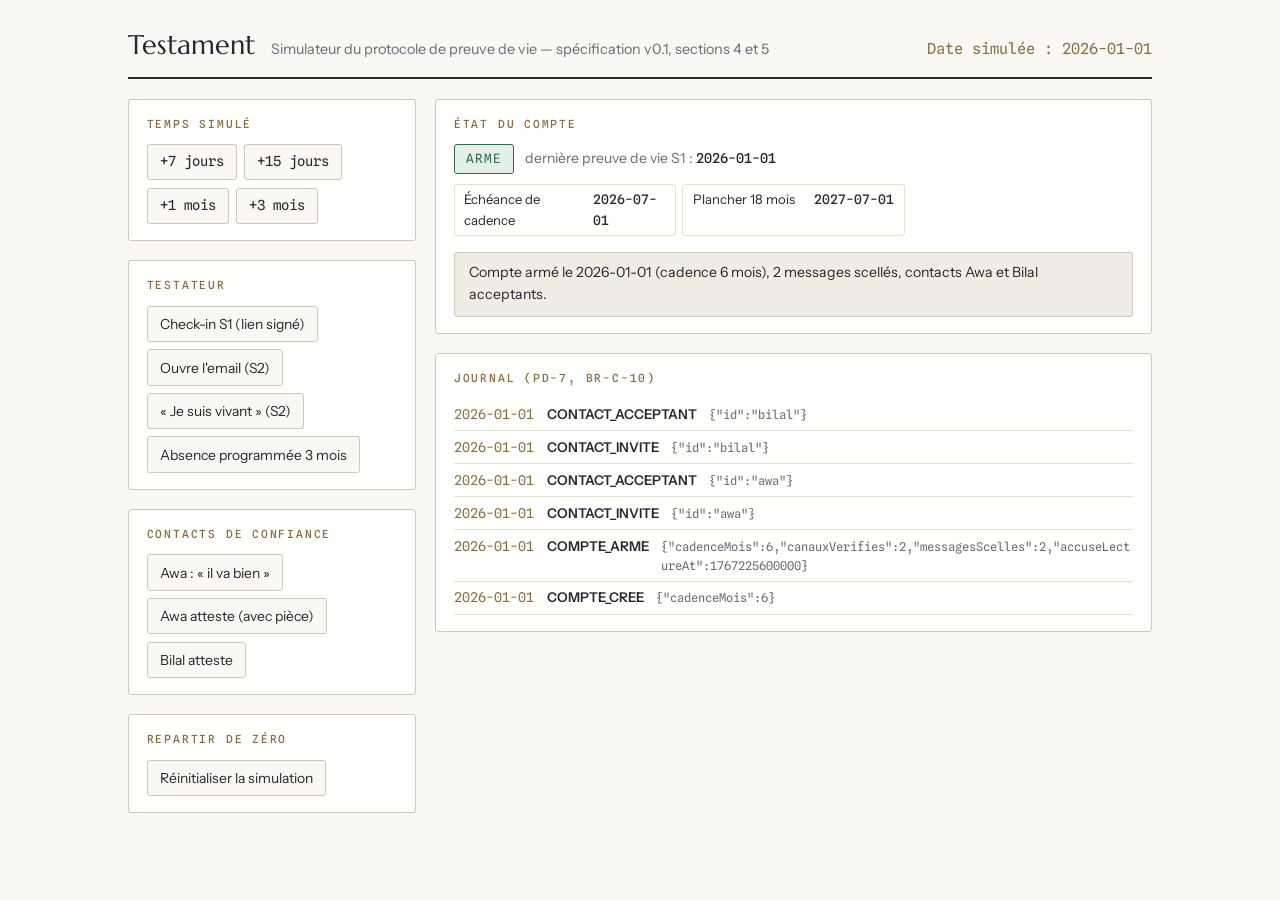
==== demo/index.html @ f64c66ae "Publication du site de démonstration" ====
<!doctype html>
<html lang="fr">
<head>
<meta charset="utf-8">
<meta name="viewport" content="width=device-width, initial-scale=1">
<title>Testament · Simulateur du protocole (autonome)</title>
<link rel="stylesheet" href="https://fonts.googleapis.com/css2?family=Marcellus&family=Instrument+Sans:wght@400;500;600&family=Spline+Sans+Mono:wght@400;500&display=swap">
<style>
  :root {
    --paper: #FAF8F4;
    --surface: #FFFFFE;
    --ink: #24272E;
    --muted: #676B74;
    --accent: #7E3140;
    --laiton: #8A6D3F;
    --line: #E5E0D6;
    --line-strong: #CFC8BA;
    --ok: #2E6B4F;
    --warn: #8A5B1E;
    --crit: #8C2F2F;
    --code-bg: #F1EDE4;
  }
  * { box-sizing: border-box; }
  body {
    margin: 0; background: var(--paper); color: var(--ink);
    font-family: "Instrument Sans", "Segoe UI", system-ui, sans-serif;
    font-size: 15px; line-height: 1.55; padding: 1.5rem 1.25rem 4rem;
  }
  .wrap { max-width: 64rem; margin: 0 auto; }
  header { display: flex; align-items: baseline; gap: 1rem; flex-wrap: wrap; border-bottom: 2px solid var(--ink); padding-bottom: .7rem; margin-bottom: 1.2rem; }
  h1 { font-family: "Marcellus", Georgia, serif; font-weight: 400; font-size: 1.7rem; margin: 0; }
  .sous { color: var(--muted); font-size: .9rem; }
  .date { margin-left: auto; font-family: "Spline Sans Mono", monospace; font-size: .95rem; color: var(--laiton); }

  .grille { display: grid; grid-template-columns: 18rem 1fr; gap: 1.2rem; align-items: start; }
  @media (max-width: 780px) { .grille { grid-template-columns: 1fr; } }

  .carte { background: var(--surface); border: 1px solid var(--line-strong); border-radius: 3px; padding: 1rem 1.1rem; }
  .carte h2 { font-family: "Spline Sans Mono", monospace; font-size: .7rem; letter-spacing: .16em; text-transform: uppercase; color: var(--laiton); margin: 0 0 .7rem; font-weight: 500; }
  .carte + .carte { margin-top: 1.2rem; }

  .btns { display: flex; flex-wrap: wrap; gap: .45rem; }
  button {
    font: inherit; font-size: .87rem; cursor: pointer;
    background: var(--paper); color: var(--ink);
    border: 1px solid var(--line-strong); border-radius: 3px; padding: .4rem .75rem;
  }
  button:hover { border-color: var(--accent); color: var(--accent); }
  button.temps { font-family: "Spline Sans Mono", monospace; }

  .etat-ligne { display: flex; align-items: center; gap: .7rem; margin-bottom: .6rem; flex-wrap: wrap; }
  .chip {
    font-family: "Spline Sans Mono", monospace; font-size: .8rem; letter-spacing: .08em;
    padding: .25rem .7rem; border-radius: 3px; border: 1px solid var(--line-strong); background: var(--code-bg);
  }
  .chip[data-etat="ARME"] { color: var(--ok); border-color: var(--ok); background: #E3EFE8; }
  .chip[data-etat="SOLLICITATION"], .chip[data-etat="ENQUETE"], .chip[data-etat="VEILLE_LONGUE"] { color: var(--warn); border-color: var(--warn); background: #F5EBDB; }
  .chip[data-etat="PRESUME_DECEDE"], .chip[data-etat="EN_EXECUTION"], .chip[data-etat="EXECUTE"], .chip[data-etat="EN_LIQUIDATION"], .chip[data-etat="SUPPRIME"] { color: var(--crit); border-color: var(--crit); background: #F5E3E1; }
  .chip[data-etat="EN_PAUSE"], .chip[data-etat="NOUVEAU"], .chip[data-etat="DESARME"] { color: #33586E; border-color: #33586E; background: #E2EBF1; }
  .kv { color: var(--muted); font-size: .88rem; }
  .kv b { color: var(--ink); font-weight: 500; font-family: "Spline Sans Mono", monospace; font-size: .85rem; }

  #echeances { display: grid; grid-template-columns: repeat(auto-fill, minmax(12rem, 1fr)); gap: .4rem; margin-top: .6rem; }
  .ech { display: flex; justify-content: space-between; gap: .6rem; border: 1px solid var(--line); border-radius: 3px; padding: .3rem .6rem; font-size: .82rem; }
  .ech b { font-family: "Spline Sans Mono", monospace; font-weight: 500; }
  .ech.passee { opacity: .45; text-decoration: line-through; }

  .pli { border: 1px solid var(--line); border-radius: 3px; padding: .55rem .75rem; margin-bottom: .5rem; }
  .pli-tete { display: flex; align-items: baseline; gap: .6rem; flex-wrap: wrap; margin-bottom: .45rem; }
  .pli-meta { color: var(--muted); font-size: .8rem; }
  .pli-etat {
    font-family: "Spline Sans Mono", monospace; font-size: .72rem; letter-spacing: .06em;
    padding: .1rem .45rem; border-radius: 2px; border: 1px solid var(--line-strong); background: var(--code-bg);
  }
  .pli-etat[data-etat="LU"] { color: var(--ok); border-color: var(--ok); background: #E3EFE8; }
  .pli-etat[data-etat="NOTIFIE"], .pli-etat[data-etat="SAS_OUVERT"] { color: var(--warn); border-color: var(--warn); background: #F5EBDB; }
  .pli-etat[data-etat="REFUSE"], .pli-etat[data-etat="NON_DELIVRE"], .pli-etat[data-etat="EXPIRE"], .pli-etat[data-etat="EFFACE"] { color: var(--crit); border-color: var(--crit); background: #F5E3E1; }
  .pli .btns button { font-size: .8rem; padding: .25rem .55rem; }

  #msg { margin: 1rem 0 0; padding: .6rem .9rem; border-radius: 3px; border: 1px solid var(--line-strong); background: var(--code-bg); font-size: .88rem; min-height: 2.3rem; }
  #msg.erreur { border-color: var(--crit); color: var(--crit); background: #F5E3E1; }

  #journal { list-style: none; margin: .4rem 0 0; padding: 0; max-height: 24rem; overflow-y: auto; }
  #journal li { display: flex; gap: .8rem; align-items: baseline; padding: .35rem 0; border-bottom: 1px solid var(--line); font-size: .84rem; }
  .jat { font-family: "Spline Sans Mono", monospace; color: var(--laiton); flex: none; }
  .jtype { font-weight: 600; flex: none; }
  .jdata { color: var(--muted); font-family: "Spline Sans Mono", monospace; font-size: .75rem; overflow-wrap: anywhere; }
</style>
</head>
<body>
<div class="wrap">
  <header>
    <h1>Testament</h1>
    <span class="sous">Simulateur du protocole de preuve de vie — spécification v0.1, sections 4 et 5</span>
    <span class="date">Date simulée : <span id="date">—</span></span>
  </header>

  <div class="grille">
    <div>
      <div class="carte">
        <h2>Temps simulé</h2>
        <div class="btns">
          <button class="temps" id="btn-7j">+7 jours</button>
          <button class="temps" id="btn-15j">+15 jours</button>
          <button class="temps" id="btn-1m">+1 mois</button>
          <button class="temps" id="btn-3m">+3 mois</button>
        </div>
      </div>
      <div class="carte">
        <h2>Testateur</h2>
        <div class="btns">
          <button id="btn-s1">Check-in S1 (lien signé)</button>
          <button id="btn-s2">Ouvre l'email (S2)</button>
          <button id="btn-s2exp">« Je suis vivant » (S2)</button>
          <button id="btn-pause">Absence programmée 3 mois</button>
        </div>
      </div>
      <div class="carte">
        <h2>Contacts de confiance</h2>
        <div class="btns">
          <button id="btn-vivant">Awa : « il va bien »</button>
          <button id="btn-awa">Awa atteste (avec pièce)</button>
          <button id="btn-bilal">Bilal atteste</button>
        </div>
      </div>
      <div class="carte">
        <h2>Repartir de zéro</h2>
        <div class="btns">
          <button id="btn-reset">Réinitialiser la simulation</button>
        </div>
      </div>
    </div>

    <div>
      <div class="carte">
        <h2>État du compte</h2>
        <div class="etat-ligne">
          <span class="chip" id="etat" data-etat="ARME">ARME</span>
          <span class="kv">dernière preuve de vie S1 : <b id="activite">—</b></span>
        </div>
        <div id="echeances"></div>
        <div id="msg">Chargement…</div>
      </div>
      <div class="carte" id="carte-plis" hidden>
        <h2>Exécution — plis destinataires (module D)</h2>
        <div id="plis"></div>
      </div>
      <div class="carte">
        <h2>Journal (PD-7, BR-C-10)</h2>
        <ul id="journal"></ul>
      </div>
    </div>
  </div>
</div>
<script>
'use strict';
// ——— src/core/horloge.js ———
// Horloge injectable — aucune fonction du domaine n'appelle Date.now().
// Le temps est toujours passé en paramètre (ts en millisecondes UTC).

function ajouterJours(ts, jours) {
  return ts + jours * 86_400_000;
}

// Arithmétique calendaire réelle : 31 janv + 1 mois → 28/29 févr (jour clampé).
function ajouterMois(ts, mois) {
  const d = new Date(ts);
  const cible = new Date(Date.UTC(
    d.getUTCFullYear(), d.getUTCMonth() + mois, 1,
    d.getUTCHours(), d.getUTCMinutes(), d.getUTCSeconds(), d.getUTCMilliseconds(),
  ));
  const dernierJour = new Date(Date.UTC(cible.getUTCFullYear(), cible.getUTCMonth() + 1, 0)).getUTCDate();
  cible.setUTCDate(Math.min(d.getUTCDate(), dernierJour));
  return cible.getTime();
}

function creerHorloge(departISO = '2026-01-01T00:00:00Z') {
  let t = Date.parse(departISO);
  return {
    maintenant: () => t,
    avancerJours(jours) { t = ajouterJours(t, jours); return t; },
    avancerMois(mois) { t = ajouterMois(t, mois); return t; },
    allerA(iso) { t = Date.parse(iso); return t; },
  };
}

// ——— src/core/journal.js ———
// Journal chaîné (RG-C8) : chaque entrée porte l'empreinte de la précédente,
// toute falsification a posteriori casse la chaîne.
// La fonction de hachage est injectable ; le défaut (djb2) n'est PAS
// cryptographique — côté serveur, il sera remplacé par SHA-256.

function hachageDefaut(chaine) {
  let h = 5381;
  for (let i = 0; i < chaine.length; i++) {
    h = ((h << 5) + h + chaine.charCodeAt(i)) | 0;
  }
  return (h >>> 0).toString(16).padStart(8, '0');
}

function empreinteDe(precedent, entree, hachage) {
  return hachage(precedent + JSON.stringify([entree.seq, entree.at, entree.type, entree.donnees]));
}

function consigner(journal, { at, type, donnees = {} }, hachage = hachageDefaut) {
  const precedent = journal.length ? journal[journal.length - 1].empreinte : 'GENESE';
  const entree = { seq: journal.length, at, type, donnees, precedent };
  entree.empreinte = empreinteDe(precedent, entree, hachage);
  journal.push(entree);
  return entree;
}

function verifierJournal(journal, hachage = hachageDefaut) {
  let precedent = 'GENESE';
  for (const entree of journal) {
    if (entree.precedent !== precedent) return { valide: false, seq: entree.seq };
    if (empreinteDe(precedent, entree, hachage) !== entree.empreinte) return { valide: false, seq: entree.seq };
    precedent = entree.empreinte;
  }
  return { valide: true };
}

// ——— src/core/contacts.js ———
// Contacts de confiance — BR-A-11 à BR-A-17 de la spécification v0.1.
// Acceptation explicite, renonciation libre, 5 au maximum. Un contact n'a
// jamais accès aux contenus ni aux destinataires — le module n'expose
// d'ailleurs aucune API dans ce sens (BR-A-12).


const CONTACTS_MAX = 5; // BR-A-15

function noterCompte(compte, at, type, donnees) {
  consigner(compte.journal, { at, type, donnees }, compte._hachage);
}

function contactsAcceptants(compte) {
  return compte.contacts.filter((c) => c.statut === 'ACCEPTANT');
}

function inviterContact(compte, { id, nom, email, at }) {
  const comptabilises = compte.contacts.filter((c) => c.statut !== 'RENONCE');
  if (comptabilises.length >= CONTACTS_MAX) throw new Error('5 contacts de confiance maximum (BR-A-15)');
  if (compte.contacts.some((c) => c.id === id && c.statut !== 'RENONCE')) throw new Error('contact déjà invité');
  compte.contacts.push({ id, nom, email, statut: 'EN_ATTENTE', inviteLe: at });
  noterCompte(compte, at, 'CONTACT_INVITE', { id });
}

// BR-A-11 : tant qu'il n'a pas accepté, il n'est pas comptabilisé dans le quorum.
function accepterInvitation(compte, { id, at }) {
  const contact = compte.contacts.find((c) => c.id === id && c.statut === 'EN_ATTENTE');
  if (!contact) throw new Error('invitation introuvable');
  contact.statut = 'ACCEPTANT';
  contact.accepteLe = at;
  noterCompte(compte, at, 'CONTACT_ACCEPTANT', { id });
}

function refuserInvitation(compte, { id, at }) {
  const index = compte.contacts.findIndex((c) => c.id === id && c.statut === 'EN_ATTENTE');
  if (index === -1) throw new Error('invitation introuvable');
  compte.contacts.splice(index, 1); // purge immédiate des données du tiers
  noterCompte(compte, at, 'CONTACT_REFUS_PURGE', { id });
}

// BR-A-13 : renonciation à tout moment, sans justification, testateur informé.
function renoncerContact(compte, { id, at }) {
  const contact = compte.contacts.find((c) => c.id === id && c.statut === 'ACCEPTANT');
  if (!contact) throw new Error('contact acceptant introuvable');
  contact.statut = 'RENONCE';
  contact.renonceLe = at;
  noterCompte(compte, at, 'CONTACT_RENONCE', { id, testateurNotifie: true });
}

// ——— src/core/compte.js ———
// Machine à états du compte — implémente le protocole de preuve de vie de la
// spécification v0.1 (docs/specifications-v0.1.md), sections 4.2 à 4.4.
// Les codes BR-* cités renvoient aux règles métier du document de référence.
// Tout le temps est injecté (paramètre `at`) ; toute transition est journalisée.


const ETATS = Object.freeze({
  NOUVEAU: 'NOUVEAU',
  ARME: 'ARME',
  EN_PAUSE: 'EN_PAUSE',
  SOLLICITATION: 'SOLLICITATION',
  ENQUETE: 'ENQUETE',
  VEILLE_LONGUE: 'VEILLE_LONGUE',
  PRESUME_DECEDE: 'PRESUME_DECEDE',
  EN_EXECUTION: 'EN_EXECUTION',
  EXECUTE: 'EXECUTE',
  EN_LIQUIDATION: 'EN_LIQUIDATION',
  DESARME: 'DESARME',
  SUPPRIME: 'SUPPRIME',
});

const CADENCES_MOIS = [1, 3, 6, 12];          // 4.2 — cadence de check-in
const OFFSETS_SOLLICITATIONS = [0, 14, 28, 42, 56];  // Phase 1 : J+0 … J+56
const ENQUETE_JOUR = 56;                             // Phase 2
const DECISION_JOUR = 86;                            // Phase 3
const S2_DECALAGE_JOURS = 30;                        // BR-C-04
const VIVANT_SUSPENSION_JOURS = 60;                  // Phase 2, réponse « il va bien »
const GRACE_JOURS = 90;                              // BR-C-06 — non réductible
const PLANCHER_INACTIVITE_MOIS = 18;                 // BR-C-05
const VEILLE_REENQUETE_MOIS = 6;                     // Phase 3, retour en veille
const VEILLE_ENQUETE_JOURS = 30;
const VERIF_RENFORCEE_JOURS = 30;                    // chemin accéléré
const VERIF_RENFORCEE_PAS_JOURS = 5;
const LIQUIDATION_JOURS = 90;                        // BR-E-01
const PAUSE_MAX_MOIS = 12;                           // BR-C-07
const PAUSE_RENOUVELLEMENTS_MAX = 1;
const ATTESTATION_INTERVALLE_MOIS = 12;              // BR-C-14
const CANAUX = ['email', 'email2', 'push', 'sms'];

const SIGNAUX_S1 = new Set(['CONNEXION', 'LIEN_SIGNE', 'ACTION_APP']); // S1 — preuve forte
const ETATS_IRREVERSIBLES = [ETATS.EN_EXECUTION, ETATS.EXECUTE, ETATS.EN_LIQUIDATION, ETATS.SUPPRIME];
const ETATS_PROTOCOLE = [ETATS.ARME, ETATS.SOLLICITATION, ETATS.ENQUETE, ETATS.VEILLE_LONGUE, ETATS.PRESUME_DECEDE];

function creerCompte({ id, at, cadenceMois = 6, hachage } = {}) {
  if (!CADENCES_MOIS.includes(cadenceMois)) {
    throw new Error(`cadence de check-in parmi ${CADENCES_MOIS.join('/')} mois (4.2)`);
  }
  const compte = {
    id,
    creeLe: at,
    etat: ETATS.NOUVEAU,
    regles: { cadenceMois },
    armement: null,        // { at, canauxVerifies, messagesScelles }
    derniereS1: null,
    vivantSuccessifs: 0,   // réponses « il va bien » sans S1 entre elles
    cycle: null,           // { debut, decalage, s2Utilise, relances, enqueteOuverte }
    veille: null,          // { ouverteLe, prochaineEnquete, enquete: {decisionAt}|null }
    verifRenforcee: null,  // { debut, fin, relancesEmises, signal }
    presomption: null,     // { at, voie, graceFinAt, notifsEmises }
    pause: null,           // { jusquau, renouvellements }
    liquidation: null,     // { finAt }
    attestations: [],      // { contactId, piece, at, invalideeAt }
    contacts: [],
    journal: [],
    _hachage: hachage,
  };
  noterCompte(compte, at, 'COMPTE_CREE', { cadenceMois });
  return compte;
}

function noterCompte(compte, at, type, donnees = {}) {
  consigner(compte.journal, { at, type, donnees }, compte._hachage);
}

// ————————————————————————————————————————————————— armement (BR-C-01/02)

function armer(compte, { at, auth = {}, canauxVerifies = 0, messagesScelles = 0, accuseLecture = false }) {
  if (compte.etat !== ETATS.NOUVEAU && compte.etat !== ETATS.DESARME) {
    throw new Error('armement possible depuis un compte nouveau ou désarmé');
  }
  if (auth.deuxFacteurs !== true) throw new Error('armement : 2FA active requise (BR-C-01, BR-A-02)');
  if (canauxVerifies < 2) throw new Error('armement : deux canaux vérifiés distincts requis (BR-A-03)');
  if (messagesScelles < 1) throw new Error('armement : au moins un message scellé requis (BR-C-01)');
  if (accuseLecture !== true) throw new Error('armement : accusé de lecture du protocole requis (BR-C-02)');
  compte.etat = ETATS.ARME;
  compte.armement = { at, canauxVerifies, messagesScelles };
  compte.derniereS1 = at;
  noterCompte(compte, at, 'COMPTE_ARME', { cadenceMois: compte.regles.cadenceMois, canauxVerifies, messagesScelles, accuseLectureAt: at });
}

function desarmer(compte, { at, auth = {} }) {
  if (compte.etat !== ETATS.ARME) throw new Error('désarmement possible depuis un compte armé serein');
  if (auth.deuxFacteurs !== true) throw new Error('désarmement : 2FA requise (BR-A-06)');
  compte.etat = ETATS.DESARME;
  noterCompte(compte, at, 'COMPTE_DESARME', {});
}

// Raccourcir la cadence est immédiat ; l'allonger exige une 2FA (4.2).
function changerCadence(compte, { cadenceMois, at, auth = {} }) {
  if (!CADENCES_MOIS.includes(cadenceMois)) {
    throw new Error(`cadence de check-in parmi ${CADENCES_MOIS.join('/')} mois (4.2)`);
  }
  if (cadenceMois > compte.regles.cadenceMois && auth.deuxFacteurs !== true) {
    throw new Error('allonger la cadence exige une confirmation 2FA (4.2)');
  }
  const avant = compte.regles.cadenceMois;
  compte.regles.cadenceMois = cadenceMois;
  noterCompte(compte, at, 'CADENCE_MODIFIEE', { avant, apres: cadenceMois });
}

// ————————————————————————————————————————————————— signaux (4.2, BR-C-03/04)

// S1 — preuve de vie forte : réinitialise tout, sans exception (PD-3, BR-C-03).
function signalS1(compte, { type = 'CONNEXION', at }) {
  if (!SIGNAUX_S1.has(type)) throw new Error(`signal S1 parmi : ${[...SIGNAUX_S1].join(', ')}`);
  if (ETATS_IRREVERSIBLES.includes(compte.etat)) {
    throw new Error("l'exécution est irréversible : aucun signal ne l'arrête (BR-D-01)");
  }
  const annulePresomption = compte.etat === ETATS.PRESUME_DECEDE;
  if (compte.pause) {
    compte.pause = null;
    noterCompte(compte, at, 'PAUSE_INTERROMPUE', {});
  }
  if (annulePresomption) {
    noterCompte(compte, at, 'PRESOMPTION_ANNULEE', { par: 'S1' });
    communiquerAttestants(compte, at); // BR-A-17
  }
  invaliderAttestations(compte, at);
  compte.vivantSuccessifs = 0;
  compte.cycle = null;
  compte.veille = null;
  compte.verifRenforcee = null;
  compte.presomption = null;
  if (ETATS_PROTOCOLE.includes(compte.etat) || compte.etat === ETATS.EN_PAUSE) {
    compte.etat = ETATS.ARME;
  }
  compte.derniereS1 = at;
  noterCompte(compte, at, 'SIGNE_DE_VIE_S1', { type });
  return { compteurReinitialise: true, presomptionAnnulee: annulePresomption };
}

// S2 — signal faible : ne réinitialise jamais le compteur (BR-C-04).
function signalS2(compte, { type = 'OUVERTURE_EMAIL', at, explicite = false }) {
  if (ETATS_IRREVERSIBLES.includes(compte.etat)) {
    throw new Error("l'exécution est irréversible : aucun signal ne l'arrête (BR-D-01)");
  }
  if (compte.etat === ETATS.PRESUME_DECEDE) {
    if (!explicite) {
      noterCompte(compte, at, 'S2_RECU', { type, effet: 'AUCUN' });
      return { effet: 'AUCUN' };
    }
    // Phase 4 : un S2 explicite (« je suis vivant ») annule la présomption,
    // mais ne réinitialise pas le compteur : un check-in S1 est redemandé.
    noterCompte(compte, at, 'PRESOMPTION_ANNULEE', { par: 'S2_EXPLICITE' });
    communiquerAttestants(compte, at); // BR-A-17
    invaliderAttestations(compte, at);
    compte.presomption = null;
    ouvrirSollicitation(compte, at, at, 'APRES_ANNULATION_S2');
    return { effet: 'PRESOMPTION_ANNULEE' };
  }
  if (compte.verifRenforcee) {
    compte.verifRenforcee.signal = true; // brise le « silence total » du chemin accéléré
    noterCompte(compte, at, 'S2_RECU', { type, effet: 'VERIFICATION_INTERROMPUE' });
    return { effet: 'VERIFICATION_INTERROMPUE' };
  }
  if (compte.cycle && !compte.cycle.s2Utilise) {
    compte.cycle.s2Utilise = true;
    compte.cycle.decalage += S2_DECALAGE_JOURS;
    noterCompte(compte, at, 'S2_DECALAGE', { type, jours: S2_DECALAGE_JOURS });
    return { effet: 'DECALAGE_30_JOURS' };
  }
  noterCompte(compte, at, 'S2_RECU', { type, effet: 'AUCUN' });
  return { effet: 'AUCUN' };
}

function invaliderAttestations(compte, at) {
  for (const a of compte.attestations) {
    if (!a.invalideeAt) a.invalideeAt = at;
  }
}

// BR-A-17 : en cas de réactivation, les attestants sont nommés au testateur.
function communiquerAttestants(compte, at) {
  const attestants = compte.attestations.filter((a) => !a.invalideeAt).map((a) => a.contactId);
  if (attestants.length) noterCompte(compte, at, 'ATTESTANTS_COMMUNIQUES', { contacts: attestants });
}

// ————————————————————————————————————————————————— S3 : attestations (BR-C-08/09/14)

function attesterDeces(compte, { contactId, piece = null, at }) {
  const contact = contactsAcceptants(compte).find((c) => c.id === contactId);
  if (!contact) throw new Error('seul un contact de confiance acceptant peut attester (BR-A-11)');
  if (ETATS_IRREVERSIBLES.includes(compte.etat)) throw new Error('compte déjà en exécution');
  if (compte.etat === ETATS.NOUVEAU || compte.etat === ETATS.DESARME) {
    throw new Error('compte non armé : le protocole ne court pas (BR-C-01)');
  }
  const derniere = compte.attestations.filter((a) => a.contactId === contactId).at(-1);
  if (derniere && at < ajouterMois(derniere.at, ATTESTATION_INTERVALLE_MOIS)) {
    throw new Error('une attestation par contact et par période de 12 mois (BR-C-14)');
  }
  compte.attestations.push({ contactId, piece, at, invalideeAt: null });
  noterCompte(compte, at, 'ATTESTATION_RECUE', { contactId, piece: Boolean(piece) });

  // Chemin accéléré (4.2) : attestation proactive hors enquête.
  if (compte.etat === ETATS.ARME || compte.etat === ETATS.SOLLICITATION || compte.etat === ETATS.EN_PAUSE) {
    if (quorumAtteint(compte)) {
      compte.pause = null;
      compte.cycle = null;
      compte.verifRenforcee = { debut: at, fin: ajouterJours(at, VERIF_RENFORCEE_JOURS), relancesEmises: 0, signal: false };
      compte.etat = ETATS.ENQUETE;
      noterCompte(compte, at, 'VERIFICATION_RENFORCEE_OUVERTE', { fin: compte.verifRenforcee.fin });
    } else if (compte.etat === ETATS.ARME) {
      // BR-C-09 : sans quorum possible, l'attestation ne fait qu'accélérer la Phase 1.
      ouvrirSollicitation(compte, at, at, 'ATTESTATION_SANS_QUORUM');
    }
  }
  // En enquête ou en veille : comptée au point de décision. En grâce : sans
  // effet, la grâce est non réductible (BR-C-06).
}

// Réponse d'un contact à l'enquête de Phase 2 (4.2).
function repondreEnquete(compte, { contactId, reponse, piece = null, at }) {
  const contact = contactsAcceptants(compte).find((c) => c.id === contactId);
  if (!contact) throw new Error('seul un contact de confiance acceptant peut répondre (BR-A-11)');
  if (reponse === 'DECEDE') {
    attesterDeces(compte, { contactId, piece, at });
    return;
  }
  const enqueteOuverte = (compte.cycle && compte.cycle.enqueteOuverte) || (compte.veille && compte.veille.enquete) || compte.verifRenforcee;
  if (!enqueteOuverte) throw new Error('aucune enquête en cours');
  if (reponse === 'NSP') {
    noterCompte(compte, at, 'REPONSE_ENQUETE', { contactId, reponse, effet: 'AUCUN' });
    return;
  }
  if (reponse !== 'VIVANT') throw new Error('réponse parmi : VIVANT, DECEDE, NSP');
  // « Il va bien » : suspension de 60 jours ; deux réponses successives sans
  // aucun signal S1 ne suspendent plus (4.2).
  if (compte.vivantSuccessifs >= 1) {
    compte.vivantSuccessifs += 1;
    noterCompte(compte, at, 'REPONSE_ENQUETE', { contactId, reponse, effet: 'AUCUN_DEUX_SUCCESSIVES' });
    return;
  }
  compte.vivantSuccessifs += 1;
  if (compte.verifRenforcee) {
    compte.verifRenforcee.signal = true;
    noterCompte(compte, at, 'REPONSE_ENQUETE', { contactId, reponse, effet: 'VERIFICATION_INTERROMPUE' });
    return;
  }
  if (compte.cycle) compte.cycle.decalage += VIVANT_SUSPENSION_JOURS;
  if (compte.veille && compte.veille.enquete) {
    compte.veille.enquete.decisionAt = ajouterJours(compte.veille.enquete.decisionAt, VIVANT_SUSPENSION_JOURS);
  }
  noterCompte(compte, at, 'REPONSE_ENQUETE', { contactId, reponse, effet: `SUSPENSION_${VIVANT_SUSPENSION_JOURS}_JOURS` });
}

// Quorum (BR-A-14, BR-C-08) : 2 attestations d'acceptants distincts, ou une
// seule avec pièce lorsqu'un seul contact est acceptant.
function quorumAtteint(compte) {
  const acceptants = contactsAcceptants(compte);
  const valides = compte.attestations.filter(
    (a) => !a.invalideeAt && acceptants.some((c) => c.id === a.contactId),
  );
  const distincts = new Set(valides.map((a) => a.contactId));
  if (distincts.size >= 2) return true;
  if (acceptants.length === 1 && valides.some((a) => a.piece)) return true;
  return false;
}

// ————————————————————————————————————————————————— pause (BR-C-07)

function demarrerPause(compte, { jusquau, at, auth = {} }) {
  if (compte.etat !== ETATS.ARME) throw new Error('absence programmée possible depuis un compte armé serein (BR-C-07)');
  if (auth.deuxFacteurs !== true) throw new Error('absence programmée : 2FA requise (BR-C-07)');
  if (jusquau <= at) throw new Error('échéance de pause dans le passé');
  if (jusquau > ajouterMois(at, PAUSE_MAX_MOIS)) throw new Error('absence programmée de 1 à 12 mois (BR-C-07)');
  compte.etat = ETATS.EN_PAUSE;
  compte.pause = { jusquau, renouvellements: 0 };
  noterCompte(compte, at, 'PAUSE_DEMARREE', { jusquau });
}

function renouvelerPause(compte, { jusquau, at, auth = {} }) {
  if (compte.etat !== ETATS.EN_PAUSE) throw new Error('aucune pause en cours');
  if (auth.deuxFacteurs !== true) throw new Error('absence programmée : 2FA requise (BR-C-07)');
  if (compte.pause.renouvellements >= PAUSE_RENOUVELLEMENTS_MAX) {
    throw new Error('absence programmée renouvelable une seule fois (BR-C-07)');
  }
  if (jusquau <= compte.pause.jusquau) throw new Error('le renouvellement doit prolonger la pause');
  if (jusquau > ajouterMois(at, PAUSE_MAX_MOIS)) throw new Error('absence programmée de 1 à 12 mois (BR-C-07)');
  compte.pause = { jusquau, renouvellements: compte.pause.renouvellements + 1 };
  noterCompte(compte, at, 'PAUSE_RENOUVELEE', { jusquau });
}

// ————————————————————————————————————————————————— incident (BR-C-13)

function decalerCompteurs(compte, { jours, at, motif = 'INCIDENT_SERVICE' }) {
  if (jours <= 0) throw new Error('décalage strictement positif');
  if (compte.derniereS1 != null) compte.derniereS1 = ajouterJours(compte.derniereS1, jours);
  if (compte.cycle) compte.cycle.debut = ajouterJours(compte.cycle.debut, jours);
  if (compte.veille) {
    compte.veille.ouverteLe = ajouterJours(compte.veille.ouverteLe, jours);
    compte.veille.prochaineEnquete = ajouterJours(compte.veille.prochaineEnquete, jours);
    if (compte.veille.enquete) compte.veille.enquete.decisionAt = ajouterJours(compte.veille.enquete.decisionAt, jours);
  }
  if (compte.verifRenforcee) compte.verifRenforcee.fin = ajouterJours(compte.verifRenforcee.fin, jours);
  if (compte.presomption) compte.presomption.graceFinAt = ajouterJours(compte.presomption.graceFinAt, jours);
  noterCompte(compte, at, 'COMPTEURS_DECALES', { jours, motif });
}

// ————————————————————————————————————————————————— moteur d'échéances

function ouvrirSollicitation(compte, debut, at, motif) {
  compte.cycle = { debut, decalage: 0, s2Utilise: false, relances: 0, enqueteOuverte: false };
  compte.veille = null;
  compte.etat = ETATS.SOLLICITATION;
  noterCompte(compte, at, 'SOLLICITATION_OUVERTE', { motif, prevueLe: debut });
}

function ouvrirPresomption(compte, quand, at, voie) {
  compte.cycle = null;
  compte.veille = null;
  compte.verifRenforcee = null;
  compte.etat = ETATS.PRESUME_DECEDE;
  compte.presomption = { at: quand, voie, graceFinAt: ajouterJours(quand, GRACE_JOURS), notifsEmises: 0 };
  noterCompte(compte, at, 'PRESOMPTION_DECES', { voie, graceFinAt: compte.presomption.graceFinAt });
}

// Applique AU PLUS UNE transition due ; retourne true si quelque chose a changé.
function etape(compte, at) {
  // Fin de pause → check-in immédiat (BR-C-07, table 4.4)
  if (compte.etat === ETATS.EN_PAUSE && at >= compte.pause.jusquau) {
    const fin = compte.pause.jusquau;
    compte.pause = null;
    noterCompte(compte, at, 'PAUSE_TERMINEE', {});
    ouvrirSollicitation(compte, fin, at, 'FIN_PAUSE');
    return true;
  }

  // Vérification renforcée (chemin accéléré, 4.2)
  if (compte.verifRenforcee) {
    const v = compte.verifRenforcee;
    const prochaine = ajouterJours(v.debut, (v.relancesEmises + 1) * VERIF_RENFORCEE_PAS_JOURS);
    if (v.relancesEmises < 5 && at >= prochaine && prochaine < v.fin) {
      v.relancesEmises += 1;
      noterCompte(compte, at, 'RELANCE_RENFORCEE', { numero: v.relancesEmises, prevueLe: prochaine, canaux: CANAUX });
      return true;
    }
    if (at >= v.fin) {
      compte.verifRenforcee = null;
      if (quorumAtteint(compte) && !v.signal) {
        ouvrirPresomption(compte, v.fin, at, 'ACCELEREE');
      } else {
        ouvrirSollicitation(compte, v.fin, at, 'SORTIE_VERIFICATION_RENFORCEE');
      }
      return true;
    }
    return false;
  }

  // Échéance de cadence → Phase 1
  if (compte.etat === ETATS.ARME && compte.derniereS1 != null) {
    const echeance = ajouterMois(compte.derniereS1, compte.regles.cadenceMois);
    if (at >= echeance) {
      ouvrirSollicitation(compte, echeance, at, 'ECHEANCE_CADENCE');
      return true;
    }
  }

  // Phase 1 (sollicitations J+0 … J+56) puis Phase 2 (enquête) puis Phase 3 (décision)
  if (compte.cycle) {
    const c = compte.cycle;
    if (c.relances < OFFSETS_SOLLICITATIONS.length) {
      const prevue = ajouterJours(c.debut, OFFSETS_SOLLICITATIONS[c.relances] + c.decalage);
      if (at >= prevue) {
        c.relances += 1;
        noterCompte(compte, at, 'SOLLICITATION_ENVOYEE', { niveau: c.relances, prevueLe: prevue, canaux: CANAUX });
        return true;
      }
    }
    const quandEnquete = ajouterJours(c.debut, ENQUETE_JOUR + c.decalage);
    if (!c.enqueteOuverte && at >= quandEnquete) {
      c.enqueteOuverte = true;
      compte.etat = ETATS.ENQUETE;
      noterCompte(compte, at, 'CONTACTS_SOLLICITES', {
        contacts: contactsAcceptants(compte).map((x) => x.id),
        prevueLe: quandEnquete,
      });
      return true;
    }
    const quandDecision = ajouterJours(c.debut, DECISION_JOUR + c.decalage);
    if (c.enqueteOuverte && at >= quandDecision) {
      compte.cycle = null;
      if (quorumAtteint(compte)) {
        ouvrirPresomption(compte, quandDecision, at, 'QUORUM');
      } else {
        compte.etat = ETATS.VEILLE_LONGUE;
        compte.veille = {
          ouverteLe: quandDecision,
          prochaineEnquete: ajouterMois(quandDecision, VEILLE_REENQUETE_MOIS),
          enquete: null,
        };
        noterCompte(compte, at, 'VEILLE_LONGUE_OUVERTE', {
          prochaineEnquete: compte.veille.prochaineEnquete,
          plancherInactivite: ajouterMois(compte.derniereS1, PLANCHER_INACTIVITE_MOIS),
        });
      }
      return true;
    }
    return false;
  }

  // Veille longue : ré-enquêtes semestrielles, plancher de 18 mois (BR-C-05)
  if (compte.veille) {
    const v = compte.veille;
    const plancher = ajouterMois(compte.derniereS1, PLANCHER_INACTIVITE_MOIS);
    if (at >= plancher) {
      // Jamais avant 18 mois sans S1 ; la grâce court depuis le plus tardif
      // du plancher et de l'ouverture de la veille.
      ouvrirPresomption(compte, Math.max(plancher, v.ouverteLe), at, 'INACTIVITE_18_MOIS');
      return true;
    }
    if (v.enquete && at >= v.enquete.decisionAt) {
      const quand = v.enquete.decisionAt;
      v.enquete = null;
      if (quorumAtteint(compte)) {
        ouvrirPresomption(compte, quand, at, 'QUORUM');
      } else {
        compte.etat = ETATS.VEILLE_LONGUE;
        v.prochaineEnquete = ajouterMois(quand, VEILLE_REENQUETE_MOIS);
        noterCompte(compte, at, 'ENQUETE_SANS_QUORUM', { prochaineEnquete: v.prochaineEnquete });
      }
      return true;
    }
    if (!v.enquete && at >= v.prochaineEnquete) {
      v.enquete = { decisionAt: ajouterJours(v.prochaineEnquete, VEILLE_ENQUETE_JOURS) };
      compte.etat = ETATS.ENQUETE;
      noterCompte(compte, at, 'CONTACTS_SOLLICITES', {
        contacts: contactsAcceptants(compte).map((x) => x.id),
        prevueLe: v.prochaineEnquete,
      });
      return true;
    }
    return false;
  }

  // Période de grâce : notifications hebdomadaires puis exécution (Phase 4/5)
  if (compte.etat === ETATS.PRESUME_DECEDE) {
    const p = compte.presomption;
    const prochaineNotif = ajouterJours(p.at, (p.notifsEmises + 1) * 7);
    if (prochaineNotif < p.graceFinAt && at >= prochaineNotif) {
      p.notifsEmises += 1;
      noterCompte(compte, at, 'RELANCE_GRACE', { numero: p.notifsEmises, prevueLe: prochaineNotif, canaux: CANAUX });
      return true;
    }
    if (at >= p.graceFinAt) {
      compte.etat = ETATS.EN_EXECUTION;
      noterCompte(compte, at, 'EXECUTION_DEMARREE', { grace: `${GRACE_JOURS} jours révolus` });
      return true;
    }
    return false;
  }

  // Liquidation → suppression (BR-E-01)
  if (compte.etat === ETATS.EN_LIQUIDATION && at >= compte.liquidation.finAt) {
    compte.etat = ETATS.SUPPRIME;
    noterCompte(compte, at, 'COMPTE_SUPPRIME', { journalMinimalConserve: true });
    return true;
  }

  return false;
}

// Évalue toutes les transitions dues à l'instant `at` (cascade en un appel).
function tick(compte, at) {
  const avant = compte.journal.length;
  let garde = 0;
  while (etape(compte, at) && garde++ < 500) { /* cascade */ }
  return compte.journal.slice(avant);
}

// Fin de la vague immédiate (module D) → liquidation (module E).
function terminerExecution(compte, { at }) {
  if (compte.etat !== ETATS.EN_EXECUTION) throw new Error('aucune exécution en cours');
  compte.etat = ETATS.EN_LIQUIDATION;
  compte.liquidation = { finAt: ajouterJours(at, LIQUIDATION_JOURS) };
  noterCompte(compte, at, 'EXECUTION_TERMINEE', {});
  noterCompte(compte, at, 'LIQUIDATION_OUVERTE', { finAt: compte.liquidation.finAt });
}

// Tableau de bord de statut (BR-C-11).
function prochainesEcheances(compte) {
  const e = {};
  if (compte.derniereS1 != null && ETATS_PROTOCOLE.includes(compte.etat)) {
    e.echeanceCadence = ajouterMois(compte.derniereS1, compte.regles.cadenceMois);
    e.plancherInactivite = ajouterMois(compte.derniereS1, PLANCHER_INACTIVITE_MOIS);
  }
  if (compte.cycle) {
    e.enquete = ajouterJours(compte.cycle.debut, ENQUETE_JOUR + compte.cycle.decalage);
    e.decision = ajouterJours(compte.cycle.debut, DECISION_JOUR + compte.cycle.decalage);
  }
  if (compte.veille) {
    e.prochaineEnquete = compte.veille.enquete ? null : compte.veille.prochaineEnquete;
    e.decisionEnquete = compte.veille.enquete ? compte.veille.enquete.decisionAt : null;
  }
  if (compte.verifRenforcee) e.finVerificationRenforcee = compte.verifRenforcee.fin;
  if (compte.presomption) e.finGrace = compte.presomption.graceFinAt;
  if (compte.pause) e.finPause = compte.pause.jusquau;
  if (compte.liquidation) e.finLiquidation = compte.liquidation.finAt;
  return e;
}

// ——— src/core/message.js ———
// Cycle de vie d'un message — module B de la spécification v0.1 (MVP : privé
// uniquement, A-2). Un scellé reste modifiable : chaque scellement produit une
// version, seule la dernière version scellée est délivrée (BR-B-05), et une
// version de moins de 24 h n'est pas exécutable (BR-B-09).


const ETATS_MESSAGE = Object.freeze({
  BROUILLON: 'BROUILLON',
  SCELLE: 'SCELLE',
});

const TEXTE_MAX = 50_000;             // BR-B-06
const IMAGES_MAX = 20;                // BR-B-06
const NOTE_MAX = 200;                 // BR-B-07
const MESSAGES_MAX_COMPTE = 200;      // BR-B-06
const OCTETS_MAX_COMPTE = 5 * 1024 ** 3; // BR-B-06 : 5 Go
const SCELLEMENT_DELAI_JOURS = 1;     // BR-B-09 : exécutable après 24 h
const DIFFERE_MAX_MOIS = 25 * 12;     // BR-B-19

function creerMessage({ id, auteurId, titre, at }) {
  if (!titre || !titre.trim()) throw new Error('titre interne obligatoire (BR-B-02)');
  return {
    id,
    auteurId,
    titre, // visible du seul testateur (BR-B-02)
    creeLe: at,
    etat: ETATS_MESSAGE.BROUILLON,
    travail: {
      texte: '',
      images: [],        // { nom, octets }
      note: '',          // BR-B-07 : affichée au sas, non chiffrée
      fortImpact: false, // BR-B-08 : déclenche le parcours renforcé (BR-D-13)
      visibilite: 'PRIVE',        // BR-B-16 : privé par défaut, sans exception
      autorisationPublique: null, // { cocheLe, confirmeLe, attribution, indexable }
      publication: { mode: 'A_EXECUTION', dateFixe: null }, // BR-B-18 — une date
                                  // fixe peut tomber du vivant du testateur (§7.4)
      destinataires: [], // BR-B-10
      secours: null,     // BR-B-13
      delivrance: { mode: 'IMMEDIATE', dateFixe: null }, // BR-B-18
    },
    versions: [], // { numero, scelleLe, executableAt, contenu figé } — BR-B-05
  };
}

function definirTexte(msg, texte) {
  if (texte.length > TEXTE_MAX) throw new Error('texte limité à 50 000 caractères (BR-B-06)');
  msg.travail.texte = texte;
}

function ajouterImage(msg, { nom, octets }) {
  if (msg.travail.images.length >= IMAGES_MAX) throw new Error('20 images par message maximum (BR-B-06)');
  msg.travail.images.push({ nom, octets });
}

function ajouterVideo() {
  throw new Error('vidéo et audio prévus en V2 (BR-B-01)');
}

// BR-B-07 : note d'introduction lisible par le service, montrée au destinataire
// AVANT qu'il n'ouvre le message. C'est le seul texte du message que le sas affiche.
function definirNote(msg, note) {
  if (note.length > NOTE_MAX) throw new Error("note d'introduction limitée à 200 caractères (BR-B-07)");
  msg.travail.note = note;
}

// BR-B-08 : marquage « à fort impact » → sas renforcé côté destinataire.
function marquerFortImpact(msg, valeur = true) {
  msg.travail.fortImpact = Boolean(valeur);
}

// ————————————————————————————————— publication publique (BR-B-16/17, BR-D-18/19)
// Consentement en deux temps, par message, jamais pré-coché, horodaté. Aucun
// réglage global ne peut rendre des messages publics en masse (BR-B-17) : ces
// fonctions ne prennent qu'un message à la fois, c'est délibéré.

const ATTRIBUTIONS = ['NOM_COMPLET', 'PRENOM', 'PSEUDONYME', 'ANONYME']; // BR-D-18

function demanderPublication(msg, at) {
  msg.travail.autorisationPublique = { cocheLe: at, confirmeLe: null, attribution: null, indexable: false };
}

function confirmerPublication(msg, { at, attribution = 'PRENOM', indexable = false }) {
  const a = msg.travail.autorisationPublique;
  if (!a || !a.cocheLe) throw new Error("cocher l'autorisation de publication avant de la confirmer (BR-B-16)");
  if (!ATTRIBUTIONS.includes(attribution)) throw new Error(`attribution parmi : ${ATTRIBUTIONS.join(', ')} (BR-D-18)`);
  a.confirmeLe = at;
  a.attribution = attribution;
  a.indexable = Boolean(indexable); // case DISTINCTE de l'autorisation (BR-D-19)
  msg.travail.visibilite = 'PUBLIC';
}

function revoquerPublication(msg) {
  msg.travail.autorisationPublique = null;
  msg.travail.visibilite = 'PRIVE';
  msg.travail.publication = { mode: 'A_EXECUTION', dateFixe: null };
}

// BR-B-18 : « à l'exécution » (défaut) ou à une date fixe — y compris une date
// antérieure au décès : le testateur peut choisir de parler au monde de son vivant.
function programmerPublication(msg, { mode, dateTs = null, at }) {
  if (msg.travail.visibilite !== 'PUBLIC') throw new Error('message privé : rien à publier (BR-B-16)');
  if (mode === 'A_EXECUTION') {
    msg.travail.publication = { mode, dateFixe: null };
    return;
  }
  if (mode !== 'DATE_FIXE') throw new Error('mode de publication : A_EXECUTION ou DATE_FIXE');
  if (dateTs == null || dateTs <= at) throw new Error('date de publication déjà passée (BR-B-18)');
  if (dateTs > ajouterMois(at, DIFFERE_MAX_MOIS)) throw new Error('publication différée limitée à 25 ans (BR-B-19)');
  msg.travail.publication = { mode, dateFixe: dateTs };
}

function ajouterDestinataire(msg, {
  prenomNom, email, tel = null, langue = 'fr', relation = null,
  mineur = false, adulteReferent = null,
}) {
  if (!email) throw new Error('email du destinataire obligatoire (BR-B-10)');
  msg.travail.destinataires.push({ prenomNom, email, tel, langue, relation, mineur, adulteReferent });
}

// BR-B-13 : destinataire de secours, par message.
function definirSecours(msg, { prenomNom, email, tel = null, langue = 'fr' }) {
  if (!email) throw new Error('email du destinataire de secours obligatoire (BR-B-13)');
  msg.travail.secours = { prenomNom, email, tel, langue };
}

// BR-B-18/19 : MVP = immédiat (défaut) ou date fixe, horizon 25 ans.
function programmerDateFixe(msg, dateTs, at) {
  if (dateTs <= at) throw new Error('date de délivrance déjà passée (BR-B-18)');
  if (dateTs > ajouterMois(at, DIFFERE_MAX_MOIS)) {
    throw new Error('délivrance différée limitée à 25 ans (BR-B-19)');
  }
  msg.travail.delivrance = { mode: 'DATE_FIXE', dateFixe: dateTs };
}

function revenirImmediate(msg) {
  msg.travail.delivrance = { mode: 'IMMEDIATE', dateFixe: null };
}

// Scellement explicite (BR-B-04) : fige une version.
function sceller(msg, at) {
  const t = msg.travail;
  if (t.texte.trim() === '' && t.images.length === 0) throw new Error('contenu vide : rien à sceller');
  if (t.visibilite === 'PUBLIC') {
    if (!t.autorisationPublique || !t.autorisationPublique.confirmeLe) {
      throw new Error('autorisation de publication non confirmée (BR-B-16)');
    }
  } else if (t.destinataires.length === 0) {
    throw new Error('au moins un destinataire (BR-B-02)');
  }
  for (const d of t.destinataires) {
    // BR-B-14 : mineur → adulte référent ET date de délivrance fixée, sans exception.
    if (d.mineur && (!d.adulteReferent || t.delivrance.mode !== 'DATE_FIXE')) {
      throw new Error('destinataire mineur : adulte référent et date de délivrance obligatoires (BR-B-14)');
    }
  }
  const version = {
    numero: msg.versions.length + 1,
    scelleLe: at,
    executableAt: ajouterJours(at, SCELLEMENT_DELAI_JOURS), // BR-B-09
    texte: t.texte,
    images: t.images.map((i) => ({ ...i })),
    note: t.note,
    fortImpact: t.fortImpact,
    destinataires: t.destinataires.map((d) => ({ ...d })),
    secours: t.secours ? { ...t.secours } : null,
    delivrance: { ...t.delivrance },
    visibilite: t.visibilite,
    autorisationPublique: t.autorisationPublique ? { ...t.autorisationPublique } : null,
    publication: { ...t.publication },
  };
  msg.versions.push(version);
  msg.etat = ETATS_MESSAGE.SCELLE;
  return version;
}

// Sélection à l'exécution : seule la dernière version scellée part (BR-B-05),
// les brouillons jamais (BR-B-03), une version de moins de 24 h reste en
// attente — elle n'est pas délivrée, et l'ancienne version non plus (BR-B-09).
function pourExecution(messages, at) {
  const executables = [];
  const enAttente = [];
  const exclus = [];
  for (const msg of messages) {
    if (msg.versions.length === 0) {
      exclus.push({ message: msg, motif: 'BROUILLON' });
      continue;
    }
    const derniere = msg.versions[msg.versions.length - 1];
    if (derniere.visibilite === 'PUBLIC') {
      // Les publics suivent la file de modération, pas la délivrance (§5.3).
      exclus.push({ message: msg, motif: 'PUBLIC' });
      continue;
    }
    if (at < derniere.executableAt) {
      enAttente.push({ message: msg, motif: 'SCELLEMENT_RECENT', executableAt: derniere.executableAt });
      continue;
    }
    executables.push({ message: msg, version: derniere });
  }
  return { executables, enAttente, exclus };
}

// Quotas par compte (BR-B-06) : 200 messages, 5 Go.
function verifierQuotasCompte(messages) {
  const octets = messages.reduce(
    (somme, m) => somme + m.travail.images.reduce((s, i) => s + i.octets, 0),
    0,
  );
  return {
    messages: messages.length,
    octets,
    conforme: messages.length <= MESSAGES_MAX_COMPTE && octets <= OCTETS_MAX_COMPTE,
  };
}

// ——— src/core/execution.js ———
// Exécution posthume — module D de la spécification v0.1 (§5.1 et 5.2).
// L'exécution est irréversible (BR-D-01) : ce module ne connaît aucune façon
// de l'annuler. Il produit des « plis » — un pli = un destinataire, une vague,
// l'ensemble de ses messages (BR-D-03) — et gère leur cycle de vie.
//
// Deux principes de la spec sont encodés en négatif, et méritent d'être dits :
//   • aucune relance n'est envoyée à un destinataire qui n'ouvre pas (§7.3) ;
//     les seules nouvelles tentatives sont techniques, sur rebond (BR-D-07) ;
//   • aucun contenu de message ne part dans une notification (BR-D-08) :
//     contenuNotification() ne retourne que l'existence d'un pli.


const ETATS_PLI = Object.freeze({
  PLANIFIE: 'PLANIFIE',
  NOTIFIE: 'NOTIFIE',          // notification partie, sas pas encore ouvert
  SAS_OUVERT: 'SAS_OUVERT',    // le destinataire a vu la page d'atterrissage
  LU: 'LU',
  REFUSE: 'REFUSE',            // BR-D-11
  NON_DELIVRE: 'NON_DELIVRE',  // BR-D-07
  EXPIRE: 'EXPIRE',            // lien de 12 mois échu sans ouverture (BR-D-09)
  EFFACE: 'EFFACE',            // fin de conservation
});

const PREAVIS_CONTACTS_JOURS = 7;      // A-7 / R-D-1 : les vivants avant les endeuillés
const ETALEMENT_VAGUE_H = 72;          // BR-D-02
const TENTATIVES_MAX = 3;              // BR-D-07
const TENTATIVE_PAS_JOURS = 10;        // 3 nouvelles tentatives sur 30 jours
const LIEN_VALIDITE_MOIS = 12;         // BR-D-09
const CONSERVATION_MOIS = 12;          // BR-D-07, BR-D-11, §5.2 point 4
const REFLEXION_FORT_IMPACT_H = 24;    // BR-D-13
const CODE_VALIDITE_MIN = 15;          // code à usage unique du sas (§5.2 point 3)
const RAPPELS_AUTORISES_MOIS = [1, 3, 6]; // sas : « Plus tard »
const HEURE = 3_600_000;

function noterExecution(compte, at, type, donnees = {}) {
  consigner(compte.journal, { at, type, donnees }, compte._hachage);
}

function nature(version) {
  return {
    texte: version.texte.trim().length > 0,
    images: version.images.length,
    fortImpact: version.fortImpact, // BR-B-08 → sas renforcé (BR-D-13)
  };
}

function creerPli({ id, destinataire, entrees, type, prevuLe }) {
  return {
    id,
    type,
    destinataire: { ...destinataire },
    messages: entrees.map(({ message, version }) => ({
      messageId: message.id,
      version: version.numero,
      dateMessage: message.creeLe,
      derniereModif: version.scelleLe, // affichée au sas (R-B-1)
      note: version.note,              // BR-B-07
      nature: nature(version),
      texte: version.texte,            // jamais exposé avant lecture vérifiée
      images: version.images,
      secours: version.secours,
    })),
    etat: ETATS_PLI.PLANIFIE,
    prevuLe,
    notifieLe: null,
    lienExpireLe: null,
    canal: destinataire.email,
    secoursUtilise: false,
    tentatives: 0,
    rebond: false,
    prochaineTentative: null,
    sasOuvertLe: null,
    reflexionFinAt: null,
    code: null,
    codeVerifieLe: null,
    luLe: null,
    telechargeLe: null,
    refuseLe: null,
    rappelLe: null,
    conservationFinAt: null,
  };
}

function trouverPli(compte, pliId) {
  if (!compte.execution) throw new Error('aucune exécution en cours');
  const pli = compte.execution.plis.find((p) => p.id === pliId);
  if (!pli) throw new Error('pli introuvable');
  return pli;
}

// Démarre l'exécution : construit les plis et fixe le préavis aux contacts.
// `messages` est la liste complète du compte ; le tri BR-B-03/05/09 est délégué
// à pourExecution().
function demarrerExecution(compte, messages, { at }) {
  if (compte.etat !== ETATS.EN_EXECUTION) {
    throw new Error("l'exécution ne démarre qu'à l'expiration de la période de grâce (BR-D-01)");
  }
  if (compte.execution) throw new Error('exécution déjà démarrée');

  const tri = pourExecution(messages, at);
  const notificationsAt = ajouterJours(at, PREAVIS_CONTACTS_JOURS); // A-7
  const plis = [];

  // Une vague immédiate, étalée sur 72 h (BR-D-02), et un pli par destinataire
  // regroupant tous ses messages (BR-D-03).
  const immediats = tri.executables.filter(({ version }) => version.delivrance.mode === 'IMMEDIATE');
  const groupes = new Map();
  for (const { message, version } of immediats) {
    for (const dest of version.destinataires) {
      if (!groupes.has(dest.email)) groupes.set(dest.email, { destinataire: dest, entrees: [] });
      groupes.get(dest.email).entrees.push({ message, version });
    }
  }
  const total = groupes.size;
  let rang = 0;
  for (const { destinataire, entrees } of groupes.values()) {
    const decalage = total > 1 ? Math.round((ETALEMENT_VAGUE_H * HEURE * rang) / total) : 0;
    plis.push(creerPli({
      id: `pli-${plis.length + 1}`, destinataire, entrees,
      type: 'IMMEDIAT', prevuLe: notificationsAt + decalage,
    }));
    rang += 1;
  }

  // Messages à date fixe : un pli par destinataire et par date (BR-D-04).
  const differes = tri.executables.filter(({ version }) => version.delivrance.mode === 'DATE_FIXE');
  const groupesDiffere = new Map();
  for (const { message, version } of differes) {
    for (const dest of version.destinataires) {
      const cle = `${dest.email}@${version.delivrance.dateFixe}`;
      if (!groupesDiffere.has(cle)) {
        groupesDiffere.set(cle, { destinataire: dest, entrees: [], date: version.delivrance.dateFixe });
      }
      groupesDiffere.get(cle).entrees.push({ message, version });
    }
  }
  for (const { destinataire, entrees, date } of groupesDiffere.values()) {
    plis.push(creerPli({
      id: `pli-${plis.length + 1}`, destinataire, entrees,
      type: 'DIFFERE', prevuLe: Math.max(date, notificationsAt),
    }));
  }

  compte.execution = { demarreeLe: at, notificationsAt, plis };
  noterExecution(compte, at, 'EXECUTION_PLANIFIEE', {
    plisImmediats: total,
    plisDifferes: plis.length - total,
    messagesEnAttente: tri.enAttente.length, // BR-B-09
    messagesExclus: tri.exclus.length,       // BR-B-03 : brouillons
  });
  // A-7 : un humain doit pouvoir prévenir avant l'automate (R-D-1).
  noterExecution(compte, at, 'PREAVIS_CONTACTS', { notificationsDestinatairesLe: notificationsAt });
  return compte.execution;
}

function notifier(compte, pli, at, motif) {
  pli.etat = ETATS_PLI.NOTIFIE;
  pli.notifieLe = at;
  pli.lienExpireLe = ajouterMois(at, LIEN_VALIDITE_MOIS); // BR-D-09
  pli.rappelLe = null;
  noterExecution(compte, at, 'NOTIFICATION_ENVOYEE', {
    pli: pli.id,
    canal: pli.canal,
    motif,
    messages: pli.messages.length,
    contenuInclus: false, // BR-D-08 : l'email ne contient qu'un lien
    langue: pli.destinataire.langue,
  });
}

// Contenu réellement transmis dans la notification : aucune donnée de message
// (BR-D-08). Cette fonction existe pour que la règle soit testable.
function contenuNotification(pli) {
  return {
    canal: pli.canal,
    langue: pli.destinataire.langue,
    prenomNom: pli.destinataire.prenomNom,
    lien: `/pli/${pli.id}`,
    nombreMessages: pli.messages.length,
  };
}

// Signalé par l'infrastructure d'envoi : adresse définitivement injoignable.
function signalerRebond(compte, { pliId, at }) {
  const pli = trouverPli(compte, pliId);
  if (![ETATS_PLI.NOTIFIE, ETATS_PLI.SAS_OUVERT].includes(pli.etat)) {
    throw new Error('rebond possible sur un pli notifié');
  }
  pli.rebond = true;
  pli.tentatives = 0;
  pli.prochaineTentative = ajouterJours(at, TENTATIVE_PAS_JOURS);
  noterExecution(compte, at, 'REBOND_PERMANENT', { pli: pli.id, canal: pli.canal });
}

// Une étape due pour un pli ; retourne true si quelque chose a changé.
function etapePli(compte, pli, at) {
  if (pli.etat === ETATS_PLI.PLANIFIE && at >= pli.prevuLe) {
    notifier(compte, pli, at, pli.type === 'DIFFERE' ? 'DATE_PROGRAMMEE' : 'VAGUE_IMMEDIATE');
    return true;
  }

  // Rappel demandé par le destinataire lui-même depuis le sas (« Plus tard »).
  if (pli.rappelLe != null && at >= pli.rappelLe
      && [ETATS_PLI.NOTIFIE, ETATS_PLI.SAS_OUVERT].includes(pli.etat)) {
    pli.rappelLe = null;
    noterExecution(compte, at, 'RAPPEL_DEMANDE_ENVOYE', { pli: pli.id, canal: pli.canal });
    return true;
  }

  // BR-D-07 : rebond permanent → 3 tentatives sur 30 jours, puis secours,
  // puis signalement à l'exécuteur, puis statut « non délivré ».
  if (pli.rebond && pli.prochaineTentative != null && at >= pli.prochaineTentative) {
    if (pli.tentatives < TENTATIVES_MAX) {
      pli.tentatives += 1;
      pli.prochaineTentative = ajouterJours(pli.prochaineTentative, TENTATIVE_PAS_JOURS);
      noterExecution(compte, at, 'NOUVELLE_TENTATIVE', { pli: pli.id, numero: pli.tentatives, canal: pli.canal });
      return true;
    }
    const avecSecours = pli.messages.find((m) => m.secours);
    if (avecSecours && !pli.secoursUtilise) {
      pli.secoursUtilise = true;
      pli.rebond = false;
      pli.tentatives = 0;
      pli.prochaineTentative = null;
      pli.destinataire = { ...avecSecours.secours };
      pli.canal = avecSecours.secours.email;
      noterExecution(compte, at, 'BASCULE_SECOURS', { pli: pli.id, canal: pli.canal }); // BR-B-13
      notifier(compte, pli, at, 'DESTINATAIRE_SECOURS');
      return true;
    }
    pli.etat = ETATS_PLI.NON_DELIVRE;
    pli.rebond = false;
    pli.prochaineTentative = null;
    pli.conservationFinAt = ajouterMois(at, CONSERVATION_MOIS);
    noterExecution(compte, at, 'NON_DELIVRE', {
      pli: pli.id,
      signaleExecuteur: true, // BR-D-07 / BR-A-19 (c)
      conservationFinAt: pli.conservationFinAt,
    });
    return true;
  }

  // BR-D-09 : lien de 12 mois échu sans que le pli ait été ouvert.
  if ([ETATS_PLI.NOTIFIE, ETATS_PLI.SAS_OUVERT].includes(pli.etat)
      && pli.lienExpireLe != null && at >= pli.lienExpireLe) {
    pli.etat = ETATS_PLI.EXPIRE;
    // Un pli jamais ouvert est en substance non délivré (R-B-4 : l'email a pu
    // finir en spam). On ne détruit donc pas dans la foulée : conservation de
    // 12 mois et signalement, comme BR-D-07.
    pli.conservationFinAt = ajouterMois(at, CONSERVATION_MOIS);
    noterExecution(compte, at, 'LIEN_EXPIRE', {
      pli: pli.id,
      signaleExecuteur: true,
      conservationFinAt: pli.conservationFinAt,
    });
    return true;
  }

  // Fin de conservation : refus (BR-D-11), non délivré (BR-D-07), accès en
  // ligne après lecture (§5.2 point 4), lien expiré.
  if (pli.conservationFinAt != null && at >= pli.conservationFinAt
      && [ETATS_PLI.LU, ETATS_PLI.REFUSE, ETATS_PLI.NON_DELIVRE, ETATS_PLI.EXPIRE].includes(pli.etat)) {
    const precedent = pli.etat;
    pli.etat = ETATS_PLI.EFFACE;
    pli.conservationFinAt = null;
    for (const m of pli.messages) { m.texte = null; m.images = []; }
    noterExecution(compte, at, 'PLI_EFFACE', { pli: pli.id, precedent });
  }
  return false;
}

// Moteur d'échéances de l'exécution. Ne relance JAMAIS un destinataire qui
// n'ouvre pas (§7.3) : seules les tentatives techniques sur rebond existent.
// Cascade toutes les étapes dues, comme tick() côté compte.
function tickExecution(compte, at) {
  if (!compte.execution) return [];
  const avant = compte.journal.length;
  for (const pli of compte.execution.plis) {
    let garde = 0;
    while (etapePli(compte, pli, at) && garde++ < 500) { /* cascade */ }
  }
  return compte.journal.slice(avant);
}

// ————————————————————————————————— parcours du destinataire (§5.2)

// Étape 2, le sas : décrit sans jamais dévoiler.
function ouvrirSas(compte, { pliId, at }) {
  const pli = trouverPli(compte, pliId);
  if (pli.etat === ETATS_PLI.EXPIRE || pli.etat === ETATS_PLI.EFFACE) {
    throw new Error('ce lien a expiré (BR-D-09)');
  }
  if (![ETATS_PLI.NOTIFIE, ETATS_PLI.SAS_OUVERT, ETATS_PLI.LU].includes(pli.etat)) {
    throw new Error('pli non accessible');
  }
  if (pli.etat === ETATS_PLI.NOTIFIE) {
    pli.etat = ETATS_PLI.SAS_OUVERT;
    pli.sasOuvertLe = at;
    const fortImpact = pli.messages.some((m) => m.nature.fortImpact);
    // BR-D-13 : sas renforcé, délai de réflexion de 24 h avant ouverture possible.
    pli.reflexionFinAt = fortImpact ? at + REFLEXION_FORT_IMPACT_H * HEURE : at;
    noterExecution(compte, at, 'SAS_OUVERT', { pli: pli.id, fortImpact });
  }
  return {
    testateur: compte.id,
    messages: pli.messages.map((m) => ({
      dateMessage: m.dateMessage,
      derniereModif: m.derniereModif,
      note: m.note,        // BR-B-07 : le seul texte affiché avant ouverture
      nature: m.nature,
    })),
    fortImpact: pli.messages.some((m) => m.nature.fortImpact),
    reflexionFinAt: pli.reflexionFinAt,
    choix: ['OUVRIR', 'PLUS_TARD', 'REFUSER'], // §5.2 : trois choix de même poids
    ressourcesDeuil: pli.destinataire.langue,  // BR-L-06 : propres au pays
  };
}

// Étape 3, la vérification : code à usage unique, pas de création de compte
// (BR-D-10). Le code vient de l'infrastructure — le noyau reste déterministe.
function envoyerCode(compte, { pliId, code, at }) {
  const pli = trouverPli(compte, pliId);
  if (pli.etat !== ETATS_PLI.SAS_OUVERT) throw new Error('ouvrir le sas avant de demander un code');
  pli.code = { valeur: code, expireLe: at + CODE_VALIDITE_MIN * 60_000, utilise: false };
  noterExecution(compte, at, 'CODE_ENVOYE', { pli: pli.id, canal: pli.canal });
}

function verifierCode(compte, { pliId, code, at }) {
  const pli = trouverPli(compte, pliId);
  if (!pli.code || pli.code.utilise) throw new Error('aucun code en attente');
  if (at > pli.code.expireLe) throw new Error('code expiré');
  if (pli.code.valeur !== code) throw new Error('code incorrect');
  pli.code.utilise = true;
  pli.codeVerifieLe = at;
  noterExecution(compte, at, 'CODE_VERIFIE', { pli: pli.id });
}

// Ouverture effective. La lecture est enregistrée (BR-D-06) mais communiquée à
// personne (BR-D-12).
function lire(compte, { pliId, at }) {
  const pli = trouverPli(compte, pliId);
  if (pli.etat === ETATS_PLI.EFFACE || pli.etat === ETATS_PLI.EXPIRE) throw new Error('ce lien a expiré (BR-D-09)');
  if (pli.etat === ETATS_PLI.REFUSE) throw new Error('pli refusé par le destinataire (BR-D-11)');
  if (!pli.codeVerifieLe) throw new Error('vérification par code à usage unique requise (BR-D-10)');
  if (at < pli.reflexionFinAt) {
    throw new Error('message à fort impact : délai de réflexion de 24 h (BR-D-13)');
  }
  if (pli.etat !== ETATS_PLI.LU) {
    pli.etat = ETATS_PLI.LU;
    pli.luLe = at;
    pli.conservationFinAt = ajouterMois(at, CONSERVATION_MOIS); // §5.2 point 4
    noterExecution(compte, at, 'LECTURE_ENREGISTREE', {
      pli: pli.id,
      diffusion: 'AUCUNE', // BR-D-12 : n'est communiquée à personne
      accesJusquau: pli.conservationFinAt,
    });
  }
  return pli.messages.map((m) => ({ texte: m.texte, images: m.images, note: m.note }));
}

// §5.2 point 4 : le téléchargement est mis en avant — le service n'est pas
// un conservatoire éternel.
function telecharger(compte, { pliId, at }) {
  const pli = trouverPli(compte, pliId);
  if (pli.etat !== ETATS_PLI.LU) throw new Error('ouvrir le message avant de le télécharger');
  pli.telechargeLe = at;
  noterExecution(compte, at, 'TELECHARGEMENT', { pli: pli.id, format: 'ARCHIVE_AUTONOME' });
  return { messages: pli.messages.map((m) => ({ texte: m.texte, images: m.images })) };
}

// « Plus tard » : rappel à 1, 3 ou 6 mois, choisi par le destinataire.
function differer(compte, { pliId, mois, at }) {
  const pli = trouverPli(compte, pliId);
  if (!RAPPELS_AUTORISES_MOIS.includes(mois)) throw new Error('rappel à 1, 3 ou 6 mois (§5.2)');
  if (![ETATS_PLI.NOTIFIE, ETATS_PLI.SAS_OUVERT].includes(pli.etat)) throw new Error('pli non différable');
  pli.rappelLe = ajouterMois(at, mois);
  noterExecution(compte, at, 'RAPPEL_DEMANDE', { pli: pli.id, rappelLe: pli.rappelLe });
}

// BR-D-11 : refus définitif ; le contenu est conservé 12 mois au cas où le
// destinataire changerait d'avis, puis supprimé.
function refuser(compte, { pliId, at }) {
  const pli = trouverPli(compte, pliId);
  if (![ETATS_PLI.NOTIFIE, ETATS_PLI.SAS_OUVERT].includes(pli.etat)) throw new Error('pli non refusable');
  pli.etat = ETATS_PLI.REFUSE;
  pli.refuseLe = at;
  pli.conservationFinAt = ajouterMois(at, CONSERVATION_MOIS);
  noterExecution(compte, at, 'REFUS_DESTINATAIRE', {
    pli: pli.id,
    signaleExecuteur: true, // BR-D-11
    conservationFinAt: pli.conservationFinAt,
  });
}

// Le destinataire peut revenir sur son refus tant que la conservation court.
function revenirSurRefus(compte, { pliId, at }) {
  const pli = trouverPli(compte, pliId);
  if (pli.etat !== ETATS_PLI.REFUSE) throw new Error('aucun refus à annuler');
  pli.etat = ETATS_PLI.SAS_OUVERT;
  pli.refuseLe = null;
  pli.conservationFinAt = null;
  noterExecution(compte, at, 'REFUS_ANNULE', { pli: pli.id });
}

// BR-D-14 : droit d'opposition et d'effacement du destinataire sur SES données.
function oppositionDestinataire(compte, { pliId, at }) {
  const pli = trouverPli(compte, pliId);
  pli.destinataire = { prenomNom: null, email: null, tel: null, langue: pli.destinataire.langue };
  pli.canal = null;
  pli.etat = ETATS_PLI.EFFACE;
  pli.conservationFinAt = null;
  for (const m of pli.messages) { m.texte = null; m.images = []; }
  noterExecution(compte, at, 'OPPOSITION_DESTINATAIRE', { pli: pli.id, donneesEffacees: true });
}

// Vue d'ensemble, notamment pour le journal remis à l'exécuteur (BR-A-19 d).
function etatExecution(compte) {
  if (!compte.execution) return null;
  const parEtat = {};
  for (const pli of compte.execution.plis) parEtat[pli.etat] = (parEtat[pli.etat] || 0) + 1;
  return {
    demarreeLe: compte.execution.demarreeLe,
    notificationsAt: compte.execution.notificationsAt,
    plis: compte.execution.plis.length,
    parEtat,
    vagueImmediateTerminee: compte.execution.plis
      .filter((p) => p.type === 'IMMEDIAT')
      .every((p) => p.etat !== ETATS_PLI.PLANIFIE),
  };
}

// ——— demo/app.js ———
// Simulateur : pilote le noyau (protocole de preuve de vie §4 + exécution §5)
// avec une horloge simulée. Aucune logique métier ici — tout vient de src/core/.


let t;
let compte;
let messages;

const $ = (id) => document.getElementById(id);
const fmt = (ts) => (ts == null ? '—' : new Date(ts).toISOString().slice(0, 10));
const echap = (s) => String(s).replace(/&/g, '&amp;').replace(/</g, '&lt;');

function initialiser() {
  t = Date.parse('2026-01-01T00:00:00Z');
  compte = creerCompte({ id: 'Camille', at: t, cadenceMois: 6 });

  const pourNour = creerMessage({ id: 'm1', auteurId: 'Camille', titre: 'Pour Nour', at: t });
  definirTexte(pourNour, 'Nour, trois choses que je n’ai jamais su te dire…');
  definirNote(pourNour, 'Une lettre écrite un dimanche de janvier.');
  ajouterDestinataire(pourNour, { prenomNom: 'Nour B.', email: 'nour@exemple.org', relation: 'fille' });
  sceller(pourNour, t);

  const pourSami = creerMessage({ id: 'm2', auteurId: 'Camille', titre: 'À Sami', at: t });
  definirTexte(pourSami, 'Sami, il y a une chose que tu dois savoir sur notre famille.');
  definirNote(pourSami, 'Ce message contient une révélation familiale.');
  marquerFortImpact(pourSami);
  ajouterDestinataire(pourSami, { prenomNom: 'Sami B.', email: 'sami@exemple.org', relation: 'frère' });
  sceller(pourSami, t);

  messages = [pourNour, pourSami];

  armer(compte, { at: t, auth: { deuxFacteurs: true }, canauxVerifies: 2, messagesScelles: 2, accuseLecture: true });
  for (const id of ['awa', 'bilal']) {
    inviterContact(compte, { id, nom: id, email: `${id}@exemple.org`, at: t });
    accepterInvitation(compte, { id, at: t });
  }
  rendre();
  message('Compte armé le 2026-01-01 (cadence 6 mois), 2 messages scellés, contacts Awa et Bilal acceptants.');
}

function message(txt, erreur = false) {
  const el = $('msg');
  el.textContent = txt;
  el.classList.toggle('erreur', erreur);
}

// L'exécution démarre d'elle-même dès que la grâce est épuisée (BR-D-01).
function synchroniser() {
  tick(compte, t); // d'abord faire avancer le protocole…
  if (compte.etat === ETATS.EN_EXECUTION && !compte.execution) {
    demarrerExecution(compte, messages, { at: t }); // …puis planifier la délivrance
  }
  tickExecution(compte, t);
}

const LIBELLE_PLI = {
  [ETATS_PLI.PLANIFIE]: 'planifié',
  [ETATS_PLI.NOTIFIE]: 'notifié',
  [ETATS_PLI.SAS_OUVERT]: 'sas ouvert',
  [ETATS_PLI.LU]: 'lu',
  [ETATS_PLI.REFUSE]: 'refusé',
  [ETATS_PLI.NON_DELIVRE]: 'non délivré',
  [ETATS_PLI.EXPIRE]: 'lien expiré',
  [ETATS_PLI.EFFACE]: 'effacé',
};

function rendrePlis() {
  const carte = $('carte-plis');
  if (!compte.execution) { carte.hidden = true; return; }
  carte.hidden = false;
  $('plis').innerHTML = compte.execution.plis.map((pli) => {
    const actions = [];
    if ([ETATS_PLI.NOTIFIE, ETATS_PLI.SAS_OUVERT].includes(pli.etat)) {
      actions.push('<button data-action="sas" data-pli="' + pli.id + '">Ouvrir le sas</button>');
      actions.push('<button data-action="lire" data-pli="' + pli.id + '">Lire</button>');
      actions.push('<button data-action="tard" data-pli="' + pli.id + '">Plus tard</button>');
      actions.push('<button data-action="refus" data-pli="' + pli.id + '">Refuser</button>');
    }
    return `<div class="pli">
      <div class="pli-tete">
        <b>${echap(pli.destinataire.prenomNom || '—')}</b>
        <span class="pli-etat" data-etat="${pli.etat}">${LIBELLE_PLI[pli.etat]}</span>
        <span class="pli-meta">${pli.messages.length} message(s) · ${pli.type === 'DIFFERE' ? 'différé' : 'vague immédiate'} · envoi ${fmt(pli.prevuLe)}</span>
      </div>
      <div class="btns">${actions.join('')}</div>
    </div>`;
  }).join('');
}

function rendre() {
  $('date').textContent = fmt(t);
  const chip = $('etat');
  chip.textContent = compte.etat;
  chip.dataset.etat = compte.etat;
  $('activite').textContent = fmt(compte.derniereS1);

  const e = prochainesEcheances(compte);
  $('echeances').innerHTML = [
    ['Échéance de cadence', e.echeanceCadence],
    ['Enquête (contacts)', e.enquete],
    ['Décision', e.decision],
    ['Prochaine ré-enquête', e.prochaineEnquete],
    ['Décision ré-enquête', e.decisionEnquete],
    ['Fin vérif. renforcée', e.finVerificationRenforcee],
    ['Fin de grâce', e.finGrace],
    ['Fin de pause', e.finPause],
    ['Plancher 18 mois', e.plancherInactivite],
  ]
    .filter(([, ts]) => ts != null)
    .map(([lib, ts]) => `<div class="ech${ts <= t ? ' passee' : ''}"><span>${lib}</span><b>${fmt(ts)}</b></div>`)
    .join('');

  rendrePlis();

  $('journal').innerHTML = [...compte.journal].reverse()
    .map((ev) => `<li><span class="jat">${fmt(ev.at)}</span><span class="jtype">${ev.type}</span><span class="jdata">${echap(JSON.stringify(ev.donnees))}</span></li>`)
    .join('');
}

function avancer(jours = 0, mois = 0) {
  if (mois) t = ajouterMois(t, mois);
  if (jours) t = ajouterJours(t, jours);
  const avant = compte.journal.length;
  synchroniser();
  const types = compte.journal.slice(avant).map((e) => e.type);
  const resume = types.length > 6 ? types.slice(0, 6).join(' · ') + ` · … (${types.length})` : types.join(' · ');
  message(types.length ? 'Événements : ' + resume : 'Aucun événement.');
  rendre();
}

function agir(fn, ok) {
  try {
    fn();
    synchroniser();
    message(ok);
  } catch (err) {
    message(err.message, true);
  }
  rendre();
}

$('btn-7j').onclick = () => avancer(7, 0);
$('btn-15j').onclick = () => avancer(15, 0);
$('btn-1m').onclick = () => avancer(0, 1);
$('btn-3m').onclick = () => avancer(0, 3);

$('btn-s1').onclick = () => agir(
  () => signalS1(compte, { type: 'LIEN_SIGNE', at: t }),
  'Check-in S1 (lien signé) : compteur remis à zéro, tout processus annulé (BR-C-03).',
);
$('btn-s2').onclick = () => agir(
  () => {
    const r = signalS2(compte, { type: 'OUVERTURE_EMAIL', at: t });
    if (r.effet === 'AUCUN') throw new Error('S2 sans effet ici : le compteur ne bouge jamais (BR-C-04).');
  },
  'S2 (email ouvert) : escalade décalée de 30 jours, compteur inchangé (BR-C-04).',
);
$('btn-s2exp').onclick = () => agir(
  () => signalS2(compte, { type: 'CLIC_JE_SUIS_VIVANT', at: t, explicite: true }),
  '« Je suis vivant » : présomption annulée, check-in S1 redemandé (Phase 4).',
);
$('btn-pause').onclick = () => agir(
  () => demarrerPause(compte, { jusquau: ajouterMois(t, 3), at: t, auth: { deuxFacteurs: true } }),
  'Absence programmée de 3 mois : protocole suspendu (BR-C-07).',
);
$('btn-vivant').onclick = () => agir(
  () => repondreEnquete(compte, { contactId: 'awa', reponse: 'VIVANT', at: t }),
  'Awa répond « il va bien » : escalade suspendue 60 jours (une seule fois).',
);
$('btn-awa').onclick = () => agir(
  () => attesterDeces(compte, { contactId: 'awa', piece: 'acte-deces.pdf', at: t }),
  'Awa atteste le décès (avec pièce) : attestation nominative enregistrée (BR-A-17).',
);
$('btn-bilal').onclick = () => agir(
  () => attesterDeces(compte, { contactId: 'bilal', at: t }),
  'Bilal atteste le décès : le quorum de 2 peut être atteint (BR-A-14).',
);
$('btn-reset').onclick = () => initialiser();

// Actions du destinataire, déléguées (§5.2).
$('plis').addEventListener('click', (evt) => {
  const bouton = evt.target.closest('button[data-action]');
  if (!bouton) return;
  const pliId = bouton.dataset.pli;
  const actions = {
    sas: () => {
      const sas = ouvrirSas(compte, { pliId, at: t });
      const notes = sas.messages.map((m) => m.note).filter(Boolean).join(' / ');
      message(`Sas : ${sas.messages.length} message(s), note « ${notes} »`
        + `${sas.fortImpact ? ' — fort impact : 24 h de réflexion avant ouverture (BR-D-13)' : ''}`
        + '. Le contenu n’est pas affiché (BR-D-08).');
    },
    lire: () => {
      ouvrirSas(compte, { pliId, at: t });
      envoyerCode(compte, { pliId, code: '482913', at: t });
      verifierCode(compte, { pliId, code: '482913', at: t });
      const contenu = lire(compte, { pliId, at: t });
      message('Lu : « ' + contenu.map((m) => m.texte).join(' | ') + ' » — lecture enregistrée, communiquée à personne (BR-D-12).');
    },
    tard: () => {
      differer(compte, { pliId, mois: 3, at: t });
      message('« Plus tard » : rappel demandé dans 3 mois. Aucune relance spontanée entre-temps (§7.3).');
    },
    refus: () => {
      refuser(compte, { pliId, at: t });
      message('Refus définitif : contenu conservé 12 mois au cas où, puis effacé (BR-D-11).');
    },
  };
  try {
    actions[bouton.dataset.action]();
    tickExecution(compte, t);
  } catch (err) {
    message(err.message, true);
  }
  rendre();
});

initialiser();
</script>
</body>
</html>
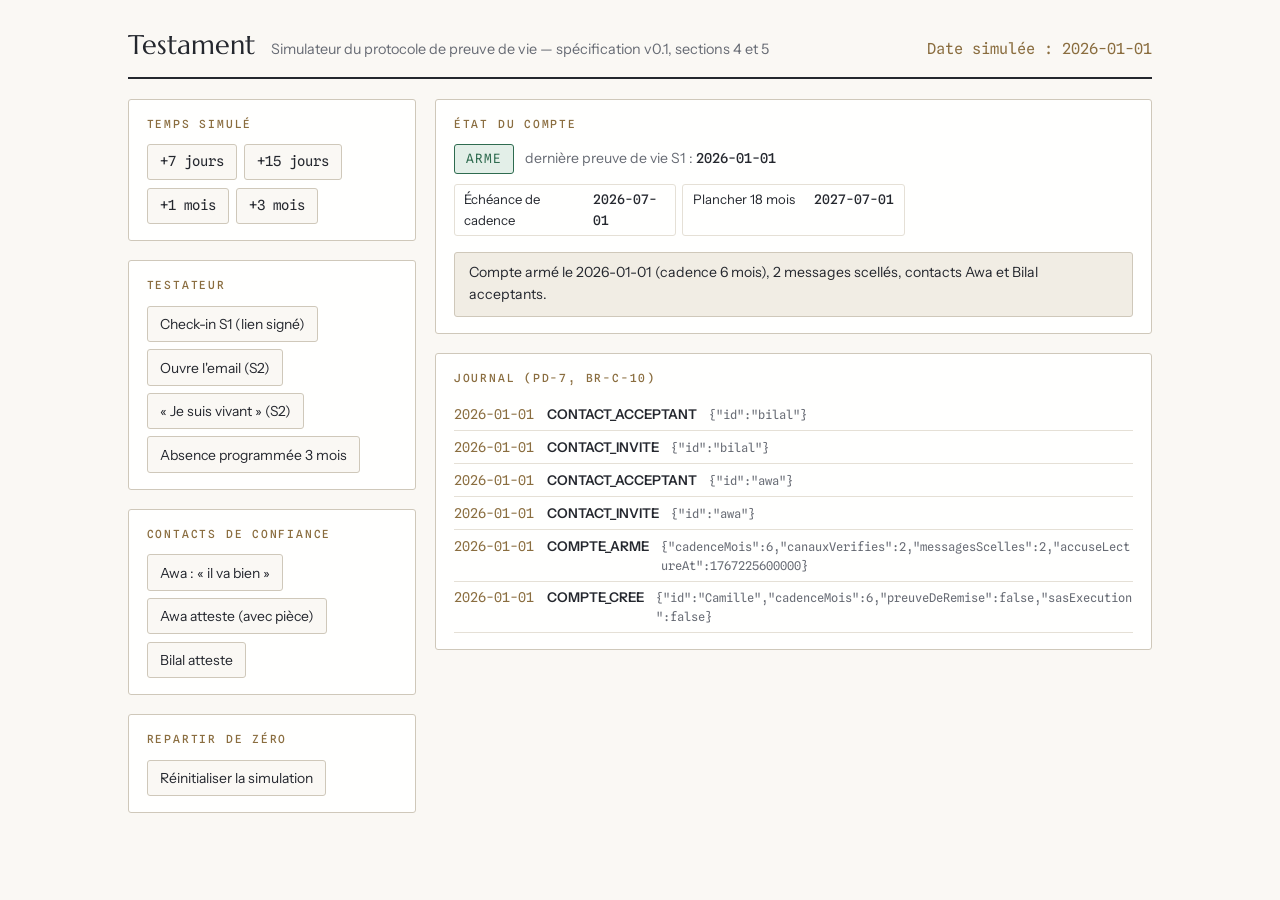
==== commit 8692719d: "Publication du site de démonstration" ====
--- a/demo/index.html
+++ b/demo/index.html
@@ -154,7 +154,7 @@
 </div>
 <script>
 'use strict';
-// ——— src/core/horloge.js ———
+// ——— paquets/protocole/src/horloge.js ———
 // Horloge injectable — aucune fonction du domaine n'appelle Date.now().
 // Le temps est toujours passé en paramètre (ts en millisecondes UTC).
 
@@ -184,7 +184,7 @@
   };
 }
 
-// ——— src/core/journal.js ———
+// ——— paquets/protocole/src/journal.js ———
 // Journal chaîné (RG-C8) : chaque entrée porte l'empreinte de la précédente,
 // toute falsification a posteriori casse la chaîne.
 // La fonction de hachage est injectable ; le défaut (djb2) n'est PAS
@@ -203,15 +203,20 @@
 }
 
 function consigner(journal, { at, type, donnees = {} }, hachage = hachageDefaut) {
-  const precedent = journal.length ? journal[journal.length - 1].empreinte : 'GENESE';
-  const entree = { seq: journal.length, at, type, donnees, precedent };
+  const dernier = journal.length ? journal[journal.length - 1] : null;
+  const precedent = dernier ? dernier.empreinte : 'GENESE';
+  // La numérotation suit la dernière entrée : elle reste monotone après une
+  // troncature, où les seq conservés ne partent plus de zéro.
+  const entree = { seq: dernier ? dernier.seq + 1 : 0, at, type, donnees, precedent };
   entree.empreinte = empreinteDe(precedent, entree, hachage);
   journal.push(entree);
   return entree;
 }
 
 function verifierJournal(journal, hachage = hachageDefaut) {
-  let precedent = 'GENESE';
+  // Un journal tronqué (BR-E-05) commence sur une entrée dont le précédent a
+  // été supprimé : on l'accepte comme ancre et on vérifie la suite.
+  let precedent = journal.length ? journal[0].precedent : 'GENESE';
   for (const entree of journal) {
     if (entree.precedent !== precedent) return { valide: false, seq: entree.seq };
     if (empreinteDe(precedent, entree, hachage) !== entree.empreinte) return { valide: false, seq: entree.seq };
@@ -220,7 +225,26 @@
   return { valide: true };
 }
 
-// ——— src/core/contacts.js ———
+// Troncature du journal après sa durée de conservation (BR-E-05).
+// Les entrées retirées laissent une ancre : la chaîne repart de l'empreinte de
+// la dernière entrée supprimée, ce qui reste vérifiable sans prétendre que rien
+// n'a été retiré.
+function tronquerJournal(journal, { avantLe, at }, hachage = hachageDefaut) {
+  const gardees = journal.filter((e) => e.at >= avantLe);
+  const retirees = journal.length - gardees.length;
+  if (retirees === 0) return 0;
+  const derniere = journal[retirees - 1];
+  journal.length = 0;
+  journal.push(...gardees);
+  consigner(journal, {
+    at,
+    type: 'JOURNAL_TRONQUE',
+    donnees: { avantLe, entreesRetirees: retirees, derniereEmpreinteRetiree: derniere.empreinte },
+  }, hachage);
+  return retirees;
+}
+
+// ——— paquets/protocole/src/contacts.js ———
 // Contacts de confiance — BR-A-11 à BR-A-17 de la spécification v0.1.
 // Acceptation explicite, renonciation libre, 5 au maximum. Un contact n'a
 // jamais accès aux contenus ni aux destinataires — le module n'expose
@@ -270,7 +294,7 @@
   noterCompte(compte, at, 'CONTACT_RENONCE', { id, testateurNotifie: true });
 }
 
-// ——— src/core/compte.js ———
+// ——— paquets/protocole/src/compte.js ———
 // Machine à états du compte — implémente le protocole de preuve de vie de la
 // spécification v0.1 (docs/specifications-v0.1.md), sections 4.2 à 4.4.
 // Les codes BR-* cités renvoient aux règles métier du document de référence.
@@ -308,13 +332,26 @@
 const PAUSE_MAX_MOIS = 12;                           // BR-C-07
 const PAUSE_RENOUVELLEMENTS_MAX = 1;
 const ATTESTATION_INTERVALLE_MOIS = 12;              // BR-C-14
+const INDISPONIBILITE_SEUIL_JOURS = 7;               // BR-C-13 : au-delà, les compteurs sont décalés
 const CANAUX = ['email', 'email2', 'push', 'sms'];
+
+// Les délais que le sas re-vérifie par un autre chemin (AD-12). Les chiffres
+// n'existent qu'ici (AP-7) ; le code qui les applique, lui, est distinct.
+const DELAIS = Object.freeze({ GRACE_JOURS, PLANCHER_INACTIVITE_MOIS });
 
 const SIGNAUX_S1 = new Set(['CONNEXION', 'LIEN_SIGNE', 'ACTION_APP']); // S1 — preuve forte
 const ETATS_IRREVERSIBLES = [ETATS.EN_EXECUTION, ETATS.EXECUTE, ETATS.EN_LIQUIDATION, ETATS.SUPPRIME];
 const ETATS_PROTOCOLE = [ETATS.ARME, ETATS.SOLLICITATION, ETATS.ENQUETE, ETATS.VEILLE_LONGUE, ETATS.PRESUME_DECEDE];
-
-function creerCompte({ id, at, cadenceMois = 6, hachage } = {}) {
+// Comptes dont le protocole court : chacun doit avoir une échéance future (AD-8).
+const ETATS_SOUS_PROTOCOLE = Object.freeze([...ETATS_PROTOCOLE, ETATS.EN_PAUSE]);
+
+// Les garde-fous du socle serveur sont portés par le compte lui-même (§11) :
+// - preuveDeRemise (AD-13) : pas d'enquête ni de présomption accélérée sans
+//   sollicitations effectivement remises sur deux canaux distincts ;
+// - sasExecution (AD-12) : la fin de la grâce DEMANDE l'exécution, seule une
+//   confirmation passée par le sas la fait démarrer.
+// Désactivés pour le prototype local, qui n'a pas de fournisseur d'envoi.
+function creerCompte({ id, at, cadenceMois = 6, hachage, preuveDeRemise = false, sasExecution = false } = {}) {
   if (!CADENCES_MOIS.includes(cadenceMois)) {
     throw new Error(`cadence de check-in parmi ${CADENCES_MOIS.join('/')} mois (4.2)`);
   }
@@ -322,9 +359,11 @@
     id,
     creeLe: at,
     etat: ETATS.NOUVEAU,
-    regles: { cadenceMois },
+    regles: { cadenceMois, preuveDeRemise: preuveDeRemise === true, sasExecution: sasExecution === true },
     armement: null,        // { at, canauxVerifies, messagesScelles }
     derniereS1: null,
+    decalageS1: 0,         // jours neutralisés par incident depuis la dernière S1 (BR-C-13)
+    indisponibilites: [],  // identifiants des incidents déjà pris en compte
     vivantSuccessifs: 0,   // réponses « il va bien » sans S1 entre elles
     cycle: null,           // { debut, decalage, s2Utilise, relances, enqueteOuverte }
     veille: null,          // { ouverteLe, prochaineEnquete, enquete: {decisionAt}|null }
@@ -337,12 +376,19 @@
     journal: [],
     _hachage: hachage,
   };
-  noterCompte(compte, at, 'COMPTE_CREE', { cadenceMois });
+  noterCompte(compte, at, 'COMPTE_CREE', { id, cadenceMois, preuveDeRemise: compte.regles.preuveDeRemise, sasExecution: compte.regles.sasExecution });
   return compte;
 }
 
 function noterCompte(compte, at, type, donnees = {}) {
   consigner(compte.journal, { at, type, donnees }, compte._hachage);
+}
+
+// Échéance comptée depuis le dernier signe de vie : `mois` calendaires, plus
+// les jours neutralisés par un incident. La date de la S1 elle-même n'est
+// jamais réécrite : c'est un fait, le décalage est un calcul (AD-9).
+function depuisS1(compte, mois) {
+  return ajouterJours(ajouterMois(compte.derniereS1, mois), compte.decalageS1 ?? 0);
 }
 
 // ————————————————————————————————————————————————— armement (BR-C-01/02)
@@ -358,6 +404,7 @@
   compte.etat = ETATS.ARME;
   compte.armement = { at, canauxVerifies, messagesScelles };
   compte.derniereS1 = at;
+  compte.decalageS1 = 0;
   noterCompte(compte, at, 'COMPTE_ARME', { cadenceMois: compte.regles.cadenceMois, canauxVerifies, messagesScelles, accuseLectureAt: at });
 }
 
@@ -408,6 +455,7 @@
     compte.etat = ETATS.ARME;
   }
   compte.derniereS1 = at;
+  compte.decalageS1 = 0;
   noterCompte(compte, at, 'SIGNE_DE_VIE_S1', { type });
   return { compteurReinitialise: true, presomptionAnnulee: annulePresomption };
 }
@@ -479,7 +527,7 @@
     if (quorumAtteint(compte)) {
       compte.pause = null;
       compte.cycle = null;
-      compte.verifRenforcee = { debut: at, fin: ajouterJours(at, VERIF_RENFORCEE_JOURS), relancesEmises: 0, signal: false };
+      compte.verifRenforcee = { debut: at, fin: ajouterJours(at, VERIF_RENFORCEE_JOURS), relancesEmises: 0, signal: false, remises: [], bloque: false };
       compte.etat = ETATS.ENQUETE;
       noterCompte(compte, at, 'VERIFICATION_RENFORCEE_OUVERTE', { fin: compte.verifRenforcee.fin });
     } else if (compte.etat === ETATS.ARME) {
@@ -524,6 +572,12 @@
     compte.veille.enquete.decisionAt = ajouterJours(compte.veille.enquete.decisionAt, VIVANT_SUSPENSION_JOURS);
   }
   noterCompte(compte, at, 'REPONSE_ENQUETE', { contactId, reponse, effet: `SUSPENSION_${VIVANT_SUSPENSION_JOURS}_JOURS` });
+}
+
+// Le quorum peut-il encore être atteint ? Deux acceptants, ou un seul qui
+// joindra une pièce justificative (BR-A-14, BR-C-08).
+function quorumPossible(compte) {
+  return contactsAcceptants(compte).length >= 1;
 }
 
 // Quorum (BR-A-14, BR-C-08) : 2 attestations d'acceptants distincts, ou une
@@ -567,7 +621,7 @@
 
 function decalerCompteurs(compte, { jours, at, motif = 'INCIDENT_SERVICE' }) {
   if (jours <= 0) throw new Error('décalage strictement positif');
-  if (compte.derniereS1 != null) compte.derniereS1 = ajouterJours(compte.derniereS1, jours);
+  if (compte.derniereS1 != null) compte.decalageS1 = (compte.decalageS1 ?? 0) + jours;
   if (compte.cycle) compte.cycle.debut = ajouterJours(compte.cycle.debut, jours);
   if (compte.veille) {
     compte.veille.ouverteLe = ajouterJours(compte.veille.ouverteLe, jours);
@@ -579,10 +633,67 @@
   noterCompte(compte, at, 'COMPTEURS_DECALES', { jours, motif });
 }
 
+// Incident de service déclaré par l'exploitation (AD-9, BR-C-13). Au-delà de
+// sept jours, sa durée est neutralisée : toutes les échéances reculent
+// d'autant. En deçà, il est seulement constaté. Un même incident n'est
+// jamais compté deux fois.
+function constaterIndisponibilite(compte, { id, debut, fin, cause = 'INCIDENT_SERVICE', at }) {
+  if (typeof id !== 'string' || !id) throw new Error('indisponibilité : identifiant requis');
+  if (!(Number.isFinite(debut) && Number.isFinite(fin) && fin > debut)) throw new Error('indisponibilité : période invalide');
+  compte.indisponibilites ??= [];
+  if (compte.indisponibilites.includes(id)) return { dejaPrise: true };
+  compte.indisponibilites.push(id);
+  const jours = (fin - debut) / 86_400_000;
+  const aDecaler = jours > INDISPONIBILITE_SEUIL_JOURS
+    && (ETATS_PROTOCOLE.includes(compte.etat) || compte.etat === ETATS.EN_PAUSE);
+  noterCompte(compte, at, 'INDISPONIBILITE_CONSTATEE', { id, debut, fin, cause, jours, compteursDecales: aDecaler });
+  if (aDecaler) decalerCompteurs(compte, { jours, at, motif: `INDISPONIBILITE ${id}` });
+  return { dejaPrise: false, compteursDecales: aDecaler };
+}
+
+// ————————————————————————————————————————————————— remises et sas (AD-12, AD-13)
+
+const RESULTATS_REMISE = ['REMIS', 'OUVERT', 'REBOND'];
+
+// Accusé du fournisseur d'envoi. Seule une remise (ou une ouverture) compte :
+// un envoi accepté ne prouve rien, un rebond encore moins.
+function noterRemise(compte, { effet, resultat, at }) {
+  if (!effet || typeof effet.type !== 'string') throw new Error('accusé de remise : effet requis (AD-13)');
+  if (!RESULTATS_REMISE.includes(resultat)) throw new Error(`accusé de remise parmi : ${RESULTATS_REMISE.join(', ')}`);
+  noterCompte(compte, at, 'REMISE_RECUE', {
+    effet: effet.type, canal: effet.canal ?? null, contactId: effet.contactId ?? null, prevueLe: effet.prevueLe ?? null, resultat,
+  });
+  if (resultat === 'REBOND' || !effet.canal) return;
+  // Seules comptent les remises de la phase en cours : un accusé tardif d'un
+  // cycle ancien ne débloque rien.
+  const ajouter = (phase) => {
+    phase.remises ??= [];
+    if (!phase.remises.includes(effet.canal)) phase.remises.push(effet.canal);
+  };
+  if (effet.type === 'SOLLICITATION' && compte.cycle && effet.prevueLe >= compte.cycle.debut) ajouter(compte.cycle);
+  if (effet.type === 'RELANCE_RENFORCEE' && compte.verifRenforcee && effet.prevueLe >= compte.verifRenforcee.debut) {
+    ajouter(compte.verifRenforcee);
+  }
+}
+
+// Le sas a vérifié ses cinq verrous (AD-12) et, en période d'amorçage, un
+// opérateur a confirmé (AD-15) : seulement alors l'exécution démarre.
+function confirmerExecution(compte, { par, at }) {
+  if (!compte.regles.sasExecution) throw new Error("ce compte n'a pas de sas d'exécution");
+  if (compte.etat !== ETATS.PRESUME_DECEDE || !compte.presomption?.executionDemandee) {
+    throw new Error("aucune demande d'exécution en attente (AD-12)");
+  }
+  if (typeof par !== 'string' || !par) throw new Error('confirmation nominative requise (AD-15)');
+  compte.etat = ETATS.EN_EXECUTION;
+  noterCompte(compte, at, 'EXECUTION_DEMARREE', {
+    grace: `${GRACE_JOURS} jours révolus`, prevueLe: compte.presomption.executionDemandee, confirmePar: par,
+  });
+}
+
 // ————————————————————————————————————————————————— moteur d'échéances
 
 function ouvrirSollicitation(compte, debut, at, motif) {
-  compte.cycle = { debut, decalage: 0, s2Utilise: false, relances: 0, enqueteOuverte: false };
+  compte.cycle = { debut, decalage: 0, s2Utilise: false, relances: 0, enqueteOuverte: false, remises: [], bloque: false };
   compte.veille = null;
   compte.etat = ETATS.SOLLICITATION;
   noterCompte(compte, at, 'SOLLICITATION_OUVERTE', { motif, prevueLe: debut });
@@ -618,12 +729,18 @@
       return true;
     }
     if (at >= v.fin) {
+      const versPresomption = quorumAtteint(compte) && !v.signal;
+      // AD-13 : on ne présume pas un décès sur des relances que personne n'a reçues.
+      if (versPresomption && compte.regles.preuveDeRemise && (v.remises ?? []).length < 2) {
+        if (v.bloque) return false;
+        v.bloque = true;
+        noterCompte(compte, at, 'REMISE_INSUFFISANTE', { phase: 'VERIFICATION_RENFORCEE', canauxRemis: [...(v.remises ?? [])], prevueLe: v.fin });
+        return true;
+      }
+      const quand = v.bloque ? at : v.fin; // débloqué tard : la suite part d'aujourd'hui
       compte.verifRenforcee = null;
-      if (quorumAtteint(compte) && !v.signal) {
-        ouvrirPresomption(compte, v.fin, at, 'ACCELEREE');
-      } else {
-        ouvrirSollicitation(compte, v.fin, at, 'SORTIE_VERIFICATION_RENFORCEE');
-      }
+      if (versPresomption) ouvrirPresomption(compte, quand, at, 'ACCELEREE');
+      else ouvrirSollicitation(compte, quand, at, 'SORTIE_VERIFICATION_RENFORCEE');
       return true;
     }
     return false;
@@ -631,7 +748,7 @@
 
   // Échéance de cadence → Phase 1
   if (compte.etat === ETATS.ARME && compte.derniereS1 != null) {
-    const echeance = ajouterMois(compte.derniereS1, compte.regles.cadenceMois);
+    const echeance = depuisS1(compte, compte.regles.cadenceMois);
     if (at >= echeance) {
       ouvrirSollicitation(compte, echeance, at, 'ECHEANCE_CADENCE');
       return true;
@@ -651,11 +768,25 @@
     }
     const quandEnquete = ajouterJours(c.debut, ENQUETE_JOUR + c.decalage);
     if (!c.enqueteOuverte && at >= quandEnquete) {
+      // AD-13 : un silence n'en est un que si on a réussi à parler. Sans
+      // remise sur deux canaux distincts, le compte n'avance pas et alerte.
+      if (compte.regles.preuveDeRemise && (c.remises ?? []).length < 2) {
+        if (c.bloque) return false;
+        c.bloque = true;
+        noterCompte(compte, at, 'REMISE_INSUFFISANTE', { phase: 'SOLLICITATION', canauxRemis: [...(c.remises ?? [])], prevueLe: quandEnquete });
+        return true;
+      }
+      // Débloqué tard : l'enquête s'ouvre maintenant et les contacts gardent
+      // leurs trente jours avant la décision.
+      if (c.bloque) {
+        c.decalage += (at - quandEnquete) / 86_400_000;
+        c.bloque = false;
+      }
       c.enqueteOuverte = true;
       compte.etat = ETATS.ENQUETE;
       noterCompte(compte, at, 'CONTACTS_SOLLICITES', {
         contacts: contactsAcceptants(compte).map((x) => x.id),
-        prevueLe: quandEnquete,
+        prevueLe: ajouterJours(c.debut, ENQUETE_JOUR + c.decalage),
       });
       return true;
     }
@@ -673,7 +804,7 @@
         };
         noterCompte(compte, at, 'VEILLE_LONGUE_OUVERTE', {
           prochaineEnquete: compte.veille.prochaineEnquete,
-          plancherInactivite: ajouterMois(compte.derniereS1, PLANCHER_INACTIVITE_MOIS),
+          plancherInactivite: depuisS1(compte, PLANCHER_INACTIVITE_MOIS),
         });
       }
       return true;
@@ -684,7 +815,7 @@
   // Veille longue : ré-enquêtes semestrielles, plancher de 18 mois (BR-C-05)
   if (compte.veille) {
     const v = compte.veille;
-    const plancher = ajouterMois(compte.derniereS1, PLANCHER_INACTIVITE_MOIS);
+    const plancher = depuisS1(compte, PLANCHER_INACTIVITE_MOIS);
     if (at >= plancher) {
       // Jamais avant 18 mois sans S1 ; la grâce court depuis le plus tardif
       // du plancher et de l'ouverture de la veille.
@@ -724,9 +855,16 @@
       noterCompte(compte, at, 'RELANCE_GRACE', { numero: p.notifsEmises, prevueLe: prochaineNotif, canaux: CANAUX });
       return true;
     }
-    if (at >= p.graceFinAt) {
+    if (at >= p.graceFinAt && !p.executionDemandee) {
+      if (compte.regles.sasExecution) {
+        // AD-12 : une demande, pas un démarrage. Le compte reste présumé
+        // décédé — un signe de vie l'annule encore — jusqu'au sas.
+        p.executionDemandee = p.graceFinAt;
+        noterCompte(compte, at, 'EXECUTION_DEMANDEE', { grace: `${GRACE_JOURS} jours révolus`, prevueLe: p.graceFinAt });
+        return true;
+      }
       compte.etat = ETATS.EN_EXECUTION;
-      noterCompte(compte, at, 'EXECUTION_DEMARREE', { grace: `${GRACE_JOURS} jours révolus` });
+      noterCompte(compte, at, 'EXECUTION_DEMARREE', { grace: `${GRACE_JOURS} jours révolus`, prevueLe: p.graceFinAt });
       return true;
     }
     return false;
@@ -742,12 +880,75 @@
   return false;
 }
 
+// Prochain instant où `etape` aura quelque chose à faire (AD-2). Miroir exact
+// des conditions de `etape` : chaque branche y teste « at >= X », la prochaine
+// échéance est donc le plus petit X actif. Un test vérifie, scénario après
+// scénario, qu'aucune transition n'est due une milliseconde plus tôt.
+function prochaineEcheance(compte) {
+  if (compte.etat === ETATS.EN_PAUSE && compte.pause) return compte.pause.jusquau;
+
+  if (compte.verifRenforcee) {
+    const v = compte.verifRenforcee;
+    if (v.bloque) return null; // attend des accusés de remise, pas une date
+    const dates = [v.fin];
+    const relance = ajouterJours(v.debut, (v.relancesEmises + 1) * VERIF_RENFORCEE_PAS_JOURS);
+    if (v.relancesEmises < 5 && relance < v.fin) dates.push(relance);
+    return Math.min(...dates);
+  }
+
+  if (compte.etat === ETATS.ARME && compte.derniereS1 != null) {
+    return depuisS1(compte, compte.regles.cadenceMois);
+  }
+
+  if (compte.cycle) {
+    const c = compte.cycle;
+    const dates = [];
+    if (c.relances < OFFSETS_SOLLICITATIONS.length) {
+      dates.push(ajouterJours(c.debut, OFFSETS_SOLLICITATIONS[c.relances] + c.decalage));
+    }
+    if (!(c.bloque && !c.enqueteOuverte)) {
+      dates.push(ajouterJours(c.debut, (c.enqueteOuverte ? DECISION_JOUR : ENQUETE_JOUR) + c.decalage));
+    }
+    return dates.length ? Math.min(...dates) : null;
+  }
+
+  if (compte.veille) {
+    const v = compte.veille;
+    const plancher = depuisS1(compte, PLANCHER_INACTIVITE_MOIS);
+    return Math.min(plancher, v.enquete ? v.enquete.decisionAt : v.prochaineEnquete);
+  }
+
+  if (compte.etat === ETATS.PRESUME_DECEDE) {
+    const p = compte.presomption;
+    if (p.executionDemandee) return null; // attend le sas, pas une date
+    const notif = ajouterJours(p.at, (p.notifsEmises + 1) * 7);
+    return notif < p.graceFinAt ? notif : p.graceFinAt;
+  }
+
+  if (compte.etat === ETATS.EN_LIQUIDATION) return compte.liquidation.finAt;
+  return null;
+}
+
 // Évalue toutes les transitions dues à l'instant `at` (cascade en un appel).
+// Rend aussi les changements d'état, chacun avec l'instant où il était dû :
+// `evaluer` s'en sert pour refuser un rattrapage qui sauterait des étapes (AD-9).
+function avancerProtocole(compte, at) {
+  const avant = compte.journal.length;
+  const transitions = [];
+  let dernierDu = -Infinity;
+  for (let garde = 0; garde < 500; garde++) {
+    // Une étape ne peut pas avoir été due avant celle qui l'a rendue possible.
+    const du = Math.max(prochaineEcheance(compte) ?? at, dernierDu);
+    const de = compte.etat;
+    if (!etape(compte, at)) break;
+    dernierDu = du;
+    if (compte.etat !== de) transitions.push({ de, vers: compte.etat, du });
+  }
+  return { evenements: compte.journal.slice(avant), transitions };
+}
+
 function tick(compte, at) {
-  const avant = compte.journal.length;
-  let garde = 0;
-  while (etape(compte, at) && garde++ < 500) { /* cascade */ }
-  return compte.journal.slice(avant);
+  return avancerProtocole(compte, at).evenements;
 }
 
 // Fin de la vague immédiate (module D) → liquidation (module E).
@@ -759,12 +960,58 @@
   noterCompte(compte, at, 'LIQUIDATION_OUVERTE', { finAt: compte.liquidation.finAt });
 }
 
+// Prévision d'exécution (BR-C-11, AD-3). Deux dates, jamais une seule :
+// confondre « quorum possible » et « quorum atteint » annonçait une date
+// d'exécution que personne n'avait rendue réelle.
+// - executionSiRienNeChange : aucun signe de vie, aucune attestation de plus.
+// - executionAuPlusTot : les contacts attestent à la prochaine décision ;
+//   null si le quorum ne peut plus être atteint.
+function previsionExecution(compte) {
+  if (compte.presomption) {
+    const g = compte.presomption.graceFinAt; // la grâce est non réductible (BR-C-06)
+    return { executionSiRienNeChange: g, executionAuPlusTot: g };
+  }
+  const rien = { executionSiRienNeChange: null, executionAuPlusTot: null };
+  if (compte.derniereS1 == null) return rien;
+  if (!ETATS_PROTOCOLE.includes(compte.etat) && compte.etat !== ETATS.EN_PAUSE) return rien;
+
+  const v = compte.verifRenforcee;
+  if (v && !v.signal && quorumAtteint(compte)) {
+    const x = ajouterJours(v.fin, GRACE_JOURS);
+    return { executionSiRienNeChange: x, executionAuPlusTot: x };
+  }
+
+  // Prochain point de décision où un quorum ferait basculer le compte, et
+  // instant d'ouverture de la veille longue qui suivrait faute de quorum.
+  let decision;
+  let ouvertureVeille;
+  if (compte.veille) {
+    const ve = compte.veille;
+    decision = ve.enquete ? ve.enquete.decisionAt : ajouterJours(ve.prochaineEnquete, VEILLE_ENQUETE_JOURS);
+    ouvertureVeille = ve.ouverteLe;
+  } else {
+    if (v) decision = ajouterJours(v.fin, DECISION_JOUR); // sortie vers une sollicitation
+    else if (compte.cycle) decision = ajouterJours(compte.cycle.debut, DECISION_JOUR + compte.cycle.decalage);
+    else if (compte.pause) decision = ajouterJours(compte.pause.jusquau, DECISION_JOUR);
+    else decision = ajouterJours(depuisS1(compte, compte.regles.cadenceMois), DECISION_JOUR);
+    ouvertureVeille = decision;
+  }
+  // Sans quorum, présomption au plancher de 18 mois sans S1, jamais avant
+  // l'ouverture de la veille (BR-C-05).
+  const parPlancher = Math.max(ouvertureVeille, depuisS1(compte, PLANCHER_INACTIVITE_MOIS));
+  const presomption = (avecQuorum) => (avecQuorum ? Math.min(decision, parPlancher) : parPlancher);
+  return {
+    executionSiRienNeChange: ajouterJours(presomption(quorumAtteint(compte)), GRACE_JOURS),
+    executionAuPlusTot: quorumPossible(compte) ? ajouterJours(presomption(true), GRACE_JOURS) : null,
+  };
+}
+
 // Tableau de bord de statut (BR-C-11).
 function prochainesEcheances(compte) {
   const e = {};
   if (compte.derniereS1 != null && ETATS_PROTOCOLE.includes(compte.etat)) {
-    e.echeanceCadence = ajouterMois(compte.derniereS1, compte.regles.cadenceMois);
-    e.plancherInactivite = ajouterMois(compte.derniereS1, PLANCHER_INACTIVITE_MOIS);
+    e.echeanceCadence = depuisS1(compte, compte.regles.cadenceMois);
+    e.plancherInactivite = depuisS1(compte, PLANCHER_INACTIVITE_MOIS);
   }
   if (compte.cycle) {
     e.enquete = ajouterJours(compte.cycle.debut, ENQUETE_JOUR + compte.cycle.decalage);
@@ -781,7 +1028,7 @@
   return e;
 }
 
-// ——— src/core/message.js ———
+// ——— paquets/protocole/src/message.js ———
 // Cycle de vie d'un message — module B de la spécification v0.1 (MVP : privé
 // uniquement, A-2). Un scellé reste modifiable : chaque scellement produit une
 // version, seule la dernière version scellée est délivrée (BR-B-05), et une
@@ -791,6 +1038,7 @@
 const ETATS_MESSAGE = Object.freeze({
   BROUILLON: 'BROUILLON',
   SCELLE: 'SCELLE',
+  SUPPRIME: 'SUPPRIME', // contenu détruit par le cycle de vie (module E)
 });
 
 const TEXTE_MAX = 50_000;             // BR-B-06
@@ -816,6 +1064,7 @@
       fortImpact: false, // BR-B-08 : déclenche le parcours renforcé (BR-D-13)
       visibilite: 'PRIVE',        // BR-B-16 : privé par défaut, sans exception
       autorisationPublique: null, // { cocheLe, confirmeLe, attribution, indexable }
+      directivePublique: 'RETRAIT_AVEC_COMPTE', // BR-E-03 — sort après le compte
       publication: { mode: 'A_EXECUTION', dateFixe: null }, // BR-B-18 — une date
                                   // fixe peut tomber du vivant du testateur (§7.4)
       destinataires: [], // BR-B-10
@@ -899,6 +1148,32 @@
 }) {
   if (!email) throw new Error('email du destinataire obligatoire (BR-B-10)');
   msg.travail.destinataires.push({ prenomNom, email, tel, langue, relation, mineur, adulteReferent });
+}
+
+// BR-B-15 : un groupe est une liste nommée. La délivrance reste individuelle —
+// chaque destinataire reçoit son propre accès, jamais en copie visible. C'est
+// pour cela que le groupe est développé ici, dès l'ajout : plus bas dans la
+// chaîne, il n'existe plus que des destinataires.
+function ajouterGroupe(msg, { nom, membres, langue = 'fr' }) {
+  if (!nom || !nom.trim()) throw new Error('un groupe porte un nom (BR-B-15)');
+  if (!Array.isArray(membres) || membres.length === 0) throw new Error('groupe vide');
+  for (const membre of membres) {
+    if (!membre.email) throw new Error('email obligatoire pour chaque membre (BR-B-10)');
+    msg.travail.destinataires.push({
+      prenomNom: membre.prenomNom, email: membre.email, tel: membre.tel || null,
+      langue: membre.langue || langue, relation: membre.relation || null,
+      mineur: Boolean(membre.mineur), adulteReferent: membre.adulteReferent || null,
+      groupe: nom,
+    });
+  }
+  return msg.travail.destinataires.filter((d) => d.groupe === nom).length;
+}
+
+function groupesDe(msg) {
+  const noms = new Set(msg.travail.destinataires.map((d) => d.groupe).filter(Boolean));
+  return [...noms].map((nom) => ({
+    nom, membres: msg.travail.destinataires.filter((d) => d.groupe === nom).length,
+  }));
 }
 
 // BR-B-13 : destinataire de secours, par message.
@@ -951,6 +1226,7 @@
     visibilite: t.visibilite,
     autorisationPublique: t.autorisationPublique ? { ...t.autorisationPublique } : null,
     publication: { ...t.publication },
+    directivePublique: t.directivePublique,
   };
   msg.versions.push(version);
   msg.etat = ETATS_MESSAGE.SCELLE;
@@ -997,7 +1273,7 @@
   };
 }
 
-// ——— src/core/execution.js ———
+// ——— paquets/protocole/src/execution.js ———
 // Exécution posthume — module D de la spécification v0.1 (§5.1 et 5.2).
 // L'exécution est irréversible (BR-D-01) : ce module ne connaît aucune façon
 // de l'annuler. Il produit des « plis » — un pli = un destinataire, une vague,
@@ -1431,7 +1707,7 @@
 
 // ——— demo/app.js ———
 // Simulateur : pilote le noyau (protocole de preuve de vie §4 + exécution §5)
-// avec une horloge simulée. Aucune logique métier ici — tout vient de src/core/.
+// avec une horloge simulée. Aucune logique métier ici — tout vient de paquets/protocole/.
 
 
 let t;
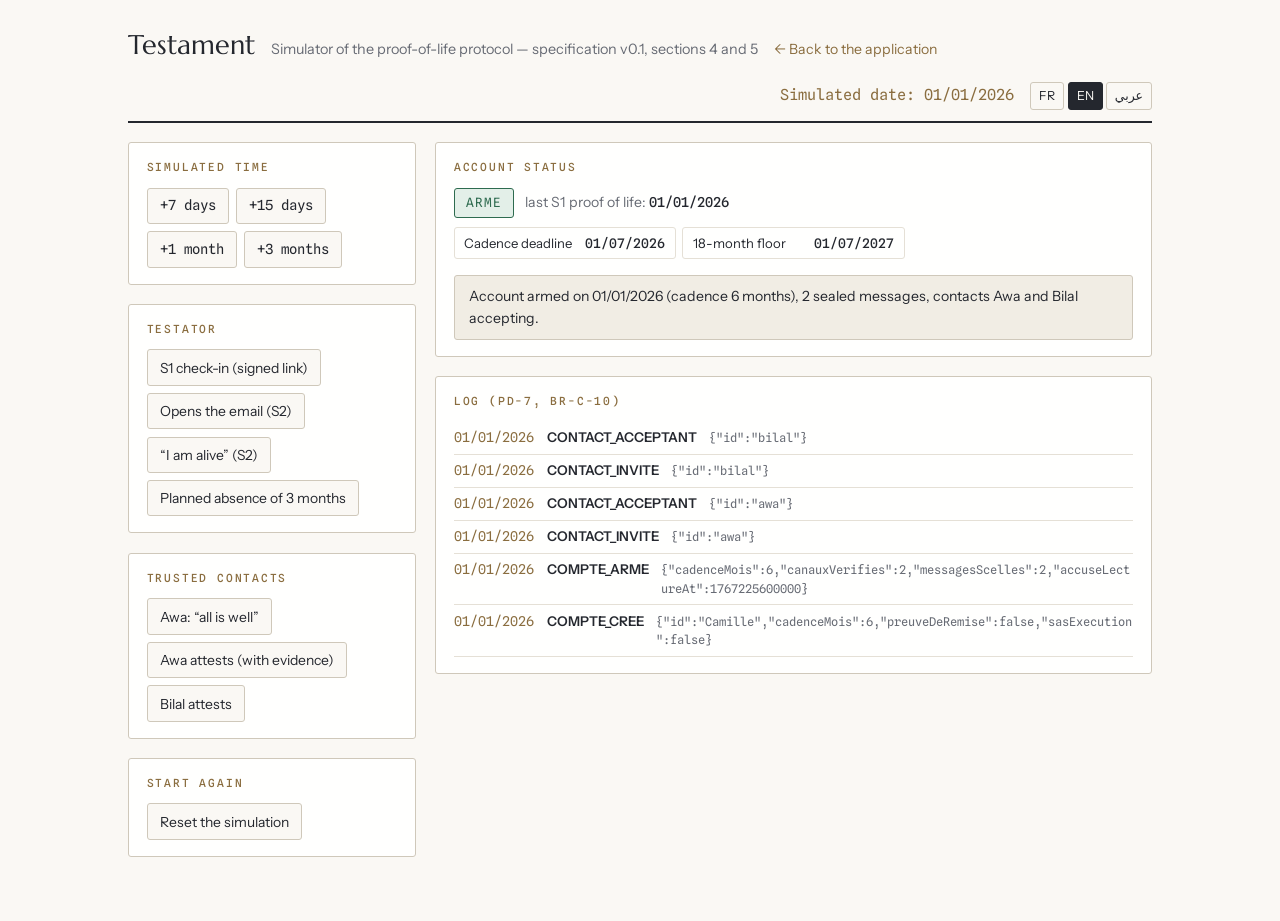
==== commit d195493f: "Publication du site de démonstration" ====
--- a/demo/index.html
+++ b/demo/index.html
@@ -1,9 +1,12 @@
 <!doctype html>
-<html lang="fr">
+<html lang="fr" dir="ltr">
 <head>
 <meta charset="utf-8">
 <meta name="viewport" content="width=device-width, initial-scale=1">
-<title>Testament · Simulateur du protocole (autonome)</title>
+<title data-i18n="demo.titrePage">Testament · Simulateur du protocole (autonome)</title>
+<meta name="description" content="Simulateur du protocole de preuve de vie de Testament : sollicitations, enquête, quorum, période de grâce, exécution.">
+<link rel="preconnect" href="https://fonts.googleapis.com">
+<link rel="preconnect" href="https://fonts.gstatic.com" crossorigin>
 <link rel="stylesheet" href="https://fonts.googleapis.com/css2?family=Marcellus&family=Instrument+Sans:wght@400;500;600&family=Spline+Sans+Mono:wght@400;500&display=swap">
 <style>
   :root {
@@ -30,7 +33,7 @@
   header { display: flex; align-items: baseline; gap: 1rem; flex-wrap: wrap; border-bottom: 2px solid var(--ink); padding-bottom: .7rem; margin-bottom: 1.2rem; }
   h1 { font-family: "Marcellus", Georgia, serif; font-weight: 400; font-size: 1.7rem; margin: 0; }
   .sous { color: var(--muted); font-size: .9rem; }
-  .date { margin-left: auto; font-family: "Spline Sans Mono", monospace; font-size: .95rem; color: var(--laiton); }
+  .date { margin-inline-start: auto; font-family: "Spline Sans Mono", monospace; font-size: .95rem; color: var(--laiton); }
 
   .grille { display: grid; grid-template-columns: 18rem 1fr; gap: 1.2rem; align-items: start; }
   @media (max-width: 780px) { .grille { grid-template-columns: 1fr; } }
@@ -85,75 +88,91 @@
   .jat { font-family: "Spline Sans Mono", monospace; color: var(--laiton); flex: none; }
   .jtype { font-weight: 600; flex: none; }
   .jdata { color: var(--muted); font-family: "Spline Sans Mono", monospace; font-size: .75rem; overflow-wrap: anywhere; }
+  .retour { color: var(--laiton); font-size: .88rem; text-decoration: none; }
+  .retour:hover { color: var(--accent); }
+  .langues { display: flex; gap: .2rem; }
+  .langues button { font-size: .78rem; padding: .2rem .5rem; }
+  .langues button[aria-pressed="true"] { background: var(--ink); color: var(--paper); border-color: var(--ink); }
+  button:focus-visible, a:focus-visible { outline: 2px solid var(--accent); outline-offset: 2px; }
+  /* Arabe : polices dédiées, pas d'espacement ni de capitales forcées (elles cassent la liaison des lettres). */
+  :lang(ar) body, :lang(ar) button { font-family: "Tajawal", "Noto Sans Arabic", system-ui, sans-serif; }
+  :lang(ar) h1 { font-family: "Amiri", "Noto Naskh Arabic", serif; }
+  :lang(ar) .carte h2 { font-family: "Tajawal", system-ui, sans-serif; letter-spacing: 0; text-transform: none; font-size: .85rem; }
+  [dir="rtl"] .retour { unicode-bidi: plaintext; }
 </style>
 </head>
 <body>
 <div class="wrap">
   <header>
     <h1>Testament</h1>
-    <span class="sous">Simulateur du protocole de preuve de vie — spécification v0.1, sections 4 et 5</span>
-    <span class="date">Date simulée : <span id="date">—</span></span>
+    <span class="sous" data-i18n="demo.sous">Simulateur du protocole de preuve de vie — spécification v0.1, sections 4 et 5</span>
+    <a class="retour" href="../" data-i18n="demo.retourApp">← Retour à l’application</a>
+    <span class="date"><span data-i18n="demo.dateSimulee">Date simulée :</span> <span id="date">—</span></span>
+    <div class="langues" role="group" aria-label="Langue / Language / اللغة">
+      <button data-langue="fr" lang="fr" aria-pressed="false">FR</button>
+      <button data-langue="en" lang="en" aria-pressed="false">EN</button>
+      <button data-langue="ar" lang="ar" aria-pressed="false">عربي</button>
+    </div>
   </header>
 
   <div class="grille">
     <div>
       <div class="carte">
-        <h2>Temps simulé</h2>
+        <h2 data-i18n="demo.tempsSimule">Temps simulé</h2>
         <div class="btns">
-          <button class="temps" id="btn-7j">+7 jours</button>
-          <button class="temps" id="btn-15j">+15 jours</button>
-          <button class="temps" id="btn-1m">+1 mois</button>
-          <button class="temps" id="btn-3m">+3 mois</button>
+          <button class="temps" id="btn-7j" data-i18n="demo.plus7j">+7 jours</button>
+          <button class="temps" id="btn-15j" data-i18n="demo.plus15j">+15 jours</button>
+          <button class="temps" id="btn-1m" data-i18n="demo.plus1m">+1 mois</button>
+          <button class="temps" id="btn-3m" data-i18n="demo.plus3m">+3 mois</button>
         </div>
       </div>
       <div class="carte">
-        <h2>Testateur</h2>
+        <h2 data-i18n="demo.testateur">Testateur</h2>
         <div class="btns">
-          <button id="btn-s1">Check-in S1 (lien signé)</button>
-          <button id="btn-s2">Ouvre l'email (S2)</button>
-          <button id="btn-s2exp">« Je suis vivant » (S2)</button>
-          <button id="btn-pause">Absence programmée 3 mois</button>
+          <button id="btn-s1" data-i18n="demo.s1">Check-in S1 (lien signé)</button>
+          <button id="btn-s2" data-i18n="demo.s2">Ouvre l'email (S2)</button>
+          <button id="btn-s2exp" data-i18n="demo.s2exp">« Je suis vivant » (S2)</button>
+          <button id="btn-pause" data-i18n="demo.pause">Absence programmée 3 mois</button>
         </div>
       </div>
       <div class="carte">
-        <h2>Contacts de confiance</h2>
+        <h2 data-i18n="demo.contacts">Contacts de confiance</h2>
         <div class="btns">
-          <button id="btn-vivant">Awa : « il va bien »</button>
-          <button id="btn-awa">Awa atteste (avec pièce)</button>
-          <button id="btn-bilal">Bilal atteste</button>
+          <button id="btn-vivant" data-i18n="demo.vivant">Awa : « il va bien »</button>
+          <button id="btn-awa" data-i18n="demo.awa">Awa atteste (avec pièce)</button>
+          <button id="btn-bilal" data-i18n="demo.bilal">Bilal atteste</button>
         </div>
       </div>
       <div class="carte">
-        <h2>Repartir de zéro</h2>
+        <h2 data-i18n="demo.repartir">Repartir de zéro</h2>
         <div class="btns">
-          <button id="btn-reset">Réinitialiser la simulation</button>
+          <button id="btn-reset" data-i18n="demo.reset">Réinitialiser la simulation</button>
         </div>
       </div>
     </div>
 
     <div>
       <div class="carte">
-        <h2>État du compte</h2>
+        <h2 data-i18n="demo.etatCompte">État du compte</h2>
         <div class="etat-ligne">
           <span class="chip" id="etat" data-etat="ARME">ARME</span>
-          <span class="kv">dernière preuve de vie S1 : <b id="activite">—</b></span>
+          <span class="kv"><span data-i18n="demo.derniereS1">dernière preuve de vie S1 :</span> <b id="activite">—</b></span>
         </div>
         <div id="echeances"></div>
-        <div id="msg">Chargement…</div>
+        <div id="msg" role="status" aria-live="polite" data-i18n="demo.chargement">Chargement…</div>
       </div>
       <div class="carte" id="carte-plis" hidden>
-        <h2>Exécution — plis destinataires (module D)</h2>
+        <h2 data-i18n="demo.plisTitre">Exécution — plis destinataires (module D)</h2>
         <div id="plis"></div>
       </div>
       <div class="carte">
-        <h2>Journal (PD-7, BR-C-10)</h2>
+        <h2 data-i18n="demo.journalTitre">Journal (PD-7, BR-C-10)</h2>
         <ul id="journal"></ul>
       </div>
     </div>
   </div>
 </div>
-<script>
-'use strict';
+<script type="module">
 // ——— paquets/protocole/src/horloge.js ———
 // Horloge injectable — aucune fonction du domaine n'appelle Date.now().
 // Le temps est toujours passé en paramètre (ts en millisecondes UTC).
@@ -253,7 +272,7 @@
 
 const CONTACTS_MAX = 5; // BR-A-15
 
-function noterCompte(compte, at, type, donnees) {
+function noterContact(compte, at, type, donnees) {
   consigner(compte.journal, { at, type, donnees }, compte._hachage);
 }
 
@@ -266,7 +285,7 @@
   if (comptabilises.length >= CONTACTS_MAX) throw new Error('5 contacts de confiance maximum (BR-A-15)');
   if (compte.contacts.some((c) => c.id === id && c.statut !== 'RENONCE')) throw new Error('contact déjà invité');
   compte.contacts.push({ id, nom, email, statut: 'EN_ATTENTE', inviteLe: at });
-  noterCompte(compte, at, 'CONTACT_INVITE', { id });
+  noterContact(compte, at, 'CONTACT_INVITE', { id });
 }
 
 // BR-A-11 : tant qu'il n'a pas accepté, il n'est pas comptabilisé dans le quorum.
@@ -275,14 +294,14 @@
   if (!contact) throw new Error('invitation introuvable');
   contact.statut = 'ACCEPTANT';
   contact.accepteLe = at;
-  noterCompte(compte, at, 'CONTACT_ACCEPTANT', { id });
+  noterContact(compte, at, 'CONTACT_ACCEPTANT', { id });
 }
 
 function refuserInvitation(compte, { id, at }) {
   const index = compte.contacts.findIndex((c) => c.id === id && c.statut === 'EN_ATTENTE');
   if (index === -1) throw new Error('invitation introuvable');
   compte.contacts.splice(index, 1); // purge immédiate des données du tiers
-  noterCompte(compte, at, 'CONTACT_REFUS_PURGE', { id });
+  noterContact(compte, at, 'CONTACT_REFUS_PURGE', { id });
 }
 
 // BR-A-13 : renonciation à tout moment, sans justification, testateur informé.
@@ -291,7 +310,7 @@
   if (!contact) throw new Error('contact acceptant introuvable');
   contact.statut = 'RENONCE';
   contact.renonceLe = at;
-  noterCompte(compte, at, 'CONTACT_RENONCE', { id, testateurNotifie: true });
+  noterContact(compte, at, 'CONTACT_RENONCE', { id, testateurNotifie: true });
 }
 
 // ——— paquets/protocole/src/compte.js ———
@@ -1705,72 +1724,255 @@
   };
 }
 
+// ——— app/i18n.js ———
+globalThis.__TESTAMENT_I18N__ = {"fr": {"commun": {"allerAuContenu": "Aller au contenu", "sauvegardeImpossible": "Sauvegarde impossible : {detail}", "votreProche": "Votre proche", "ecranEchoue": "Cet écran n’a pas pu s’afficher", "retourTableau": "Retour au tableau de bord", "retour": "Retour", "supprimer": "Supprimer", "modifier": "Modifier", "sansNom": "Sans nom", "prenomNom": "Prénom et nom", "email": "Adresse e-mail", "fleche": "→", "virgule": ", ", "guillemets": "« {texte} »", "nMessages": {"one": "{n} message", "other": "{n} messages"}}, "nav": {"menu": "Menu", "principale": "Navigation principale", "langue": "Langue", "accueil": "Accueil", "tableau": "Tableau de bord", "messages": "Messages", "contacts": "Contacts de confiance", "plis": "Destinataires", "public": "Public", "donnees": "Mes données", "journal": "Journal", "simulateur": "Simulateur du protocole", "etatCompte": "État du compte : {etat}"}, "etats": {"NOUVEAU": "compte non armé", "ARME": "sous protocole", "EN_PAUSE": "absence programmée", "SOLLICITATION": "check-in attendu", "ENQUETE": "enquête en cours", "VEILLE_LONGUE": "veille longue", "PRESUME_DECEDE": "présumé décédé", "EN_EXECUTION": "exécution en cours", "EXECUTE": "exécuté", "EN_LIQUIDATION": "liquidation", "DESARME": "protocole inactif", "SUPPRIME": "compte supprimé"}, "etiquettes": {"scelle": "scellé", "brouillon": "brouillon", "supprime": "supprimé", "fortImpact": "fort impact", "fait": "fait", "aFaire": "à faire", "simule": "simulé", "mineur": "mineur", "enLigne": "en ligne", "duVivant": "publié du vivant", "indexable": "indexable", "enRelecture": "en relecture", "auteurVivant": "auteur vivant", "programme": "programmé", "grave": "grave", "ordinaire": "ordinaire", "enAttente": "en attente", "anonymise": "anonymisé", "attribue": "attribué"}, "pied": {"avertissement": "<b>Prototype de démonstration.</b> Vos données restent dans ce navigateur : rien n’est transmis, aucun message n’est réellement délivré, aucun contact n’est contacté. Ceci n’est pas un testament au sens juridique — aucune disposition patrimoniale, aucune valeur successorale."}, "accueil": {"surtitre": "Prototype · démonstration publique", "titre": "Des mots qui vous survivent", "accroche": "Écrivez de votre vivant ce que vous voulez transmettre. Testament le délivre après votre disparition — constatée par un protocole, jamais par un simple compteur d’inactivité.", "intro1": "Un oubli de mot de passe, une longue maladie, un téléphone perdu : rien de tout cela ne doit faire partir vos messages. Le service vous sollicite d’abord sur plusieurs canaux, interroge ensuite les personnes de confiance que vous avez désignées, et ne présume votre décès qu’au terme de délais que vous connaissez à l’avance. Même alors, quatre-vingt-dix jours de grâce séparent la présomption de la moindre délivrance.", "intro2": "Cette démonstration fonctionne entièrement dans votre navigateur. Un banc d’essai, en bas de l’écran, permet de faire avancer le temps de plusieurs mois pour voir le protocole se dérouler sous vos yeux.", "boutonExemple": "Explorer avec un compte d’exemple", "boutonCommencer": "Commencer avec un compte vide", "boutonReprendre": "Reprendre là où j’en étais", "boutonGuide": "Lire le guide", "avertissementTitre": "Ceci n’est pas un testament au sens juridique.", "avertissement": "Testament transmet des mots, pas un héritage : aucune disposition patrimoniale, aucun legs, aucune valeur successorale. Le service ne constate pas un décès, il le présume au terme d’un protocole (BR-J-02).", "menuTitre": "Les rubriques", "menu": {"tableau": "Ce que le service sait de vous, et les deux dates qui comptent : si personne ne fait rien, et au plus tôt.", "messages": "Écrire, sceller, choisir les destinataires et le moment de la délivrance.", "contacts": "Désigner les personnes qui pourront attester de votre décès — sans jamais accéder à vos messages.", "public": "Programmer une lettre publique, y compris de votre vivant, toujours relue par un humain.", "donnees": "Ce que le service garde, ce qu’il détruit, et quand. Exporter ou supprimer.", "journal": "Chaque décision, horodatée et chaînée : la mémoire vérifiable du protocole.", "simulateur": "La machine à états seule, ses échéances et son journal, sur un compte d’exemple."}, "guideTitre": "Guide du site", "guideIntro": "Six étapes pour comprendre le service en quelques minutes.", "etapes": {"1": {"titre": "Écrire un message", "texte": "Dans « Messages », rédigez un texte, ajoutez une note d’introduction et un ou plusieurs destinataires. Un brouillon ne part jamais : seul un message scellé peut être délivré."}, "2": {"titre": "Désigner des contacts de confiance", "texte": "Deux personnes acceptantes suffisent à former un quorum. Elles ne voient ni vos messages ni vos destinataires ; sans elles, le délai s’allonge jusqu’à environ vingt et un mois."}, "3": {"titre": "Armer le compte", "texte": "Le protocole ne court qu’une fois le compte armé : au moins un message scellé, la double authentification, deux canaux de contact vérifiés, et votre accord explicite."}, "4": {"titre": "Faire avancer le temps", "texte": "Le banc d’essai, en bas de l’écran, saute d’un jour à un an. Observez les sollicitations, l’enquête auprès des contacts, la présomption, puis la période de grâce. « Je suis là » annule tout, à tout moment avant l’exécution."}, "5": {"titre": "Se mettre à la place d’un destinataire", "texte": "Une fois l’exécution démarrée, la rubrique « Destinataires » permet d’ouvrir chaque pli comme le ferait un proche : une note, un délai si le message est difficile, et la liberté de l’ouvrir plus tard ou jamais."}, "6": {"titre": "Garder la maîtrise de ses données", "texte": "« Mes données » montre ce qui sera conservé ou détruit, permet d’exporter tout le compte dans un format ouvert, et de le supprimer avec un délai de rétractation."}}, "lexiqueTitre": "Quelques mots du protocole", "lexique": {"preuveDeVie": {"terme": "Preuve de vie", "definition": "Un signe fort de votre part (connexion, lien signé) remet tous les compteurs à zéro. Un signe faible, comme l’ouverture d’un e-mail, ne fait que retarder l’escalade."}, "scelle": {"terme": "Message scellé", "definition": "La version arrêtée d’un message, seule capable d’être délivrée. Elle reste modifiable de votre vivant : la dernière version scellée fait foi."}, "quorum": {"terme": "Quorum", "definition": "Deux attestations de contacts acceptants distincts — ou une seule, avec pièce justificative, si vous n’avez qu’un contact."}, "presomption": {"terme": "Présomption de décès", "definition": "La conclusion du protocole, jamais un constat : faute de signe de vie et au vu des attestations ou d’un plancher de dix-huit mois."}, "grace": {"terme": "Période de grâce", "definition": "Quatre-vingt-dix jours non réductibles entre la présomption et la délivrance, pendant lesquels un seul signe de vie annule tout."}, "pli": {"terme": "Pli", "definition": "Tout ce qu’un destinataire reçoit, réuni en un seul envoi : personne ne reçoit deux notifications pour la même disparition."}, "banc": {"terme": "Banc d’essai", "definition": "L’outil de démonstration qui fait avancer le temps. Il n’existe pas dans le service réel."}}}, "tableau": {"titre": "Tableau de bord", "sous": "Ce que le service sait de vous, et ce qui arriverait si vous ne reveniez plus.", "alertePresumeTitre": "Vos messages seront délivrés le {date}.", "alertePresume": "Vous êtes présumé décédé. Un seul clic annule tout le processus et le compteur repart de zéro (BR-C-03).", "alerteJoindreTitre": "Nous cherchons à vous joindre.", "alerteJoindre": "Sans signe de vie de votre part, l’enquête auprès de vos contacts de confiance se poursuivra.", "jeSuisLa": "Je suis là", "leDate": "le {date}", "aLExecution": "à l’exécution", "derniereModif": "dernière modification le {date}", "aucunScelle": "Aucun message scellé : rien ne partira. Les brouillons ne sont jamais délivrés (BR-B-03).", "dernierePreuve": "Dernière preuve de vie", "prochaineSollicitation": "Prochaine sollicitation", "cadence": {"one": "cadence : tous les {n} mois", "other": "cadence : tous les {n} mois"}, "siRien": "Si personne ne fait rien", "auPlusTot": "Au plus tôt, si vos contacts attestent", "pasDeCheminCourt": "aucun contact acceptant : pas de chemin plus court", "acceptants": "Contacts acceptants", "quorumPossible": "quorum possible", "quorumPiece": "quorum possible seulement avec une pièce justificative", "quorumImpossible": "quorum impossible : délai porté à 21 mois", "conseilContactsTitre": "Avec deux contacts de confiance, vos messages pourraient partir environ 12 mois après votre dernière visite ; sans eux, il faut attendre 21 mois (cadence de 6 mois).", "conseilContacts": "Un contact n’a jamais accès à vos messages (BR-A-12) et ne peut rien déclencher seul (BR-A-14).", "designerContact": "Désigner un contact", "ligneDeTemps": "Ce qui partira — ligne de temps (BR-B-21)", "gererMessages": "Gérer mes messages", "garderLaMain": "Garder la main", "absence": "Absence programmée…", "changerCadence": "Changer la cadence…", "noteCheckin": "Dans le produit réel, une connexion authentifiée vaut preuve de vie (S1). Ici, le check-in est explicite pour qu’on puisse observer le protocole."}, "armement": {"decouverteTitre": "Première visite ? Tout explorer en trente secondes.", "decouverte": "Chargez un compte d’exemple : deux messages scellés, deux contacts de confiance, une lettre publique programmée. Vous pourrez ensuite faire défiler le temps depuis le banc d’essai, en bas de l’écran, et voir le protocole se dérouler.", "chargerExemple": "Charger l’exemple et explorer", "plutotEcrire": "Plutôt écrire mon propre message", "titre": "Armer votre compte", "sous": "Tant que le compte n’est pas armé, aucun protocole ne court et rien ne peut être délivré (BR-C-01).", "pasJuridiqueTitre": "Ceci n’est pas un testament au sens juridique.", "pasJuridique": "Aucune disposition patrimoniale, aucun legs, aucune valeur successorale : le service transmet des mots, pas un héritage. Il ne constate pas votre décès, il le présume, au terme d’un protocole que vous choisissez (BR-J-02).", "conditions": "Conditions d’armement", "condMessage": "Au moins un message scellé", "nbScelles": {"one": "{n} message scellé.", "other": "{n} messages scellés."}, "rediger": "Rédiger un message", "cond2fa": "Authentification à deux facteurs active", "cond2faAide": "Obligatoire à l’armement, pas à l’inscription, pour ne pas décourager l’inscription (BR-A-02, R-A-3).", "condCanaux": "Deux canaux de contact vérifiés", "condCanauxAide": "Le protocole repose sur la redondance : un canal unique le rend inopérant (BR-A-03).", "profil": "Profil (BR-A-08)", "nomAffichage": "Nom d’affichage — pseudonyme autorisé", "nomExemple": "Camille R.", "nomAide": "C’est ce nom que vos destinataires verront. Aucun annuaire, aucune recherche entre utilisateurs (BR-A-09).", "cadenceTitre": "Cadence de check-in (4.2)", "cadenceQuestion": "À quelle fréquence acceptez-vous d’être sollicité ?", "cadenceOption": {"one": "tous les {n} mois", "other": "tous les {n} mois"}, "recommande": "(recommandé)", "cadenceAide": "Plus la cadence est courte, plus la délivrance est rapide après un décès réel — et plus vous êtes sollicité de votre vivant.", "accuse": "J’ai lu et compris le protocole : sollicitations, enquête auprès de mes contacts, présomption de décès, puis 90 jours de grâce avant délivrance (BR-C-02).", "armer": "Armer le compte"}, "messages": {"titre": "Mes messages", "sous": "Un brouillon n’est jamais délivré, quel que soit l’état du compte (BR-B-03). Un message scellé reste modifiable de votre vivant : seule la dernière version scellée partira (BR-B-05).", "ecrire": "Écrire un message", "aucun": "Aucun message pour l’instant.", "aucunDestinataire": "aucun destinataire", "caracteres": {"one": "{n} caractère", "other": "{n} caractères"}, "scelleLe": "scellé le {date}", "version": "version {n}", "relire": "Relire et modifier", "continuer": "Continuer", "nouveau": "Nouveau message"}, "editeur": {"introuvable": "Message introuvable", "retourMessages": "Retour aux messages", "retirer": "Retirer", "sousScelle": "Scellé le {scelle} — exécutable à partir du {executable} (BR-B-09). Toute modification demandera un nouveau scellement.", "sousBrouillon": "Brouillon — il ne partira pas tant qu’il n’est pas scellé.", "leMessage": "Le message", "titreInterne": "Titre interne (vous seul le voyez, BR-B-02)", "contenu": "Contenu", "contenuExemple": "Ce que vous n’avez pas pu dire…", "compteur": "{n} / {max} caractères (BR-B-06)", "note": "Note d’introduction — 200 caractères (BR-B-07)", "noteExemple": "Affichée au destinataire avant qu’il n’ouvre le message", "noteAide": "C’est le seul texte que le destinataire verra avant d’ouvrir. Le contenu, lui, n’apparaît jamais dans une notification (BR-D-08).", "fortImpact": "Ce message est difficile à recevoir (révélation, aveu, reproche). Le destinataire aura un sas renforcé et 24 h de réflexion avant de pouvoir l’ouvrir (BR-B-08, BR-D-13).", "destinataires": "Destinataires (BR-B-10)", "aucunDestinataire": "Aucun destinataire : le message ne peut pas être scellé.", "destNomExemple": "Nour B.", "lien": "Lien avec vous", "lienExemple": "ma fille", "ajouterDestinataire": "Ajouter ce destinataire", "jamaisAverti": "Le destinataire n’est jamais averti du vivant du testateur (BR-B-11).", "ajouterGroupe": "Ajouter un groupe…", "groupeAide": "Un groupe est une liste nommée : chacun reçoit son propre accès, jamais en copie visible des autres (BR-B-15).", "groupes": "Groupes : {liste}.", "visibilite": "Visibilité (BR-B-16, BR-B-17)", "rendrePublic": "<b>Rendre ce message public</b> — il sera lisible par tout le monde sur la plateforme, après relecture par un modérateur humain. Sans cette case, le message reste strictement privé.", "confirmePublic": "Je confirme : une fois publié, ce texte pourra être lu, cité et copié par n’importe qui, et je ne pourrai plus contrôler ce qu’il en advient.", "signature": "Signature publique (BR-D-18)", "attribution": {"NOM_COMPLET": "mon nom complet", "PRENOM": "mon prénom seul", "PSEUDONYME": "un pseudonyme", "ANONYME": "anonyme"}, "publication": "Publication", "publicationMode": {"A_EXECUTION": "après ma disparition", "DATE_FIXE": "à une date que je choisis"}, "datePublication": "Date de publication — peut tomber de votre vivant (BR-B-18)", "datePublicationAide": "Rien n’est jamais mis en ligne automatiquement : à cette date, le message part en relecture humaine, et un modérateur décide (BR-D-15). Objectif : sept jours.", "indexable": "Autoriser les moteurs de recherche à indexer ce message. Case volontairement distincte de l’autorisation de publication (BR-D-19).", "directive": "Après la suppression de mon compte, ces mots seront… (BR-E-03)", "directives": {"RETRAIT_AVEC_COMPTE": "retirés en même temps que mon compte (défaut)", "ARCHIVE_ATTRIBUEE": "archivés, signés de mon nom", "ARCHIVE_ANONYMISEE": "archivés, mais anonymisés"}, "directiveAide": "Un texte qui vous identifie de lui-même (« moi, maire de… ») ne peut pas être anonymisé : l’archive anonyme le refusera plutôt que de faire semblant (BR-E-04).", "quand": "Quand ce message part-il ? (BR-B-18)", "delivrance": "Délivrance", "delivranceMode": {"IMMEDIATE": "dès l’exécution", "DATE_FIXE": "à une date précise"}, "dateDelivrance": "Date (si date précise, horizon 25 ans — BR-B-19)", "sceller": "Sceller ce message", "resceller": "Enregistrer et re-sceller", "enregistrer": "Enregistrer le brouillon"}, "contacts": {"titre": "Contacts de confiance", "sous": "Des personnes capables d’attester de votre décès. Elles n’ont accès à rien : ni vos messages, ni vos destinataires, ni même leur nombre (BR-A-12). Et aucune ne peut rien déclencher seule — il en faut deux (BR-A-14).", "vosContacts": "Vos contacts (5 au maximum — BR-A-15)", "aucun": "Aucun contact désigné. Sans contact, vos messages partiront au plus tôt 21 mois après votre dernière visite, contre environ 12 avec deux (cadence de 6 mois).", "nomExemple": "Awa D.", "inviter": "Inviter ce contact", "acceptationAide": "Tant qu’une personne n’a pas accepté explicitement, elle ne compte pas dans le quorum (BR-A-11). Ici l’acceptation est simulée d’un clic ; dans le produit réel, elle passe par un lien vérifié.", "statuts": {"EN_ATTENTE": "invitation envoyée", "ACCEPTANT": "acceptant", "RENONCE": "a renoncé"}, "simulerAcceptation": "Simuler l’acceptation", "simulerRefus": "Simuler le refus", "simulerRenonciation": "Simuler la renonciation", "executeurTitre": "Exécuteur numérique (§2.4)", "executeurIntro": "Un de vos contacts peut recevoir des pouvoirs de supervision — un par un, aucun par défaut. Il ne pourra <b>jamais</b> lire un message, en créer un, en modifier un, ni ajouter un destinataire (BR-A-20). Il surveille la mécanique, il n’accède pas au fond.", "qui": "Qui", "pouvoirs": {"REPORT": "Reporter l’exécution de 1 à 12 mois", "SUSPENSION": "Suspendre définitivement un message avant sa délivrance — seul pouvoir destructeur, à n’accorder qu’en connaissance de cause (BR-A-22)", "COORDONNEES": "Fournir les coordonnées manquantes d’un destinataire", "JOURNAL": "Recevoir le journal d’exécution"}, "majPouvoirs": "Mettre à jour les pouvoirs", "designerExecuteur": "Désigner cet exécuteur", "retirerRole": "Retirer ce rôle", "dabordAcceptant": "Désignez d’abord un contact de confiance acceptant."}, "plis": {"aucuneTitre": "Aucune délivrance en cours", "aucune": "Cette page apparaît lorsque l’exécution a démarré.", "etats": {"PLANIFIE": "en attente d’envoi", "NOTIFIE": "notifié", "SAS_OUVERT": "sas ouvert", "LU": "lu", "REFUSE": "refusé", "NON_DELIVRE": "non délivré", "EXPIRE": "lien expiré", "EFFACE": "effacé", "SUSPENDU": "suspendu par l’exécuteur"}, "pouvoirsCourts": {"REPORT": "report", "SUSPENSION": "suspension", "COORDONNEES": "coordonnées", "JOURNAL": "journal"}, "executeur": "Exécuteur numérique : {nom}", "pouvoirsAccordes": "Pouvoirs accordés : {liste}. Il ne peut ni lire, ni modifier, ni ajouter un destinataire (BR-A-20).", "aucunPouvoir": "aucun", "etatVu": "État vu par lui : {liste}.", "reporter": "Reporter l’exécution…", "fenetreReport": "Prévenu le {prevenu}, il peut reporter jusqu’au {jusquau} (BR-D-05).", "reportee": {"one": "Exécution reportée de {n} mois le {date}.", "other": "Exécution reportée de {n} mois le {date}."}, "destinataireEfface": "destinataire effacé", "differe": "délivrance différée", "vagueImmediate": "vague immédiate", "notifieLe": "notifié le {date}", "envoiPrevu": "envoi prévu le {date}", "ouvrirDestinataire": "Ouvrir comme destinataire", "simulerRebond": "Simuler un rebond permanent", "confirmerSuspension": "Confirmer la suspension", "dansHeures": {"one": "(dans {n} h)", "other": "(dans {n} h)"}, "suspendre": "Suspendre (exécuteur)", "corrigerAdresse": "Corriger l’adresse (exécuteur)", "titre": "Délivrance en cours", "sous": "Un pli par destinataire, regroupant tous ses messages : personne ne reçoit deux notifications pour le même défunt (BR-D-03). Les contacts de confiance ont été prévenus le {date}, sept jours avant les destinataires, pour qu’un humain puisse annoncer la nouvelle avant l’automate (A-7)."}, "sas": {"lienInvalide": "Lien invalide", "signature": "Message laissé par {nom}, dernière modification le {date}. Vous pouvez le conserver : téléchargez-le, il ne restera en ligne que douze mois.", "telecharger": "Télécharger", "plusValide": "Ce lien n’est plus valide", "destine": "Un message vous est destiné", "vousALaisse": {"one": "{nom} vous a laissé un message", "other": "{nom} vous a laissé {n} messages"}, "desoles": "Nous sommes désolés de vous l’apprendre ainsi si vous ne le saviez pas. Rien ne presse : ce message vous attendra. Vous pouvez l’ouvrir aujourd’hui, dans un mois, ou jamais.", "aucuneNote": "Aucune note d’introduction.", "ecritLe": "Écrit le {ecrit}, modifié pour la dernière fois le {modifie}", "texte": "texte", "images": {"one": "{n} image", "other": "{n} images"}, "difficileTitre": "Ce message est difficile à recevoir.", "difficileAuteur": "Son auteur l’a signalé lui-même.", "reflexion24h": "Un délai de réflexion de 24 h vous est laissé : vous pourrez l’ouvrir à partir du {date}.", "prenezLeTemps": "Prenez le temps qu’il vous faut ; des ressources d’accompagnement au deuil sont disponibles.", "codeEnvoye": "Code de vérification envoyé", "codeDemo": "Pour cette démonstration, le code est affiché : <b>{code}</b>", "codeRecu": "Code reçu", "sixChiffres": "6 chiffres", "verifier": "Vérifier et ouvrir", "ouvrir": "Ouvrir maintenant", "plusTard": "Plus tard — me le rappeler dans 3 mois", "refuser": "Je ne souhaite pas le recevoir"}, "public": {"attributions": {"NOM_COMPLET": "signé du nom complet", "PRENOM": "signé du prénom", "PSEUDONYME": "signé d’un pseudonyme", "ANONYME": "anonyme"}, "anonyme": "Publié anonymement", "publieLe": "publié le {date}", "retirer": "Retirer de la publication", "demandeTiers": "Demande de retrait d’un tiers mentionné", "rouvrirReflexions": "Rouvrir les réflexions", "fermerReflexions": "Fermer les réflexions", "reflexions": "Réflexions", "reflexionsFermees": "— fermées par l’auteur (BR-D-23)", "unLecteur": "Un lecteur", "signaler": "signaler", "aucuneReflexion": "Aucune réflexion publiée.", "deposerReflexion": "Déposer une réflexion", "soumisLe": "soumis le {soumis} · décision attendue avant le {avant}", "indexationDemandee": "indexation demandée", "publier": "Publier", "refuser": "Refuser…", "detresse": "Signaler une détresse", "demandeePour": "publication demandée pour le {date} — {relatif}", "apresDisparition": "publication après votre disparition", "titre": "Messages publics", "sous": "Un message public peut être programmé pour une date que vous choisissez — <b>y compris de votre vivant</b> (BR-B-18). Mais rien n’est jamais mis en ligne automatiquement : à l’échéance, le texte part en relecture humaine, et un modérateur décide (BR-D-15).", "enLigne": "En ligne", "rienPublie": "Rien n’est publié pour l’instant.", "programmeTitre": "Programmé, pas encore soumis", "aucunProgramme": "Aucun message public programmé.", "consoleTitre": "Console de modération — rôle du service, pas le vôtre", "consoleAide": "Cette file n’existerait pas dans l’application réelle du testateur : elle est montrée ici pour rendre la règle observable. Toute décision est nominative et motivée (BR-M-03), et un refus ne supprime rien en silence : le message bascule en privé vers vos contacts de confiance, avec le motif (BR-D-17).", "fileVide": "File vide.", "reflexionsAttente": "Réflexions en attente (BR-D-21)", "deposeeLe": "déposée le {date}", "rejeter": "Rejeter…", "aucuneReflexionAttente": "Aucune réflexion en attente.", "signalements": "Signalements — les graves en 24 h (BR-D-25)", "categories": {"HAINE": "haine", "HARCELEMENT": "harcèlement", "CONTENU_ILLICITE": "contenu illicite", "ATTEINTE_VIE_PRIVEE": "atteinte à la vie privée", "AUTRE": "autre"}, "cibleReflexion": "réflexion", "cibleMessage": "message public", "traiterAvant": "à traiter avant le {date}", "retirerContenu": "Retirer le contenu…", "classer": "Classer sans suite", "aucunSignalement": "Aucun signalement."}, "donnees": {"differe": "délivrance le {date} · conservé jusqu’au {jusquau}", "aucunDiffere": "Aucun message différé en réserve.", "aucuneArchive": "Aucune archive publique.", "titre": "Mes données", "sous": "Ce que le service garde, ce qu’il détruit, et quand. Quatre ensembles au sort différent : votre compte, les messages encore à venir, ce qui a été publié, et le journal des décisions.", "suppressionTitre": "Suppression de votre compte demandée.", "suppression": "Elle deviendra définitive le {date}. D’ici là, vous pouvez encore revenir en arrière — ce délai de 72 heures existe pour vous protéger d’une prise de contrôle de votre boîte mail (BR-A-06).", "annulerSuppression": "Annuler la suppression", "e1": "E1 · compte et messages privés", "present": "présent", "e1Supprime": "le {date} · sauvegardes purgées avant le {avant}", "e1Prevue": "suppression prévue le {date}", "e1Delai": "90 jours après l’exécution", "e2": "E2 · messages différés", "e2Aide": "conservés hors du compte, jusqu’à leur date", "e3": "E3 · publications", "e3Aide": "archivées selon vos directives", "e4": "E4 · journal", "e4Aide": "faits et dates seulement, conservés 5 ans", "e2Titre": "E2 — ce qui survivra à mon compte (BR-B-20)", "e2Explication": "Un message programmé à une date lointaine est conservé dans un magasin séparé, réduit au strict nécessaire : le texte, le destinataire, la date. Un incident sur le reste du compte ne peut pas l’emporter.", "e3Titre": "E3 — mes messages publics après moi", "e3Explication": "Le sort de chaque message public se choisit de votre vivant, dans l’éditeur du message. Aucun réglage ne verse par défaut à l’archive (BR-E-03), et un texte qui reste identifiant par lui-même ne peut pas être faussement anonymisé (BR-E-04).", "exportTitre": "Emporter mes données (BR-E-07)", "export": "Un dossier ouvert, lisible sans ce service : vos messages en texte et en HTML, et un index JSON de tout le reste.", "telecharger": "Télécharger mes données", "supprimerTitre": "Supprimer mon compte (BR-E-06)", "supprimer": "Immédiat, sauf un délai de rétractation de 72 heures. Tous les messages non délivrés sont détruits — définitivement.", "demanderSuppression": "Demander la suppression"}, "journal": {"titre": "Journal", "sous": "Chaque décision, automatique ou humaine, laisse une trace horodatée et chaînée : c’est la seule défense possible en cas de contentieux (PD-7, BR-C-10)."}, "invites": {"pause": "Absence programmée de combien de mois ? (1 à 12)", "cadence": "Cadence de check-in : 1, 3, 6 ou 12 mois ?", "supprimerMessage": "Supprimer définitivement ce message ?", "nomGroupe": "Nom du groupe :", "nomGroupeDefaut": "La famille", "adressesGroupe": "Adresses, séparées par des virgules :", "refuserPli": "Refuser définitivement ce message ?", "pouvoirSuspension": "Le pouvoir de suspension est irréversible : votre exécuteur pourra détruire un message avant qu’il ne parte, par exemple celui destiné à quelqu’un qu’il n’aime pas. L’accorder ?", "reporter": "Reporter l’exécution de combien de mois ? (1 à 12)", "confirmerSuspension": "Confirmer la suspension ? Le message sera détruit et ne partira jamais.", "nouvelleAdresse": "Nouvelle adresse pour ce destinataire :", "reflexion": "Votre réflexion — elle passera par une relecture humaine avant d’être visible :", "motifRejet": "Motif du rejet (obligatoire) :", "motifRejetDefaut": "propos déplacés", "categorie": "Catégorie : HAINE, HARCELEMENT, CONTENU_ILLICITE, ATTEINTE_VIE_PRIVEE, AUTRE", "motifRetrait": "Motif du retrait (obligatoire) :", "motifRetraitDefaut": "contenu manifestement illicite", "supprimerCompte": "Demander la suppression définitive du compte ? Vous aurez 72 heures pour revenir en arrière.", "motifRefus": "Motif du refus (obligatoire, il sera communiqué) :", "motifRefusDefaut": "met en cause une personne vivante", "retirerPublication": "Retirer ce message de la publication ?", "retraitAuteur": "retrait demandé par l’auteur", "motifTiers": "Motif invoqué par la personne mentionnée :", "motifTiersDefaut": "atteinte à ma vie privée", "remplacerExemple": "Remplacer les données actuelles par un jeu d’exemple ?", "toutEffacer": "Effacer toutes les données locales et repartir de zéro ?"}, "notifs": {"cocherConfirmation": "Cochez aussi la confirmation : une publication publique est irréversible dans les faits (BR-B-16).", "checkin": "Preuve de vie enregistrée : le compteur repart de zéro et tout processus en cours est annulé.", "pause": {"one": "Absence programmée de {n} mois : le protocole est suspendu, rien ne peut se déclencher.", "other": "Absence programmée de {n} mois : le protocole est suspendu, rien ne peut se déclencher."}, "cadence": {"one": "Cadence portée à {n} mois.", "other": "Cadence portée à {n} mois."}, "lireProtocole": "Il faut confirmer avoir lu le protocole (BR-C-02).", "arme": "Compte armé. Le protocole de preuve de vie court à partir de maintenant.", "exempleRapide": "Compte d’exemple chargé. Faites défiler le temps depuis le banc d’essai, en bas.", "brouillon": "Brouillon enregistré. Il ne partira pas tant qu’il n’est pas scellé.", "scelle": "Message scellé (version {n}). Il deviendra exécutable le {date} — 24 h de délai (BR-B-09).", "messageSupprime": "Message supprimé.", "destinataireAjoute": "Destinataire ajouté. Il n’en sera jamais averti de votre vivant (BR-B-11).", "groupeAjoute": "Groupe ajouté. La délivrance restera individuelle (BR-B-15).", "destinataireRetire": "Destinataire retiré.", "invitation": "Invitation envoyée. Le contact doit l’accepter explicitement pour compter (BR-A-11).", "contactAcceptant": "Contact acceptant.", "contactRefus": "Refus enregistré : les données de ce tiers sont purgées immédiatement.", "contactRenonce": "Renonciation enregistrée : vous en êtes informé sans délai (BR-A-13).", "codeEnvoye": "Un code à usage unique vient d’être envoyé — aucune création de compte n’est demandée (BR-D-10).", "messageOuvert": "Message ouvert. Votre lecture est enregistrée, mais communiquée à personne (BR-D-12).", "plusTard": "Rappel dans trois mois. Aucune relance ne vous sera envoyée entre-temps.", "pliRefuse": "Refus enregistré. Le message est conservé douze mois au cas où vous changeriez d’avis (BR-D-11).", "telecharge": "Message téléchargé : il vous appartient désormais, hors du service.", "rebond": "Rebond permanent simulé : 3 nouvelles tentatives sur 30 jours, puis bascule sur le destinataire de secours (BR-D-07).", "executeurDesigne": "Exécuteur désigné. Chaque pouvoir a été accordé explicitement — aucun ne l’est par défaut (BR-A-18).", "executeurRetire": "Rôle retiré. Les pouvoirs disparaissent avec lui.", "reportee": {"one": "Exécution reportée de {n} mois. Les autres contacts en sont informés (BR-A-21).", "other": "Exécution reportée de {n} mois. Les autres contacts en sont informés (BR-A-21)."}, "suspensionDemandee": "Suspension demandée. Elle exige une confirmation 48 heures plus tard, et sera irréversible (BR-A-22).", "suspendu": "Message suspendu définitivement.", "canalRepare": "Canal réparé : le destinataire ne change pas, seule son adresse est corrigée (BR-A-19 c).", "reflexionDeposee": "Réflexion déposée. Elle ne paraîtra qu’après relecture humaine (BR-D-21).", "reflexionPubliee": "Réflexion publiée.", "reflexionRejetee": "Réflexion rejetée, avec motif.", "reflexionsReglees": "Réglage des réflexions modifié. Après l’exécution, il deviendra définitif (BR-D-23).", "signalement": "Signalement enregistré. Les catégories graves sont traitées en 24 heures (BR-D-25).", "contenuRetire": "Contenu retiré, avec motif.", "signalementClasse": "Signalement classé sans suite, et journalisé.", "export": {"one": "Export de {n} message et du journal — format ouvert (BR-E-07).", "other": "Export de {n} messages et du journal — format ouvert (BR-E-07)."}, "suppressionDemandee": "Suppression demandée. Elle deviendra définitive dans 72 heures — avancez le temps pour la voir s’exécuter.", "suppressionAnnulee": "Suppression annulée. Rien n’a été détruit.", "publie": "Message publié après relecture humaine. Aucune publication n’est jamais automatique (BR-D-15).", "refusMotive": "Refus motivé. Le message n’est pas supprimé : il bascule en privé vers vos contacts de confiance (BR-D-17).", "detresse": "Alerte déclenchée : des ressources d’aide sont présentées à l’auteur, qui est vivant (§7.4).", "publicationRetiree": "Publication retirée.", "retraitTiers": "Demande enregistrée : traitement prioritaire, objectif 72 heures (BR-D-20).", "s2SansEffet": "Signal faible sans effet ici — un S2 ne remet jamais le compteur à zéro (BR-C-04).", "s2": "E-mail ouvert sans authentification : escalade décalée de 30 jours, compteur inchangé (BR-C-04).", "aucunAttestant": "Aucun contact acceptant disponible pour attester.", "atteste": "{nom} atteste le décès. Il en faut deux pour un quorum (BR-A-14) — ou une seule avec pièce si vous n’avez qu’un contact.", "exempleCharge": "Jeu d’exemple chargé : compte armé, deux messages scellés, deux contacts acceptants.", "toutEfface": "Tout a été effacé."}, "fichiers": {"message": "message-testament.txt", "donnees": "mes-donnees-testament.txt"}, "banc": {"titre": "Banc d’essai", "dateSimulee": "date simulée : {date}", "reduire": "réduire", "deplier": "déplier", "temps": "Temps", "plus1j": "+1 j", "plus7j": "+7 j", "plus1m": "+1 mois", "plus3m": "+3 mois", "plus1a": "+1 an", "signaux": "Signaux", "s2": "E-mail ouvert (S2)", "attester": "Un contact atteste", "donnees": "Données", "exemple": "Jeu d’exemple", "raz": "Tout effacer", "rienDeNouveau": "{date} — rien de nouveau."}, "exemple": {"m1Titre": "Pour Nour", "m1Texte": "Nour,\n\nIl y a trois choses que je n’ai jamais su te dire de vive voix.\n\nLa première, c’est que le jour de ta naissance, j’ai eu peur — pas de toi, de moi.", "m1Note": "Une lettre écrite un dimanche de janvier.", "relationFille": "ma fille", "m2Titre": "À Sami — la lettre difficile", "m2Texte": "Sami,\n\nIl y a une chose que notre famille t’a cachée pendant quarante ans.", "m2Note": "Ce message contient une révélation de famille.", "relationFrere": "mon frère", "m3Titre": "Lettre ouverte — publication de mon vivant", "m3Texte": "À qui voudra bien la lire.\n\nJ’ai attendu quarante ans pour écrire ces lignes, et j’ai décidé de ne pas attendre ma mort pour qu’on les lise."}, "demo": {"titrePage": "Testament · Simulateur du protocole", "sous": "Simulateur du protocole de preuve de vie — spécification v0.1, sections 4 et 5", "retourApp": "← Retour à l’application", "dateSimulee": "Date simulée :", "tempsSimule": "Temps simulé", "plus7j": "+7 jours", "plus15j": "+15 jours", "plus1m": "+1 mois", "plus3m": "+3 mois", "testateur": "Testateur", "s1": "Check-in S1 (lien signé)", "s2": "Ouvre l’e-mail (S2)", "s2exp": "« Je suis vivant » (S2)", "pause": "Absence programmée 3 mois", "contacts": "Contacts de confiance", "vivant": "Awa : « il va bien »", "awa": "Awa atteste (avec pièce)", "bilal": "Bilal atteste", "repartir": "Repartir de zéro", "reset": "Réinitialiser la simulation", "etatCompte": "État du compte", "derniereS1": "dernière preuve de vie S1 :", "chargement": "Chargement…", "plisTitre": "Exécution — plis destinataires (module D)", "journalTitre": "Journal (PD-7, BR-C-10)", "echeances": {"echeanceCadence": "Échéance de cadence", "enquete": "Enquête (contacts)", "decision": "Décision", "prochaineEnquete": "Prochaine ré-enquête", "decisionEnquete": "Décision ré-enquête", "finVerificationRenforcee": "Fin vérif. renforcée", "finGrace": "Fin de grâce", "finPause": "Fin de pause", "plancherInactivite": "Plancher 18 mois"}, "plisEtats": {"PLANIFIE": "planifié", "NOTIFIE": "notifié", "SAS_OUVERT": "sas ouvert", "LU": "lu", "REFUSE": "refusé", "NON_DELIVRE": "non délivré", "EXPIRE": "lien expiré", "EFFACE": "effacé", "SUSPENDU": "suspendu"}, "ouvrirSas": "Ouvrir le sas", "lire": "Lire", "plusTard": "Plus tard", "refuser": "Refuser", "differe": "différé", "vagueImmediate": "vague immédiate", "envoi": "envoi {date}", "initial": "Compte armé le {date} (cadence 6 mois), 2 messages scellés, contacts Awa et Bilal acceptants.", "evenements": "Événements : {liste}", "aucunEvenement": "Aucun événement.", "okS1": "Check-in S1 (lien signé) : compteur remis à zéro, tout processus annulé (BR-C-03).", "s2SansEffet": "S2 sans effet ici : le compteur ne bouge jamais (BR-C-04).", "okS2": "S2 (e-mail ouvert) : escalade décalée de 30 jours, compteur inchangé (BR-C-04).", "okS2exp": "« Je suis vivant » : présomption annulée, check-in S1 redemandé (Phase 4).", "okPause": "Absence programmée de 3 mois : protocole suspendu (BR-C-07).", "okVivant": "Awa répond « il va bien » : escalade suspendue 60 jours (une seule fois).", "okAwa": "Awa atteste le décès (avec pièce) : attestation nominative enregistrée (BR-A-17).", "okBilal": "Bilal atteste le décès : le quorum de 2 peut être atteint (BR-A-14).", "sasInfo": "Sas : {messages}, note « {notes} »", "sasFortImpact": " — fort impact : 24 h de réflexion avant ouverture (BR-D-13)", "sasContenu": ". Le contenu n’est pas affiché (BR-D-08).", "lu": "Lu : « {texte} » — lecture enregistrée, communiquée à personne (BR-D-12).", "tard": "« Plus tard » : rappel demandé dans 3 mois. Aucune relance spontanée entre-temps (§7.3).", "refus": "Refus définitif : contenu conservé 12 mois au cas où, puis effacé (BR-D-11).", "m1Texte": "Nour, trois choses que je n’ai jamais su te dire…", "m2Titre": "À Sami", "m2Texte": "Sami, il y a une chose que tu dois savoir sur notre famille.", "m2Note": "Ce message contient une révélation familiale."}, "moteur": {}}, "en": {"commun": {"allerAuContenu": "Skip to content", "sauvegardeImpossible": "Could not save: {detail}", "votreProche": "Your loved one", "ecranEchoue": "This screen could not be displayed", "retourTableau": "Back to the dashboard", "retour": "Back", "supprimer": "Delete", "modifier": "Edit", "sansNom": "No name", "prenomNom": "First and last name", "email": "Email address", "fleche": "→", "virgule": ", ", "guillemets": "“{texte}”", "nMessages": {"one": "{n} message", "other": "{n} messages"}}, "nav": {"menu": "Menu", "principale": "Main navigation", "langue": "Language", "accueil": "Home", "tableau": "Dashboard", "messages": "Messages", "contacts": "Trusted contacts", "plis": "Recipients", "public": "Public", "donnees": "My data", "journal": "Log", "simulateur": "Protocol simulator", "etatCompte": "Account status: {etat}"}, "etats": {"NOUVEAU": "account not armed", "ARME": "protocol running", "EN_PAUSE": "planned absence", "SOLLICITATION": "check-in awaited", "ENQUETE": "inquiry under way", "VEILLE_LONGUE": "long watch", "PRESUME_DECEDE": "presumed deceased", "EN_EXECUTION": "delivery under way", "EXECUTE": "executed", "EN_LIQUIDATION": "winding up", "DESARME": "protocol inactive", "SUPPRIME": "account deleted"}, "etiquettes": {"scelle": "sealed", "brouillon": "draft", "supprime": "deleted", "fortImpact": "high impact", "fait": "done", "aFaire": "to do", "simule": "simulated", "mineur": "minor", "enLigne": "online", "duVivant": "published in lifetime", "indexable": "indexable", "enRelecture": "under review", "auteurVivant": "author living", "programme": "scheduled", "grave": "serious", "ordinaire": "ordinary", "enAttente": "pending", "anonymise": "anonymised", "attribue": "attributed"}, "pied": {"avertissement": "<b>Demonstration prototype.</b> Your data stays in this browser: nothing is transmitted, no message is actually delivered, no contact is ever contacted. This is not a will in the legal sense — no disposal of property, no value in matters of inheritance."}, "accueil": {"surtitre": "Prototype · public demonstration", "titre": "Words that outlive you", "accroche": "Write, while you are alive, what you wish to pass on. Testament delivers it after your passing — established by a protocol, never by a mere inactivity timer.", "intro1": "A forgotten password, a long illness, a lost phone: none of these should ever send your messages. The service first reaches out to you over several channels, then asks the trusted people you have named, and only presumes your death at the end of delays you know in advance. Even then, ninety days of grace stand between that presumption and the slightest delivery.", "intro2": "This demonstration runs entirely in your browser. A test bench at the bottom of the screen lets you move time forward by months, so you can watch the protocol unfold.", "boutonExemple": "Explore with a sample account", "boutonCommencer": "Start with an empty account", "boutonReprendre": "Pick up where I left off", "boutonGuide": "Read the guide", "avertissementTitre": "This is not a will in the legal sense.", "avertissement": "Testament passes on words, not an estate: no disposal of property, no bequest, no value in matters of inheritance. The service does not certify a death; it presumes it at the end of a protocol (BR-J-02).", "menuTitre": "Sections", "menu": {"tableau": "What the service knows about you, and the two dates that matter: if no one does anything, and at the earliest.", "messages": "Write, seal, choose the recipients and the moment of delivery.", "contacts": "Name the people who will be able to attest your death — without ever seeing your messages.", "public": "Schedule an open letter, even during your lifetime, always reviewed by a human.", "donnees": "What the service keeps, what it destroys, and when. Export or delete.", "journal": "Every decision, time-stamped and chained: the verifiable memory of the protocol.", "simulateur": "The state machine alone, its deadlines and its log, on a sample account."}, "guideTitre": "Site guide", "guideIntro": "Six steps to understand the service in a few minutes.", "etapes": {"1": {"titre": "Write a message", "texte": "Under “Messages”, write a text, add an introductory note and one or more recipients. A draft never leaves: only a sealed message can be delivered."}, "2": {"titre": "Name trusted contacts", "texte": "Two accepting people are enough to form a quorum. They see neither your messages nor your recipients; without them, the delay stretches to about twenty-one months."}, "3": {"titre": "Arm the account", "texte": "The protocol only runs once the account is armed: at least one sealed message, two-factor authentication, two verified contact channels, and your explicit consent."}, "4": {"titre": "Move time forward", "texte": "The test bench at the bottom of the screen jumps from one day to one year. Watch the check-in requests, the inquiry among your contacts, the presumption, then the grace period. “I am here” cancels everything, at any moment before execution."}, "5": {"titre": "Stand in a recipient’s place", "texte": "Once execution has begun, the “Recipients” section lets you open each envelope as a loved one would: a note, a waiting period if the message is difficult, and the freedom to open it later, or never."}, "6": {"titre": "Stay in control of your data", "texte": "“My data” shows what will be kept or destroyed, lets you export the whole account in an open format, and delete it with a cooling-off period."}}, "lexiqueTitre": "A few words of the protocol", "lexique": {"preuveDeVie": {"terme": "Proof of life", "definition": "A strong sign from you (signing in, a signed link) resets every counter. A weak sign, such as opening an email, only delays the escalation."}, "scelle": {"terme": "Sealed message", "definition": "The settled version of a message, the only one that can be delivered. It remains editable during your lifetime: the last sealed version prevails."}, "quorum": {"terme": "Quorum", "definition": "Two attestations from distinct accepting contacts — or a single one, with supporting evidence, if you have only one contact."}, "presomption": {"terme": "Presumption of death", "definition": "The conclusion of the protocol, never a certification: in the absence of any sign of life, and in view of the attestations or of an eighteen-month floor."}, "grace": {"terme": "Grace period", "definition": "Ninety days, which cannot be shortened, between the presumption and delivery, during which a single sign of life cancels everything."}, "pli": {"terme": "Envelope", "definition": "Everything a recipient receives, gathered into a single delivery: no one receives two notifications for the same passing."}, "banc": {"terme": "Test bench", "definition": "The demonstration tool that moves time forward. It does not exist in the real service."}}}, "tableau": {"titre": "Dashboard", "sous": "What the service knows about you, and what would happen if you never came back.", "alertePresumeTitre": "Your messages will be delivered on {date}.", "alertePresume": "You are presumed deceased. A single click cancels the whole process and the counter starts again from zero (BR-C-03).", "alerteJoindreTitre": "We are trying to reach you.", "alerteJoindre": "Without a sign of life from you, the inquiry among your trusted contacts will continue.", "jeSuisLa": "I am here", "leDate": "on {date}", "aLExecution": "upon execution", "derniereModif": "last modified on {date}", "aucunScelle": "No sealed message: nothing will leave. Drafts are never delivered (BR-B-03).", "dernierePreuve": "Last proof of life", "prochaineSollicitation": "Next check-in request", "cadence": {"one": "cadence: every month", "other": "cadence: every {n} months"}, "siRien": "If no one does anything", "auPlusTot": "At the earliest, if your contacts attest", "pasDeCheminCourt": "no accepting contact: no shorter path", "acceptants": "Accepting contacts", "quorumPossible": "quorum possible", "quorumPiece": "quorum possible only with supporting evidence", "quorumImpossible": "quorum impossible: delay extended to 21 months", "conseilContactsTitre": "With two trusted contacts, your messages could leave about 12 months after your last visit; without them, the wait is 21 months (6-month cadence).", "conseilContacts": "A contact never has access to your messages (BR-A-12) and can trigger nothing alone (BR-A-14).", "designerContact": "Name a contact", "ligneDeTemps": "What will leave — timeline (BR-B-21)", "gererMessages": "Manage my messages", "garderLaMain": "Stay in control", "absence": "Planned absence…", "changerCadence": "Change the cadence…", "noteCheckin": "In the real product, an authenticated sign-in counts as proof of life (S1). Here, the check-in is explicit so that the protocol can be observed."}, "armement": {"decouverteTitre": "First visit? Explore everything in thirty seconds.", "decouverte": "Load a sample account: two sealed messages, two trusted contacts, a scheduled open letter. You can then move time forward from the test bench, at the bottom of the screen, and watch the protocol unfold.", "chargerExemple": "Load the sample and explore", "plutotEcrire": "Rather write my own message", "titre": "Arm your account", "sous": "Until the account is armed, no protocol runs and nothing can be delivered (BR-C-01).", "pasJuridiqueTitre": "This is not a will in the legal sense.", "pasJuridique": "No disposal of property, no bequest, no value in matters of inheritance: the service passes on words, not an estate. It does not certify your death; it presumes it, at the end of a protocol you choose (BR-J-02).", "conditions": "Arming conditions", "condMessage": "At least one sealed message", "nbScelles": {"one": "{n} sealed message.", "other": "{n} sealed messages."}, "rediger": "Write a message", "cond2fa": "Two-factor authentication enabled", "cond2faAide": "Required for arming, not for signing up, so as not to discourage registration (BR-A-02, R-A-3).", "condCanaux": "Two verified contact channels", "condCanauxAide": "The protocol relies on redundancy: a single channel renders it ineffective (BR-A-03).", "profil": "Profile (BR-A-08)", "nomAffichage": "Display name — a pseudonym is allowed", "nomExemple": "Camille R.", "nomAide": "This is the name your recipients will see. No directory, no search between users (BR-A-09).", "cadenceTitre": "Check-in cadence (4.2)", "cadenceQuestion": "How often do you agree to be asked?", "cadenceOption": {"one": "every month", "other": "every {n} months"}, "recommande": "(recommended)", "cadenceAide": "The shorter the cadence, the faster the delivery after an actual death — and the more often you are asked during your lifetime.", "accuse": "I have read and understood the protocol: check-in requests, inquiry among my contacts, presumption of death, then 90 days of grace before delivery (BR-C-02).", "armer": "Arm the account"}, "messages": {"titre": "My messages", "sous": "A draft is never delivered, whatever the state of the account (BR-B-03). A sealed message remains editable during your lifetime: only the last sealed version will leave (BR-B-05).", "ecrire": "Write a message", "aucun": "No messages yet.", "aucunDestinataire": "no recipient", "caracteres": {"one": "{n} character", "other": "{n} characters"}, "scelleLe": "sealed on {date}", "version": "version {n}", "relire": "Review and edit", "continuer": "Continue", "nouveau": "New message"}, "editeur": {"introuvable": "Message not found", "retourMessages": "Back to messages", "retirer": "Remove", "sousScelle": "Sealed on {scelle} — deliverable from {executable} (BR-B-09). Any change will require sealing again.", "sousBrouillon": "Draft — it will not leave until it is sealed.", "leMessage": "The message", "titreInterne": "Internal title (only you can see it, BR-B-02)", "contenu": "Content", "contenuExemple": "What you could not say…", "compteur": "{n} / {max} characters (BR-B-06)", "note": "Introductory note — 200 characters (BR-B-07)", "noteExemple": "Shown to the recipient before they open the message", "noteAide": "This is the only text the recipient will see before opening. The content itself never appears in a notification (BR-D-08).", "fortImpact": "This message is hard to receive (a revelation, a confession, a reproach). The recipient will have a reinforced threshold and 24 hours to reflect before being able to open it (BR-B-08, BR-D-13).", "destinataires": "Recipients (BR-B-10)", "aucunDestinataire": "No recipient: the message cannot be sealed.", "destNomExemple": "Nour B.", "lien": "Relationship to you", "lienExemple": "my daughter", "ajouterDestinataire": "Add this recipient", "jamaisAverti": "The recipient is never told during the lifetime of the testator (BR-B-11).", "ajouterGroupe": "Add a group…", "groupeAide": "A group is a named list: each person receives their own access, never as a copy visible to the others (BR-B-15).", "groupes": "Groups: {liste}.", "visibilite": "Visibility (BR-B-16, BR-B-17)", "rendrePublic": "<b>Make this message public</b> — anyone on the platform will be able to read it, after review by a human moderator. Without this box, the message remains strictly private.", "confirmePublic": "I confirm: once published, this text may be read, quoted and copied by anyone, and I will no longer be able to control what becomes of it.", "signature": "Public signature (BR-D-18)", "attribution": {"NOM_COMPLET": "my full name", "PRENOM": "my first name only", "PSEUDONYME": "a pseudonym", "ANONYME": "anonymous"}, "publication": "Publication", "publicationMode": {"A_EXECUTION": "after my passing", "DATE_FIXE": "on a date I choose"}, "datePublication": "Publication date — may fall during your lifetime (BR-B-18)", "datePublicationAide": "Nothing is ever put online automatically: on that date, the message goes to human review, and a moderator decides (BR-D-15). Target: seven days.", "indexable": "Allow search engines to index this message. This box is deliberately separate from the permission to publish (BR-D-19).", "directive": "After my account is deleted, these words will be… (BR-E-03)", "directives": {"RETRAIT_AVEC_COMPTE": "withdrawn together with my account (default)", "ARCHIVE_ATTRIBUEE": "archived, signed with my name", "ARCHIVE_ANONYMISEE": "archived, but anonymised"}, "directiveAide": "A text that identifies you by itself (“I, mayor of…”) cannot be anonymised: the anonymous archive will refuse it rather than pretend (BR-E-04).", "quand": "When does this message leave? (BR-B-18)", "delivrance": "Delivery", "delivranceMode": {"IMMEDIATE": "as soon as execution begins", "DATE_FIXE": "on a specific date"}, "dateDelivrance": "Date (if a specific date, up to 25 years ahead — BR-B-19)", "sceller": "Seal this message", "resceller": "Save and seal again", "enregistrer": "Save the draft"}, "contacts": {"titre": "Trusted contacts", "sous": "People able to attest your death. They have access to nothing: not your messages, not your recipients, not even how many there are (BR-A-12). And none of them can trigger anything alone — it takes two (BR-A-14).", "vosContacts": "Your contacts (5 at most — BR-A-15)", "aucun": "No contact named. Without a contact, your messages will leave at the earliest 21 months after your last visit, against about 12 with two (6-month cadence).", "nomExemple": "Awa D.", "inviter": "Invite this contact", "acceptationAide": "Until a person has explicitly accepted, they do not count towards the quorum (BR-A-11). Here, acceptance is simulated with a click; in the real product, it goes through a verified link.", "statuts": {"EN_ATTENTE": "invitation sent", "ACCEPTANT": "accepting", "RENONCE": "has withdrawn"}, "simulerAcceptation": "Simulate acceptance", "simulerRefus": "Simulate refusal", "simulerRenonciation": "Simulate withdrawal", "executeurTitre": "Digital executor (§2.4)", "executeurIntro": "One of your contacts may be given supervisory powers — one by one, none by default. They will <b>never</b> be able to read a message, create one, change one, or add a recipient (BR-A-20). They oversee the mechanism; they do not reach the substance.", "qui": "Who", "pouvoirs": {"REPORT": "Postpone execution by 1 to 12 months", "SUSPENSION": "Permanently suspend a message before it is delivered — the only destructive power, to be granted only with full awareness (BR-A-22)", "COORDONNEES": "Provide a recipient’s missing contact details", "JOURNAL": "Receive the execution log"}, "majPouvoirs": "Update the powers", "designerExecuteur": "Appoint this executor", "retirerRole": "Remove this role", "dabordAcceptant": "First name an accepting trusted contact."}, "plis": {"aucuneTitre": "No delivery under way", "aucune": "This page appears once execution has begun.", "etats": {"PLANIFIE": "awaiting dispatch", "NOTIFIE": "notified", "SAS_OUVERT": "threshold opened", "LU": "read", "REFUSE": "declined", "NON_DELIVRE": "not delivered", "EXPIRE": "link expired", "EFFACE": "erased", "SUSPENDU": "suspended by the executor"}, "pouvoirsCourts": {"REPORT": "postponement", "SUSPENSION": "suspension", "COORDONNEES": "contact details", "JOURNAL": "log"}, "executeur": "Digital executor: {nom}", "pouvoirsAccordes": "Powers granted: {liste}. They can neither read, nor change, nor add a recipient (BR-A-20).", "aucunPouvoir": "none", "etatVu": "Status as they see it: {liste}.", "reporter": "Postpone execution…", "fenetreReport": "Notified on {prevenu}, they may postpone until {jusquau} (BR-D-05).", "reportee": {"one": "Execution postponed by one month on {date}.", "other": "Execution postponed by {n} months on {date}."}, "destinataireEfface": "recipient erased", "differe": "deferred delivery", "vagueImmediate": "immediate wave", "notifieLe": "notified on {date}", "envoiPrevu": "dispatch planned on {date}", "ouvrirDestinataire": "Open as the recipient", "simulerRebond": "Simulate a permanent bounce", "confirmerSuspension": "Confirm the suspension", "dansHeures": {"one": "(in {n} hour)", "other": "(in {n} hours)"}, "suspendre": "Suspend (executor)", "corrigerAdresse": "Correct the address (executor)", "titre": "Delivery under way", "sous": "One envelope per recipient, gathering all their messages: no one receives two notifications for the same deceased (BR-D-03). The trusted contacts were notified on {date}, seven days before the recipients, so that a human being can break the news before the machine does (A-7)."}, "sas": {"lienInvalide": "Invalid link", "signature": "Message left by {nom}, last modified on {date}. You may keep it: download it, as it will remain online for only twelve months.", "telecharger": "Download", "plusValide": "This link is no longer valid", "destine": "A message is meant for you", "vousALaisse": {"one": "{nom} has left you a message", "other": "{nom} has left you {n} messages"}, "desoles": "We are sorry that you should learn of it this way, if you did not already know. There is no hurry: this message will wait for you. You may open it today, in a month, or never.", "aucuneNote": "No introductory note.", "ecritLe": "Written on {ecrit}, last modified on {modifie}", "texte": "text", "images": {"one": "{n} image", "other": "{n} images"}, "difficileTitre": "This message is hard to receive.", "difficileAuteur": "Its author flagged it themselves.", "reflexion24h": "You are given 24 hours to reflect: you will be able to open it from {date}.", "prenezLeTemps": "Take all the time you need; bereavement support resources are available.", "codeEnvoye": "Verification code sent", "codeDemo": "For this demonstration, the code is shown: <b>{code}</b>", "codeRecu": "Code received", "sixChiffres": "6 digits", "verifier": "Verify and open", "ouvrir": "Open now", "plusTard": "Later — remind me in 3 months", "refuser": "I do not wish to receive it"}, "public": {"attributions": {"NOM_COMPLET": "signed with the full name", "PRENOM": "signed with the first name", "PSEUDONYME": "signed with a pseudonym", "ANONYME": "anonymous"}, "anonyme": "Published anonymously", "publieLe": "published on {date}", "retirer": "Withdraw from publication", "demandeTiers": "Removal request from a person mentioned", "rouvrirReflexions": "Reopen reflections", "fermerReflexions": "Close reflections", "reflexions": "Reflections", "reflexionsFermees": "— closed by the author (BR-D-23)", "unLecteur": "A reader", "signaler": "report", "aucuneReflexion": "No reflection published.", "deposerReflexion": "Leave a reflection", "soumisLe": "submitted on {soumis} · decision expected before {avant}", "indexationDemandee": "indexing requested", "publier": "Publish", "refuser": "Decline…", "detresse": "Report distress", "demandeePour": "publication requested for {date} — {relatif}", "apresDisparition": "publication after your passing", "titre": "Public messages", "sous": "A public message can be scheduled for a date you choose — <b>even during your lifetime</b> (BR-B-18). But nothing is ever put online automatically: when the date comes, the text goes to human review, and a moderator decides (BR-D-15).", "enLigne": "Online", "rienPublie": "Nothing is published yet.", "programmeTitre": "Scheduled, not yet submitted", "aucunProgramme": "No public message scheduled.", "consoleTitre": "Moderation console — the service’s role, not yours", "consoleAide": "This queue would not exist in the testator’s real application: it is shown here to make the rule observable. Every decision is named and reasoned (BR-M-03), and a refusal deletes nothing silently: the message switches to private, towards your trusted contacts, with the reason (BR-D-17).", "fileVide": "Queue empty.", "reflexionsAttente": "Reflections awaiting review (BR-D-21)", "deposeeLe": "left on {date}", "rejeter": "Reject…", "aucuneReflexionAttente": "No reflection awaiting review.", "signalements": "Reports — serious ones within 24 h (BR-D-25)", "categories": {"HAINE": "hatred", "HARCELEMENT": "harassment", "CONTENU_ILLICITE": "unlawful content", "ATTEINTE_VIE_PRIVEE": "invasion of privacy", "AUTRE": "other"}, "cibleReflexion": "reflection", "cibleMessage": "public message", "traiterAvant": "to be handled before {date}", "retirerContenu": "Remove the content…", "classer": "Close without action", "aucunSignalement": "No reports."}, "donnees": {"differe": "delivery on {date} · kept until {jusquau}", "aucunDiffere": "No deferred message in reserve.", "aucuneArchive": "No public archive.", "titre": "My data", "sous": "What the service keeps, what it destroys, and when. Four sets with different fates: your account, the messages still to come, what has been published, and the log of decisions.", "suppressionTitre": "Deletion of your account requested.", "suppression": "It will become final on {date}. Until then, you can still change your mind — this 72-hour delay exists to protect you against a takeover of your mailbox (BR-A-06).", "annulerSuppression": "Cancel the deletion", "e1": "E1 · account and private messages", "present": "present", "e1Supprime": "on {date} · backups purged before {avant}", "e1Prevue": "deletion planned on {date}", "e1Delai": "90 days after execution", "e2": "E2 · deferred messages", "e2Aide": "kept outside the account, until their date", "e3": "E3 · publications", "e3Aide": "archived according to your instructions", "e4": "E4 · log", "e4Aide": "facts and dates only, kept for 5 years", "e2Titre": "E2 — what will outlive my account (BR-B-20)", "e2Explication": "A message scheduled for a distant date is kept in a separate store, reduced to the bare minimum: the text, the recipient, the date. An incident affecting the rest of the account cannot take it away.", "e3Titre": "E3 — my public messages after me", "e3Explication": "The fate of each public message is chosen during your lifetime, in the message editor. No setting sends anything to the archive by default (BR-E-03), and a text that still identifies you by itself cannot be falsely anonymised (BR-E-04).", "exportTitre": "Take my data with me (BR-E-07)", "export": "An open folder, readable without this service: your messages as text and HTML, and a JSON index of everything else.", "telecharger": "Download my data", "supprimerTitre": "Delete my account (BR-E-06)", "supprimer": "Immediate, apart from a 72-hour cooling-off period. All undelivered messages are destroyed — permanently.", "demanderSuppression": "Request deletion"}, "journal": {"titre": "Log", "sous": "Every decision, automatic or human, leaves a time-stamped and chained trace: it is the only possible defence in the event of a dispute (PD-7, BR-C-10)."}, "invites": {"pause": "Planned absence for how many months? (1 to 12)", "cadence": "Check-in cadence: 1, 3, 6 or 12 months?", "supprimerMessage": "Permanently delete this message?", "nomGroupe": "Group name:", "nomGroupeDefaut": "The family", "adressesGroupe": "Addresses, separated by commas:", "refuserPli": "Permanently decline this message?", "pouvoirSuspension": "The power of suspension is irreversible: your executor will be able to destroy a message before it leaves — for instance one meant for someone they dislike. Grant it?", "reporter": "Postpone execution by how many months? (1 to 12)", "confirmerSuspension": "Confirm the suspension? The message will be destroyed and will never leave.", "nouvelleAdresse": "New address for this recipient:", "reflexion": "Your reflection — it will go through human review before becoming visible:", "motifRejet": "Reason for rejection (required):", "motifRejetDefaut": "inappropriate remarks", "categorie": "Category: HAINE (hatred), HARCELEMENT (harassment), CONTENU_ILLICITE (unlawful content), ATTEINTE_VIE_PRIVEE (privacy), AUTRE (other)", "motifRetrait": "Reason for removal (required):", "motifRetraitDefaut": "manifestly unlawful content", "supprimerCompte": "Request permanent deletion of the account? You will have 72 hours to change your mind.", "motifRefus": "Reason for refusal (required, it will be communicated):", "motifRefusDefaut": "implicates a living person", "retirerPublication": "Withdraw this message from publication?", "retraitAuteur": "withdrawal requested by the author", "motifTiers": "Reason given by the person mentioned:", "motifTiersDefaut": "invasion of my privacy", "remplacerExemple": "Replace the current data with a sample set?", "toutEffacer": "Erase all local data and start again from zero?"}, "notifs": {"cocherConfirmation": "Also tick the confirmation: a public publication is, in practice, irreversible (BR-B-16).", "checkin": "Proof of life recorded: the counter starts again from zero and any process under way is cancelled.", "pause": {"one": "Planned absence of one month: the protocol is suspended, nothing can be triggered.", "other": "Planned absence of {n} months: the protocol is suspended, nothing can be triggered."}, "cadence": {"one": "Cadence set to every month.", "other": "Cadence set to every {n} months."}, "lireProtocole": "You must confirm that you have read the protocol (BR-C-02).", "arme": "Account armed. The proof-of-life protocol runs from now on.", "exempleRapide": "Sample account loaded. Move time forward from the test bench, at the bottom.", "brouillon": "Draft saved. It will not leave until it is sealed.", "scelle": "Message sealed (version {n}). It will become deliverable on {date} — a 24-hour delay (BR-B-09).", "messageSupprime": "Message deleted.", "destinataireAjoute": "Recipient added. They will never be told during your lifetime (BR-B-11).", "groupeAjoute": "Group added. Delivery will remain individual (BR-B-15).", "destinataireRetire": "Recipient removed.", "invitation": "Invitation sent. The contact must accept it explicitly to count (BR-A-11).", "contactAcceptant": "Contact accepting.", "contactRefus": "Refusal recorded: this third party’s data is purged immediately.", "contactRenonce": "Withdrawal recorded: you are informed without delay (BR-A-13).", "codeEnvoye": "A one-time code has just been sent — no account creation is required (BR-D-10).", "messageOuvert": "Message opened. Your reading is recorded, but disclosed to no one (BR-D-12).", "plusTard": "Reminder in three months. No reminder will be sent to you in the meantime.", "pliRefuse": "Refusal recorded. The message is kept for twelve months in case you change your mind (BR-D-11).", "telecharge": "Message downloaded: it now belongs to you, outside the service.", "rebond": "Permanent bounce simulated: 3 new attempts over 30 days, then a switch to the backup recipient (BR-D-07).", "executeurDesigne": "Executor appointed. Each power was granted explicitly — none is granted by default (BR-A-18).", "executeurRetire": "Role removed. The powers disappear with it.", "reportee": {"one": "Execution postponed by one month. The other contacts are informed (BR-A-21).", "other": "Execution postponed by {n} months. The other contacts are informed (BR-A-21)."}, "suspensionDemandee": "Suspension requested. It requires confirmation 48 hours later, and will be irreversible (BR-A-22).", "suspendu": "Message permanently suspended.", "canalRepare": "Channel repaired: the recipient does not change, only their address is corrected (BR-A-19 c).", "reflexionDeposee": "Reflection left. It will only appear after human review (BR-D-21).", "reflexionPubliee": "Reflection published.", "reflexionRejetee": "Reflection rejected, with a reason.", "reflexionsReglees": "Reflections setting changed. After execution, it will become final (BR-D-23).", "signalement": "Report recorded. Serious categories are handled within 24 hours (BR-D-25).", "contenuRetire": "Content removed, with a reason.", "signalementClasse": "Report closed without action, and logged.", "export": {"one": "Export of {n} message and of the log — open format (BR-E-07).", "other": "Export of {n} messages and of the log — open format (BR-E-07)."}, "suppressionDemandee": "Deletion requested. It will become final in 72 hours — move time forward to see it carried out.", "suppressionAnnulee": "Deletion cancelled. Nothing has been destroyed.", "publie": "Message published after human review. No publication is ever automatic (BR-D-15).", "refusMotive": "Reasoned refusal. The message is not deleted: it switches to private, towards your trusted contacts (BR-D-17).", "detresse": "Alert raised: support resources are offered to the author, who is alive (§7.4).", "publicationRetiree": "Publication withdrawn.", "retraitTiers": "Request recorded: priority handling, target 72 hours (BR-D-20).", "s2SansEffet": "Weak signal with no effect here — an S2 never resets the counter (BR-C-04).", "s2": "Email opened without authentication: escalation postponed by 30 days, counter unchanged (BR-C-04).", "aucunAttestant": "No accepting contact available to attest.", "atteste": "{nom} attests the death. Two are needed for a quorum (BR-A-14) — or a single one with evidence if you have only one contact.", "exempleCharge": "Sample set loaded: account armed, two sealed messages, two accepting contacts.", "toutEfface": "Everything has been erased."}, "fichiers": {"message": "testament-message.txt", "donnees": "my-testament-data.txt"}, "banc": {"titre": "Test bench", "dateSimulee": "simulated date: {date}", "reduire": "collapse", "deplier": "expand", "temps": "Time", "plus1j": "+1 d", "plus7j": "+7 d", "plus1m": "+1 month", "plus3m": "+3 months", "plus1a": "+1 year", "signaux": "Signals", "s2": "Email opened (S2)", "attester": "A contact attests", "donnees": "Data", "exemple": "Sample set", "raz": "Erase everything", "rienDeNouveau": "{date} — nothing new."}, "exemple": {"m1Titre": "For Nour", "m1Texte": "Nour,\n\nThere are three things I never managed to tell you face to face.\n\nThe first is that on the day you were born, I was afraid — not of you, of myself.", "m1Note": "A letter written on a Sunday in January.", "relationFille": "my daughter", "m2Titre": "To Sami — the difficult letter", "m2Texte": "Sami,\n\nThere is something our family kept from you for forty years.", "m2Note": "This message contains a family revelation.", "relationFrere": "my brother", "m3Titre": "Open letter — published during my lifetime", "m3Texte": "To whoever will kindly read it.\n\nI waited forty years to write these lines, and I decided not to wait for my death for them to be read."}, "demo": {"titrePage": "Testament · Protocol simulator", "sous": "Simulator of the proof-of-life protocol — specification v0.1, sections 4 and 5", "retourApp": "← Back to the application", "dateSimulee": "Simulated date:", "tempsSimule": "Simulated time", "plus7j": "+7 days", "plus15j": "+15 days", "plus1m": "+1 month", "plus3m": "+3 months", "testateur": "Testator", "s1": "S1 check-in (signed link)", "s2": "Opens the email (S2)", "s2exp": "“I am alive” (S2)", "pause": "Planned absence of 3 months", "contacts": "Trusted contacts", "vivant": "Awa: “all is well”", "awa": "Awa attests (with evidence)", "bilal": "Bilal attests", "repartir": "Start again", "reset": "Reset the simulation", "etatCompte": "Account status", "derniereS1": "last S1 proof of life:", "chargement": "Loading…", "plisTitre": "Execution — recipient envelopes (module D)", "journalTitre": "Log (PD-7, BR-C-10)", "echeances": {"echeanceCadence": "Cadence deadline", "enquete": "Inquiry (contacts)", "decision": "Decision", "prochaineEnquete": "Next re-inquiry", "decisionEnquete": "Re-inquiry decision", "finVerificationRenforcee": "End of reinforced check", "finGrace": "End of grace", "finPause": "End of absence", "plancherInactivite": "18-month floor"}, "plisEtats": {"PLANIFIE": "planned", "NOTIFIE": "notified", "SAS_OUVERT": "threshold opened", "LU": "read", "REFUSE": "declined", "NON_DELIVRE": "not delivered", "EXPIRE": "link expired", "EFFACE": "erased", "SUSPENDU": "suspended"}, "ouvrirSas": "Open the threshold", "lire": "Read", "plusTard": "Later", "refuser": "Decline", "differe": "deferred", "vagueImmediate": "immediate wave", "envoi": "dispatch {date}", "initial": "Account armed on {date} (cadence 6 months), 2 sealed messages, contacts Awa and Bilal accepting.", "evenements": "Events: {liste}", "aucunEvenement": "No event.", "okS1": "S1 check-in (signed link): counter reset to zero, any process cancelled (BR-C-03).", "s2SansEffet": "S2 with no effect here: the counter never moves (BR-C-04).", "okS2": "S2 (email opened): escalation postponed by 30 days, counter unchanged (BR-C-04).", "okS2exp": "“I am alive”: presumption cancelled, S1 check-in requested again (Phase 4).", "okPause": "Planned absence of 3 months: protocol suspended (BR-C-07).", "okVivant": "Awa answers “all is well”: escalation suspended for 60 days (only once).", "okAwa": "Awa attests the death (with evidence): named attestation recorded (BR-A-17).", "okBilal": "Bilal attests the death: the quorum of 2 can be reached (BR-A-14).", "sasInfo": "Threshold: {messages}, note “{notes}”", "sasFortImpact": " — high impact: 24 h to reflect before opening (BR-D-13)", "sasContenu": ". The content is not shown (BR-D-08).", "lu": "Read: “{texte}” — reading recorded, disclosed to no one (BR-D-12).", "tard": "“Later”: reminder requested in 3 months. No unsolicited reminder in the meantime (§7.3).", "refus": "Final refusal: content kept for 12 months just in case, then erased (BR-D-11).", "m1Texte": "Nour, three things I never managed to tell you…", "m2Titre": "To Sami", "m2Texte": "Sami, there is something you need to know about our family.", "m2Note": "This message contains a family revelation."}, "moteur": {"20 images par message maximum (BR-B-06)": "20 images per message at most (BR-B-06)", "48 heures de réflexion avant de confirmer une suspension (BR-A-22)": "48 hours of reflection before confirming a suspension (BR-A-22)", "5 contacts de confiance maximum (BR-A-15)": "5 trusted contacts at most (BR-A-15)", "accusé de remise parmi : REMIS, OUVERT, REBOND": "delivery receipt among: REMIS, OUVERT, REBOND", "attribution parmi : NOM_COMPLET, PRENOM, PSEUDONYME, ANONYME (BR-D-18)": "attribution among: NOM_COMPLET, PRENOM, PSEUDONYME, ANONYME (BR-D-18)", "cadence de check-in parmi 1/3/6/12 mois (4.2)": "check-in cadence among 1/3/6/12 months (4.2)", "catégorie parmi : HAINE, HARCELEMENT, CONTENU_ILLICITE, ATTEINTE_VIE_PRIVEE, AUTRE": "category among: HAINE, HARCELEMENT, CONTENU_ILLICITE, ATTEINTE_VIE_PRIVEE, AUTRE", "directive parmi : RETRAIT_AVEC_COMPTE, ARCHIVE_ATTRIBUEE, ARCHIVE_ANONYMISEE (BR-E-03)": "directive among: RETRAIT_AVEC_COMPTE, ARCHIVE_ATTRIBUEE, ARCHIVE_ANONYMISEE (BR-E-03)", "pouvoir « {1} » non accordé par le testateur (BR-A-18)": "power “{1}” not granted by the testator (BR-A-18)", "report de 1 à 12 mois (BR-A-19)": "postponement of 1 to 12 months (BR-A-19)", "réflexion limitée à 2000 caractères": "reflection limited to 2,000 characters", "signal S1 parmi : CONNEXION, LIEN_SIGNE, ACTION_APP": "S1 signal among: CONNEXION, LIEN_SIGNE, ACTION_APP", "absence programmée : 2FA requise (BR-C-07)": "planned absence: 2FA required (BR-C-07)", "absence programmée de 1 à 12 mois (BR-C-07)": "planned absence of 1 to 12 months (BR-C-07)", "absence programmée possible depuis un compte armé serein (BR-C-07)": "a planned absence is only possible from an armed account at rest (BR-C-07)", "absence programmée renouvelable une seule fois (BR-C-07)": "a planned absence can be renewed only once (BR-C-07)", "accusé de remise : effet requis (AD-13)": "delivery receipt: effect required (AD-13)", "adresse requise": "address required", "allonger la cadence exige une confirmation 2FA (4.2)": "lengthening the cadence requires 2FA confirmation (4.2)", "armement : 2FA active requise (BR-C-01, BR-A-02)": "arming: active 2FA required (BR-C-01, BR-A-02)", "armement : accusé de lecture du protocole requis (BR-C-02)": "arming: acknowledgement of the protocol required (BR-C-02)", "armement : au moins un message scellé requis (BR-C-01)": "arming: at least one sealed message required (BR-C-01)", "armement : deux canaux vérifiés distincts requis (BR-A-03)": "arming: two distinct verified channels required (BR-A-03)", "armement possible depuis un compte nouveau ou désarmé": "arming is only possible from a new or disarmed account", "au moins un destinataire (BR-B-02)": "at least one recipient (BR-B-02)", "aucun code en attente": "no code pending", "aucun exécuteur désigné": "no executor appointed", "aucun message public en ligne sous ce numéro": "no public message online under this number", "aucun refus à annuler": "no refusal to cancel", "aucune demande d'exécution en attente (AD-12)": "no execution request pending (AD-12)", "aucune enquête en cours": "no inquiry under way", "aucune exécution en cours": "no execution under way", "aucune pause en cours": "no absence under way", "aucune publication en attente de modération pour ce message": "no publication awaiting moderation for this message", "aucune publication en ligne pour ce message": "no publication online for this message", "aucune suppression en attente": "no deletion pending", "aucune suspension demandée": "no suspension requested", "autorisation de publication non confirmée (BR-B-16)": "publication permission not confirmed (BR-B-16)", "ce compte n'a pas de sas d'exécution": "this account has no execution gate", "ce lien a expiré (BR-D-09)": "this link has expired (BR-D-09)", "ce texte reste identifiant par lui-même : archive anonyme refusée (BR-E-04)": "this text still identifies its author by itself: anonymous archive refused (BR-E-04)", "cible : REFLEXION ou PUBLICATION": "target: REFLEXION or PUBLICATION", "cocher l'autorisation de publication avant de la confirmer (BR-B-16)": "tick the publication permission before confirming it (BR-B-16)", "code expiré": "code expired", "code incorrect": "incorrect code", "compte déjà en exécution": "account already in execution", "compte déjà supprimé": "account already deleted", "compte non armé : le protocole ne court pas (BR-C-01)": "account not armed: the protocol is not running (BR-C-01)", "confirmation nominative requise (AD-15)": "named confirmation required (AD-15)", "contact acceptant introuvable": "accepting contact not found", "contact déjà invité": "contact already invited", "contenu introuvable": "content not found", "contenu signalé introuvable": "reported content not found", "contenu vide : rien à sceller": "empty content: nothing to seal", "coordonnées à fournir seulement sur un pli non délivré (BR-A-19 c)": "contact details may only be provided for an undelivered envelope (BR-A-19 c)", "date de délivrance déjà passée (BR-B-18)": "delivery date already past (BR-B-18)", "date de publication déjà passée (BR-B-18)": "publication date already past (BR-B-18)", "destinataire mineur : adulte référent et date de délivrance obligatoires (BR-B-14)": "minor recipient: a referent adult and a delivery date are required (BR-B-14)", "décalage strictement positif": "shift must be strictly positive", "décision : ACCEPTE ou REFUSE": "decision: ACCEPTE or REFUSE", "décision : ACCEPTE ou REJETE": "decision: ACCEPTE or REJETE", "délivrance différée limitée à 25 ans (BR-B-19)": "deferred delivery limited to 25 years (BR-B-19)", "déposer une réflexion exige un compte vérifié — aucun dépôt anonyme (BR-D-22)": "leaving a reflection requires a verified account — no anonymous posting (BR-D-22)", "désarmement : 2FA requise (BR-A-06)": "disarming: 2FA required (BR-A-06)", "désarmement possible depuis un compte armé serein": "disarming is only possible from an armed account at rest", "email du destinataire de secours obligatoire (BR-B-13)": "backup recipient’s email required (BR-B-13)", "email du destinataire obligatoire (BR-B-10)": "recipient’s email required (BR-B-10)", "email obligatoire pour chaque membre (BR-B-10)": "email required for each member (BR-B-10)", "evaluer : asOf doit être un instant en millisecondes UTC": "evaluate: asOf must be an instant in UTC milliseconds", "exécution déjà démarrée": "execution already started", "exécution déjà reportée une fois": "execution already postponed once", "groupe vide": "empty group", "indisponibilité : identifiant requis": "outage: identifier required", "indisponibilité : période invalide": "outage: invalid period", "invitation introuvable": "invitation not found", "l'auteur a désactivé les réflexions sous ce message (BR-D-23)": "the author has disabled reflections under this message (BR-D-23)", "l'exécuteur est un contact de confiance acceptant (BR-A-18)": "the executor must be an accepting trusted contact (BR-A-18)", "l'exécution est en cours : elle est irréversible (BR-D-01)": "execution is under way: it is irreversible (BR-D-01)", "l'exécution est irréversible : aucun signal ne l'arrête (BR-D-01)": "execution is irreversible: no signal can stop it (BR-D-01)", "l'exécution ne démarre qu'à l'expiration de la période de grâce (BR-D-01)": "execution only starts once the grace period has expired (BR-D-01)", "la suspension est irréversible (BR-A-22)": "the suspension is irreversible (BR-A-22)", "la suspension n’est possible qu’avant la délivrance (BR-A-19 b)": "suspension is only possible before delivery (BR-A-19 b)", "le renouvellement doit prolonger la pause": "the renewal must extend the absence", "le testateur n'est plus là : seule la protection des destinataires s'applique (§7.4)": "the testator is no longer here: only the protection of recipients applies (§7.4)", "les notifications sont parties : plus rien ne se reporte (BR-D-01)": "the notifications have gone out: nothing can be postponed any more (BR-D-01)", "message privé : rien à publier (BR-B-16)": "private message: nothing to publish (BR-B-16)", "message à fort impact : délai de réflexion de 24 h (BR-D-13)": "high-impact message: 24-hour reflection period (BR-D-13)", "mode de publication : A_EXECUTION ou DATE_FIXE": "publication mode: A_EXECUTION or DATE_FIXE", "note d'introduction limitée à 200 caractères (BR-B-07)": "introductory note limited to 200 characters (BR-B-07)", "ouvrir le message avant de le télécharger": "open the message before downloading it", "ouvrir le sas avant de demander un code": "open the threshold before requesting a code", "pli introuvable": "envelope not found", "pli non accessible": "envelope not accessible", "pli non différable": "envelope cannot be deferred", "pli non refusable": "envelope cannot be declined", "pli refusé par le destinataire (BR-D-11)": "envelope declined by the recipient (BR-D-11)", "publication différée limitée à 25 ans (BR-B-19)": "deferred publication limited to 25 years (BR-B-19)", "publication inconnue": "unknown publication", "rappel à 1, 3 ou 6 mois (§5.2)": "reminder at 1, 3 or 6 months (§5.2)", "rebond possible sur un pli notifié": "a bounce is only possible on a notified envelope", "réflexion déjà tranchée": "reflection already decided", "réflexion introuvable": "reflection not found", "réflexion vide": "empty reflection", "réglage définitif après exécution : il ne peut plus changer (BR-D-23)": "setting is final after execution: it can no longer change (BR-D-23)", "réponse parmi : VIVANT, DECEDE, NSP": "answer among: VIVANT, DECEDE, NSP", "seul un contact de confiance acceptant peut attester (BR-A-11)": "only an accepting trusted contact can attest (BR-A-11)", "seul un contact de confiance acceptant peut répondre (BR-A-11)": "only an accepting trusted contact can answer (BR-A-11)", "suppression de compte : 2FA requise (BR-A-06)": "account deletion: 2FA required (BR-A-06)", "texte limité à 50 000 caractères (BR-B-06)": "text limited to 50,000 characters (BR-B-06)", "titre interne obligatoire (BR-B-02)": "internal title required (BR-B-02)", "toute décision de modération est nominative (BR-M-03)": "every moderation decision is named (BR-M-03)", "toute décision de modération est nominative (BR-M-03, PD-7)": "every moderation decision is named (BR-M-03, PD-7)", "traitement nominatif (BR-M-03)": "named handling (BR-M-03)", "trop tard : le pli est parti": "too late: the envelope has gone", "un groupe porte un nom (BR-B-15)": "a group must have a name (BR-B-15)", "un refus de modération est toujours motivé (BR-M-03)": "a moderation refusal is always reasoned (BR-M-03)", "un rejet est toujours motivé (BR-M-03)": "a rejection is always reasoned (BR-M-03)", "un retrait est toujours motivé (BR-M-03)": "a removal is always reasoned (BR-M-03)", "une attestation par contact et par période de 12 mois (BR-C-14)": "one attestation per contact per 12-month period (BR-C-14)", "vidéo et audio prévus en V2 (BR-B-01)": "video and audio planned for V2 (BR-B-01)", "vérification par code à usage unique requise (BR-D-10)": "verification by one-time code required (BR-D-10)", "échéance de pause dans le passé": "absence end date in the past"}}, "ar": {"commun": {"allerAuContenu": "الانتقال إلى المحتوى", "sauvegardeImpossible": "تعذّر الحفظ: {detail}", "votreProche": "عزيزكم", "ecranEchoue": "تعذّر عرض هذه الصفحة", "retourTableau": "العودة إلى لوحة المتابعة", "retour": "رجوع", "supprimer": "حذف", "modifier": "تعديل", "sansNom": "بلا اسم", "prenomNom": "الاسم الكامل", "email": "البريد الإلكتروني", "fleche": "←", "virgule": "، ", "guillemets": "«{texte}»", "nMessages": {"zero": "لا رسائل", "one": "رسالة واحدة", "two": "رسالتان", "few": "{n} رسائل", "many": "{n} رسالة", "other": "{n} رسالة"}}, "nav": {"menu": "القائمة", "principale": "التنقّل الرئيسي", "langue": "اللغة", "accueil": "الرئيسية", "tableau": "لوحة المتابعة", "messages": "الرسائل", "contacts": "الأشخاص الموثوقون", "plis": "المرسَل إليهم", "public": "العلني", "donnees": "بياناتي", "journal": "السجلّ", "simulateur": "محاكي البروتوكول", "etatCompte": "حالة الحساب: {etat}"}, "etats": {"NOUVEAU": "حساب غير مفعَّل", "ARME": "البروتوكول جارٍ", "EN_PAUSE": "غياب مبرمَج", "SOLLICITATION": "في انتظار تأكيد الحضور", "ENQUETE": "التحرّي جارٍ", "VEILLE_LONGUE": "مراقبة طويلة", "PRESUME_DECEDE": "وفاة مفترَضة", "EN_EXECUTION": "التنفيذ جارٍ", "EXECUTE": "نُفِّذ", "EN_LIQUIDATION": "تصفية", "DESARME": "البروتوكول غير نشط", "SUPPRIME": "حساب محذوف"}, "etiquettes": {"scelle": "مختومة", "brouillon": "مسوّدة", "supprime": "محذوف", "fortImpact": "وقعٌ شديد", "fait": "تمّ", "aFaire": "مطلوب", "simule": "محاكى", "mineur": "قاصر", "enLigne": "منشورة", "duVivant": "نُشرت في حياة صاحبها", "indexable": "قابلة للفهرسة", "enRelecture": "قيد المراجعة", "auteurVivant": "صاحبها على قيد الحياة", "programme": "مبرمَجة", "grave": "خطير", "ordinaire": "عادي", "enAttente": "في الانتظار", "anonymise": "مجهولة الهوية", "attribue": "منسوبة"}, "pied": {"avertissement": "<b>نموذج أوّلي للعرض.</b> تبقى بياناتكم في هذا المتصفّح: لا يُرسَل شيء، ولا تُسلَّم أي رسالة فعلًا، ولا يُتّصل بأي شخص. وليست هذه وصيةً بالمعنى القانوني: لا تصرّفَ في الأموال، ولا أثرَ لها في الميراث."}, "accueil": {"surtitre": "نموذج أوّلي · عرض للعموم", "titre": "كلماتٌ تبقى بعدكم", "accroche": "اكتبوا في حياتكم ما تريدون أن تُبلِّغوه. ويتولّى Testament تسليمه بعد رحيلكم، رحيلٍ يُثبته بروتوكول مُحكَم، لا مجرّد عدّادٍ لانقطاع النشاط.", "intro1": "نسيانُ كلمة مرور، أو مرضٌ طويل، أو هاتفٌ مفقود: لا شيء من ذلك ينبغي أن يُطلق رسائلكم. فالخدمة تتواصل معكم أولًا عبر قنوات عدّة، ثم تسأل الأشخاص الموثوقين الذين عيّنتموهم، ولا تفترض وفاتكم إلا عند انقضاء آجالٍ تعرفونها مسبقًا. وحتى عندئذٍ، تفصل تسعون يومًا من الإمهال بين الافتراض وأيّ تسليم.", "intro2": "يعمل هذا العرض بالكامل داخل متصفّحكم. وتتيح لكم منصّة التجربة، في أسفل الشاشة، تقديمَ الزمن أشهرًا لتشاهدوا البروتوكول وهو يجري أمام أعينكم.", "boutonExemple": "الاستكشاف بحسابٍ نموذجي", "boutonCommencer": "البدء بحسابٍ فارغ", "boutonReprendre": "المتابعة من حيث توقّفت", "boutonGuide": "قراءة الدليل", "avertissementTitre": "ليست هذه وصيةً بالمعنى القانوني.", "avertissement": "ينقل Testament كلماتٍ لا تركة: لا تصرّفَ في الأموال، ولا وصيةَ بمال، ولا أثرَ في الميراث. والخدمة لا تُثبت الوفاة، بل تفترضها عند انتهاء بروتوكول محدَّد (BR-J-02).", "menuTitre": "الأقسام", "menu": {"tableau": "ما تعرفه الخدمة عنكم، والتاريخان المهمّان: إن لم يفعل أحدٌ شيئًا، وفي أقرب أجل.", "messages": "الكتابة، والختم، واختيار المرسَل إليهم وموعد التسليم.", "contacts": "تعيين من يستطيعون الإشهاد على وفاتكم، دون أن يطّلعوا أبدًا على رسائلكم.", "public": "برمجة رسالة مفتوحة، ولو في حياتكم، تراجعها دائمًا عينٌ بشرية.", "donnees": "ما تحتفظ به الخدمة، وما تُتلفه، ومتى. التصدير أو الحذف.", "journal": "كلّ قرار مؤرَّخ ومتسلسل: الذاكرة القابلة للتحقّق للبروتوكول.", "simulateur": "آلة الحالات وحدها، بآجالها وسجلّها، على حسابٍ نموذجي."}, "guideTitre": "دليل الموقع", "guideIntro": "ستّ خطوات لفهم الخدمة في دقائق.", "etapes": {"1": {"titre": "كتابة رسالة", "texte": "في قسم «الرسائل»، اكتبوا نصًّا، وأضيفوا ملاحظةً تمهيدية ومرسَلًا إليه واحدًا أو أكثر. المسوّدة لا تُرسَل أبدًا: وحدها الرسالة المختومة قابلة للتسليم."}, "2": {"titre": "تعيين أشخاص موثوقين", "texte": "يكفي شخصان قابلان لتكوين النصاب. لا يرون رسائلكم ولا المرسَل إليهم؛ ومن دونهم يمتدّ الأجل إلى نحو واحد وعشرين شهرًا."}, "3": {"titre": "تفعيل الحساب", "texte": "لا يجري البروتوكول إلا بعد تفعيل الحساب: رسالة مختومة واحدة على الأقل، والتحقّق بخطوتين، وقناتا اتصال موثَّقتان، وموافقتكم الصريحة."}, "4": {"titre": "تقديم الزمن", "texte": "تقفز منصّة التجربة، في أسفل الشاشة، من يومٍ إلى سنة. تابعوا طلبات تأكيد الحضور، ثم التحرّي لدى الأشخاص الموثوقين، ثم الافتراض، ثم مهلة الإمهال. وزرّ «أنا هنا» يُلغي كلّ شيء في أيّ لحظة قبل التنفيذ."}, "5": {"titre": "الوقوف موقف المرسَل إليه", "texte": "بعد بدء التنفيذ، يتيح قسم «المرسَل إليهم» فتح كلّ ظرف كما يفتحه أحد الأقرباء: ملاحظةٌ أولى، ومهلةٌ إن كانت الرسالة صعبة، وحرّيةُ فتحها لاحقًا أو عدمِ فتحها أبدًا."}, "6": {"titre": "التحكّم في بياناتكم", "texte": "يبيّن قسم «بياناتي» ما سيُحفظ وما سيُتلف، ويتيح تصدير الحساب كاملًا بصيغة مفتوحة، أو حذفه مع مهلة للتراجع."}}, "lexiqueTitre": "كلمات من البروتوكول", "lexique": {"preuveDeVie": {"terme": "إثبات الحياة", "definition": "علامةٌ قويّة منكم (تسجيل الدخول، رابط موقَّع) تُعيد جميع العدّادات إلى الصفر. أمّا العلامة الضعيفة، كفتح رسالة إلكترونية، فلا تفعل سوى تأخير التصعيد."}, "scelle": {"terme": "رسالة مختومة", "definition": "النسخة المعتمَدة من الرسالة، وهي وحدها القابلة للتسليم. وتبقى قابلة للتعديل في حياتكم: والعبرة بآخر نسخة مختومة."}, "quorum": {"terme": "النصاب", "definition": "شهادتان من شخصين موثوقين قابلين مختلفين، أو شهادة واحدة مرفقة بمستند إثبات إن لم يكن لكم إلا شخصٌ واحد."}, "presomption": {"terme": "افتراض الوفاة", "definition": "خلاصة البروتوكول، لا إثباتٌ للوفاة: عند غياب أيّ علامة حياة، وبناءً على الشهادات أو على حدٍّ أدنى قدره ثمانية عشر شهرًا."}, "grace": {"terme": "مهلة الإمهال", "definition": "تسعون يومًا لا تقبل التقليص، بين الافتراض والتسليم، تكفي خلالها علامة حياة واحدة لإلغاء كلّ شيء."}, "pli": {"terme": "الظرف", "definition": "كلّ ما يتلقّاه المرسَل إليه مجموعًا في إرسالٍ واحد: لا يتلقّى أحدٌ إشعارين عن الفقيد نفسه."}, "banc": {"terme": "منصّة التجربة", "definition": "أداة العرض التي تقدّم الزمن. ولا وجود لها في الخدمة الفعلية."}}}, "tableau": {"titre": "لوحة المتابعة", "sous": "ما تعرفه الخدمة عنكم، وما سيحدث لو لم تعودوا.", "alertePresumeTitre": "ستُسلَّم رسائلكم في {date}.", "alertePresume": "أنتم في حكم المتوفّى افتراضًا. نقرةٌ واحدة تُلغي الإجراء كلّه ويعود العدّاد إلى الصفر (BR-C-03).", "alerteJoindreTitre": "نحاول التواصل معكم.", "alerteJoindre": "ما لم تَرِد منكم علامة حياة، سيستمرّ التحرّي لدى أشخاصكم الموثوقين.", "jeSuisLa": "أنا هنا", "leDate": "في {date}", "aLExecution": "عند التنفيذ", "derniereModif": "آخر تعديل في {date}", "aucunScelle": "لا رسالة مختومة: لن يُرسَل شيء. المسوّدات لا تُسلَّم أبدًا (BR-B-03).", "dernierePreuve": "آخر إثبات للحياة", "prochaineSollicitation": "طلب تأكيد الحضور القادم", "cadence": {"zero": "الوتيرة: كل {n} شهر", "one": "الوتيرة: كل شهر", "two": "الوتيرة: كل شهرين", "few": "الوتيرة: كل {n} أشهر", "many": "الوتيرة: كل {n} شهرًا", "other": "الوتيرة: كل {n} شهر"}, "siRien": "إن لم يفعل أحدٌ شيئًا", "auPlusTot": "في أقرب أجل، إن شهد أشخاصكم الموثوقون", "pasDeCheminCourt": "لا شخص قابل: لا طريق أقصر", "acceptants": "الأشخاص القابلون", "quorumPossible": "النصاب ممكن", "quorumPiece": "النصاب ممكن فقط بمستند إثبات", "quorumImpossible": "النصاب متعذّر: يمتدّ الأجل إلى 21 شهرًا", "conseilContactsTitre": "مع شخصين موثوقين، يمكن أن تُرسَل رسائلكم بعد نحو 12 شهرًا من آخر زيارة لكم؛ ومن دونهما، ينبغي الانتظار 21 شهرًا (بوتيرة 6 أشهر).", "conseilContacts": "لا يطّلع الشخص الموثوق أبدًا على رسائلكم (BR-A-12)، ولا يستطيع وحده أن يُطلق شيئًا (BR-A-14).", "designerContact": "تعيين شخص موثوق", "ligneDeTemps": "ما سيُرسَل: الخطّ الزمني (BR-B-21)", "gererMessages": "إدارة رسائلي", "garderLaMain": "البقاء ممسكًا بالزمام", "absence": "غياب مبرمَج…", "changerCadence": "تغيير الوتيرة…", "noteCheckin": "في المنتَج الفعلي، يُعدّ تسجيل الدخول الموثَّق إثباتًا للحياة (S1). أمّا هنا، فتأكيد الحضور صريح كي يمكن مراقبة البروتوكول."}, "armement": {"decouverteTitre": "زيارتكم الأولى؟ استكشفوا كلّ شيء في ثلاثين ثانية.", "decouverte": "حمِّلوا حسابًا نموذجيًا: رسالتان مختومتان، وشخصان موثوقان، ورسالة مفتوحة مبرمَجة. ثم يمكنكم تقديم الزمن من منصّة التجربة، في أسفل الشاشة، ومشاهدة البروتوكول وهو يجري.", "chargerExemple": "تحميل النموذج والاستكشاف", "plutotEcrire": "أفضّل كتابة رسالتي الخاصة", "titre": "تفعيل حسابكم", "sous": "ما دام الحساب غير مفعَّل، فلا بروتوكول يجري ولا يمكن تسليم أي شيء (BR-C-01).", "pasJuridiqueTitre": "ليست هذه وصيةً بالمعنى القانوني.", "pasJuridique": "لا تصرّفَ في الأموال، ولا وصيةَ بمال، ولا أثرَ في الميراث: تنقل الخدمة كلماتٍ لا تركة. وهي لا تُثبت وفاتكم، بل تفترضها عند انتهاء بروتوكولٍ تختارونه (BR-J-02).", "conditions": "شروط التفعيل", "condMessage": "رسالة مختومة واحدة على الأقل", "nbScelles": {"zero": "لا رسالة مختومة.", "one": "رسالة مختومة واحدة.", "two": "رسالتان مختومتان.", "few": "{n} رسائل مختومة.", "many": "{n} رسالة مختومة.", "other": "{n} رسالة مختومة."}, "rediger": "كتابة رسالة", "cond2fa": "التحقّق بخطوتين مفعَّل", "cond2faAide": "إلزامي عند التفعيل لا عند التسجيل، كي لا يُثبَّط التسجيل (BR-A-02, R-A-3).", "condCanaux": "قناتا اتصال موثَّقتان", "condCanauxAide": "يقوم البروتوكول على التكرار الاحتياطي: القناة الواحدة تجعله عديم الجدوى (BR-A-03).", "profil": "الملف الشخصي (BR-A-08)", "nomAffichage": "الاسم المعروض، ويجوز الاسم المستعار", "nomExemple": "كاميل ر.", "nomAide": "هذا هو الاسم الذي سيراه المرسَل إليهم. لا دليلَ للمستخدمين، ولا بحثَ بينهم (BR-A-09).", "cadenceTitre": "وتيرة تأكيد الحضور (4.2)", "cadenceQuestion": "كم مرة تقبلون أن يُطلب منكم ذلك؟", "cadenceOption": {"zero": "كل {n} شهر", "one": "كل شهر", "two": "كل شهرين", "few": "كل {n} أشهر", "many": "كل {n} شهرًا", "other": "كل {n} شهر"}, "recommande": "(موصى به)", "cadenceAide": "كلّما قصُرت الوتيرة، أسرع التسليم بعد وفاةٍ فعلية، وكثُر ما يُطلب منكم في حياتكم.", "accuse": "قرأتُ البروتوكول وفهمته: طلبات تأكيد الحضور، ثم التحرّي لدى أشخاصي الموثوقين، ثم افتراض الوفاة، ثم تسعون يومًا من الإمهال قبل التسليم (BR-C-02).", "armer": "تفعيل الحساب"}, "messages": {"titre": "رسائلي", "sous": "المسوّدة لا تُسلَّم أبدًا، أيًّا كانت حالة الحساب (BR-B-03). وتبقى الرسالة المختومة قابلة للتعديل في حياتكم: ولن يُرسَل إلا آخر نسخة مختومة (BR-B-05).", "ecrire": "كتابة رسالة", "aucun": "لا رسائل حتى الآن.", "aucunDestinataire": "لا مرسَل إليه", "caracteres": {"zero": "لا حروف", "one": "حرف واحد", "two": "حرفان", "few": "{n} حروف", "many": "{n} حرفًا", "other": "{n} حرف"}, "scelleLe": "خُتمت في {date}", "version": "النسخة {n}", "relire": "المراجعة والتعديل", "continuer": "المتابعة", "nouveau": "رسالة جديدة"}, "editeur": {"introuvable": "الرسالة غير موجودة", "retourMessages": "العودة إلى الرسائل", "retirer": "إزالة", "sousScelle": "خُتمت في {scelle}، وتصبح قابلة للتنفيذ ابتداءً من {executable} (BR-B-09). أيّ تعديل سيتطلّب ختمًا جديدًا.", "sousBrouillon": "مسوّدة: لن تُرسَل ما لم تُختم.", "leMessage": "الرسالة", "titreInterne": "العنوان الداخلي (لا يراه سواكم، BR-B-02)", "contenu": "المحتوى", "contenuExemple": "ما لم تستطيعوا قوله…", "compteur": "{n} / {max} حرف (BR-B-06)", "note": "ملاحظة تمهيدية: 200 حرف (BR-B-07)", "noteExemple": "تظهر للمرسَل إليه قبل أن يفتح الرسالة", "noteAide": "هذا هو النصّ الوحيد الذي سيراه المرسَل إليه قبل الفتح. أمّا المحتوى فلا يظهر أبدًا في أيّ إشعار (BR-D-08).", "fortImpact": "هذه رسالة يصعب تلقّيها (كشفُ سرّ، أو اعتراف، أو عتاب). سيحظى المرسَل إليه ببوابة استلام معزَّزة وبأربع وعشرين ساعة للتأمّل قبل أن يتمكّن من فتحها (BR-B-08, BR-D-13).", "destinataires": "المرسَل إليهم (BR-B-10)", "aucunDestinataire": "لا مرسَل إليه: لا يمكن ختم الرسالة.", "destNomExemple": "نور ب.", "lien": "صلته بكم", "lienExemple": "ابنتي", "ajouterDestinataire": "إضافة هذا المرسَل إليه", "jamaisAverti": "لا يُخطَر المرسَل إليه أبدًا في حياة صاحب الرسالة (BR-B-11).", "ajouterGroupe": "إضافة مجموعة…", "groupeAide": "المجموعة قائمةٌ مسمّاة: يتلقّى كلّ فردٍ منها نفاذَه الخاص، ولا يظهر أبدًا كنسخةٍ مرئيةٍ للآخرين (BR-B-15).", "groupes": "المجموعات: {liste}.", "visibilite": "الظهور (BR-B-16, BR-B-17)", "rendrePublic": "<b>جعل هذه الرسالة علنية</b>: سيتمكّن الجميع على المنصّة من قراءتها، بعد مراجعتها من مشرفٍ بشري. ومن دون هذا الاختيار، تبقى الرسالة خاصّةً تمامًا.", "confirmePublic": "أؤكّد: بعد النشر، سيكون بإمكان أيّ أحد قراءة هذا النصّ والاقتباس منه ونسخه، ولن أعود قادرًا على التحكّم في مصيره.", "signature": "التوقيع العلني (BR-D-18)", "attribution": {"NOM_COMPLET": "اسمي الكامل", "PRENOM": "اسمي الأول فقط", "PSEUDONYME": "اسم مستعار", "ANONYME": "دون ذكر الاسم"}, "publication": "النشر", "publicationMode": {"A_EXECUTION": "بعد رحيلي", "DATE_FIXE": "في تاريخ أختاره"}, "datePublication": "تاريخ النشر، وقد يقع في حياتكم (BR-B-18)", "datePublicationAide": "لا يُنشر شيء أبدًا بشكلٍ آلي: في هذا التاريخ، تُحال الرسالة إلى مراجعة بشرية، ويقرّر مشرفٌ مصيرها (BR-D-15). الهدف: سبعة أيام.", "indexable": "السماح لمحرّكات البحث بفهرسة هذه الرسالة. وهذا الاختيار منفصلٌ عمدًا عن الإذن بالنشر (BR-D-19).", "directive": "بعد حذف حسابي، ستكون هذه الكلمات… (BR-E-03)", "directives": {"RETRAIT_AVEC_COMPTE": "مسحوبةً مع حسابي (الإعداد الافتراضي)", "ARCHIVE_ATTRIBUEE": "مؤرشفةً وموقَّعةً باسمي", "ARCHIVE_ANONYMISEE": "مؤرشفةً دون ذكر هويّتي"}, "directiveAide": "النصّ الذي يدلّ عليكم بذاته («أنا، رئيس بلدية…») لا يمكن إخفاء هويّة صاحبه: سيرفضه الأرشيف المجهول بدل التظاهر بذلك (BR-E-04).", "quand": "متى تُرسَل هذه الرسالة؟ (BR-B-18)", "delivrance": "التسليم", "delivranceMode": {"IMMEDIATE": "فور بدء التنفيذ", "DATE_FIXE": "في تاريخ محدَّد"}, "dateDelivrance": "التاريخ (إن كان محدَّدًا، فإلى 25 سنة كحدٍّ أقصى، BR-B-19)", "sceller": "ختم هذه الرسالة", "resceller": "الحفظ وإعادة الختم", "enregistrer": "حفظ المسوّدة"}, "contacts": {"titre": "الأشخاص الموثوقون", "sous": "أشخاص قادرون على الإشهاد على وفاتكم. لا يطّلعون على شيء: لا رسائلكم، ولا المرسَل إليهم، ولا حتى عددهم (BR-A-12). ولا يستطيع أيٌّ منهم وحده أن يُطلق شيئًا: لا بدّ من اثنين (BR-A-14).", "vosContacts": "أشخاصكم (5 على الأكثر، BR-A-15)", "aucun": "لم يُعيَّن أحد. من دون شخص موثوق، لن تُرسَل رسائلكم قبل 21 شهرًا من آخر زيارة لكم، مقابل نحو 12 شهرًا مع شخصين (بوتيرة 6 أشهر).", "nomExemple": "عوا د.", "inviter": "دعوة هذا الشخص", "acceptationAide": "ما لم يقبل الشخص صراحةً، فلا يُحتسب في النصاب (BR-A-11). وهنا يُحاكى القبول بنقرة؛ أمّا في المنتَج الفعلي فيمرّ عبر رابطٍ موثَّق.", "statuts": {"EN_ATTENTE": "أُرسلت الدعوة", "ACCEPTANT": "قابل", "RENONCE": "انسحب"}, "simulerAcceptation": "محاكاة القبول", "simulerRefus": "محاكاة الرفض", "simulerRenonciation": "محاكاة الانسحاب", "executeurTitre": "المنفِّذ الرقمي (§2.4)", "executeurIntro": "يمكن أن يُمنح أحدُ أشخاصكم صلاحياتِ إشراف، واحدةً تلو الأخرى، ولا شيء منها افتراضيًا. ولن يستطيع <b>أبدًا</b> قراءة رسالة، ولا إنشاءها، ولا تعديلها، ولا إضافة مرسَل إليه (BR-A-20). إنّه يراقب الآلية، ولا يبلغ المضمون.", "qui": "مَن", "pouvoirs": {"REPORT": "تأجيل التنفيذ من شهر إلى 12 شهرًا", "SUSPENSION": "وقف رسالة نهائيًا قبل تسليمها، وهي الصلاحية الإتلافية الوحيدة، فلا تُمنح إلا عن بيّنة (BR-A-22)", "COORDONNEES": "تقديم بيانات الاتصال الناقصة لمرسَل إليه", "JOURNAL": "تلقّي سجلّ التنفيذ"}, "majPouvoirs": "تحديث الصلاحيات", "designerExecuteur": "تعيين هذا المنفِّذ", "retirerRole": "سحب هذا الدور", "dabordAcceptant": "عيِّنوا أولًا شخصًا موثوقًا قابلًا."}, "plis": {"aucuneTitre": "لا تسليم جارٍ", "aucune": "تظهر هذه الصفحة عند بدء التنفيذ.", "etats": {"PLANIFIE": "في انتظار الإرسال", "NOTIFIE": "أُخطِر", "SAS_OUVERT": "فُتحت بوابة الاستلام", "LU": "قُرئ", "REFUSE": "مرفوض", "NON_DELIVRE": "لم يُسلَّم", "EXPIRE": "انتهت صلاحية الرابط", "EFFACE": "مُحي", "SUSPENDU": "أوقفه المنفِّذ"}, "pouvoirsCourts": {"REPORT": "التأجيل", "SUSPENSION": "الوقف", "COORDONNEES": "بيانات الاتصال", "JOURNAL": "السجلّ"}, "executeur": "المنفِّذ الرقمي: {nom}", "pouvoirsAccordes": "الصلاحيات الممنوحة: {liste}. لا يستطيع القراءة ولا التعديل ولا إضافة مرسَل إليه (BR-A-20).", "aucunPouvoir": "لا شيء", "etatVu": "الحالة كما يراها: {liste}.", "reporter": "تأجيل التنفيذ…", "fenetreReport": "أُخطِر في {prevenu}، ويمكنه التأجيل حتى {jusquau} (BR-D-05).", "reportee": {"zero": "أُجِّل التنفيذ {n} شهر في {date}.", "one": "أُجِّل التنفيذ شهرًا واحدًا في {date}.", "two": "أُجِّل التنفيذ شهرين في {date}.", "few": "أُجِّل التنفيذ {n} أشهر في {date}.", "many": "أُجِّل التنفيذ {n} شهرًا في {date}.", "other": "أُجِّل التنفيذ {n} شهر في {date}."}, "destinataireEfface": "مرسَل إليه ممحوّ", "differe": "تسليم مؤجَّل", "vagueImmediate": "الدفعة الفورية", "notifieLe": "أُخطِر في {date}", "envoiPrevu": "الإرسال مقرَّر في {date}", "ouvrirDestinataire": "الفتح بصفة المرسَل إليه", "simulerRebond": "محاكاة ارتداد دائم", "confirmerSuspension": "تأكيد الوقف", "dansHeures": {"zero": "(بعد {n} ساعة)", "one": "(بعد ساعة)", "two": "(بعد ساعتين)", "few": "(بعد {n} ساعات)", "many": "(بعد {n} ساعة)", "other": "(بعد {n} ساعة)"}, "suspendre": "الوقف (المنفِّذ)", "corrigerAdresse": "تصحيح العنوان (المنفِّذ)", "titre": "التسليم جارٍ", "sous": "ظرفٌ واحد لكلّ مرسَل إليه، يضمّ جميع رسائله: لا يتلقّى أحدٌ إشعارين عن الفقيد نفسه (BR-D-03). وقد أُخطِر الأشخاص الموثوقون في {date}، قبل المرسَل إليهم بسبعة أيام، كي يتمكّن إنسانٌ من نقل الخبر قبل الآلة (A-7)."}, "sas": {"lienInvalide": "رابط غير صالح", "signature": "رسالةٌ تركها {nom}، وآخر تعديلٍ لها في {date}. يمكنكم الاحتفاظ بها: نزّلوها، فلن تبقى على الخطّ إلا اثني عشر شهرًا.", "telecharger": "تنزيل", "plusValide": "لم يعد هذا الرابط صالحًا", "destine": "ثمّة رسالة موجَّهة إليكم", "vousALaisse": {"zero": "ترك لكم {nom} رسائل", "one": "ترك لكم {nom} رسالة", "two": "ترك لكم {nom} رسالتين", "few": "ترك لكم {nom} {n} رسائل", "many": "ترك لكم {nom} {n} رسالة", "other": "ترك لكم {nom} {n} رسالة"}, "desoles": "يؤسفنا أن تعلموا بالأمر على هذا النحو إن لم تكونوا تعلمون. لا عجلة في شيء: ستنتظركم هذه الرسالة. يمكنكم فتحها اليوم، أو بعد شهر، أو ألّا تفتحوها أبدًا.", "aucuneNote": "لا ملاحظة تمهيدية.", "ecritLe": "كُتبت في {ecrit}، وآخر تعديلٍ لها في {modifie}", "texte": "نصّ", "images": {"zero": "لا صور", "one": "صورة واحدة", "two": "صورتان", "few": "{n} صور", "many": "{n} صورة", "other": "{n} صورة"}, "difficileTitre": "هذه رسالة يصعب تلقّيها.", "difficileAuteur": "نبّه إلى ذلك صاحبُها بنفسه.", "reflexion24h": "تُمنح لكم مهلةُ تأمّلٍ مدّتها أربع وعشرون ساعة: يمكنكم فتحها ابتداءً من {date}.", "prenezLeTemps": "خذوا ما تحتاجونه من وقت؛ وتتوفّر موارد لمرافقة أهل الفقيد في حزنهم.", "codeEnvoye": "أُرسل رمز التحقّق", "codeDemo": "لأغراض هذا العرض، يظهر الرمز هنا: <b>{code}</b>", "codeRecu": "الرمز المستلَم", "sixChiffres": "6 أرقام", "verifier": "التحقّق والفتح", "ouvrir": "الفتح الآن", "plusTard": "لاحقًا: ذكّروني بعد 3 أشهر", "refuser": "لا أرغب في استلامها"}, "public": {"attributions": {"NOM_COMPLET": "موقَّعة بالاسم الكامل", "PRENOM": "موقَّعة بالاسم الأول", "PSEUDONYME": "موقَّعة باسم مستعار", "ANONYME": "دون ذكر الاسم"}, "anonyme": "نُشرت دون ذكر الاسم", "publieLe": "نُشرت في {date}", "retirer": "سحب من النشر", "demandeTiers": "طلب سحب من شخصٍ مذكور", "rouvrirReflexions": "إعادة فتح التأمّلات", "fermerReflexions": "إغلاق التأمّلات", "reflexions": "تأمّلات القرّاء", "reflexionsFermees": "(أغلقها صاحب الرسالة، BR-D-23)", "unLecteur": "أحد القرّاء", "signaler": "إبلاغ", "aucuneReflexion": "لا تأمّلات منشورة.", "deposerReflexion": "كتابة تأمّل", "soumisLe": "قُدِّمت في {soumis} · القرار منتظَر قبل {avant}", "indexationDemandee": "الفهرسة مطلوبة", "publier": "نشر", "refuser": "رفض…", "detresse": "الإبلاغ عن ضائقة", "demandeePour": "النشر مطلوب في {date}، {relatif}", "apresDisparition": "النشر بعد رحيلكم", "titre": "الرسائل العلنية", "sous": "يمكن برمجة رسالة علنية في تاريخٍ تختارونه، <b>ولو في حياتكم</b> (BR-B-18). غير أنّ شيئًا لا يُنشر آليًا أبدًا: عند حلول الموعد، يُحال النصّ إلى مراجعة بشرية، ويقرّر مشرفٌ مصيره (BR-D-15).", "enLigne": "منشورة", "rienPublie": "لم يُنشر شيء بعد.", "programmeTitre": "مبرمَجة، ولم تُقدَّم بعد", "aucunProgramme": "لا رسالة علنية مبرمَجة.", "consoleTitre": "واجهة الإشراف: دورُ الخدمة لا دورُكم", "consoleAide": "لن توجد هذه القائمة في التطبيق الفعلي لصاحب الرسائل: إنّما تُعرض هنا لتصير القاعدة قابلة للمراقبة. كلّ قرار يحمل اسم صاحبه ومعلَّل (BR-M-03)، والرفض لا يحذف شيئًا في صمت: تتحوّل الرسالة إلى رسالة خاصّة موجَّهة إلى أشخاصكم الموثوقين، مع ذكر السبب (BR-D-17).", "fileVide": "القائمة فارغة.", "reflexionsAttente": "تأمّلات في انتظار المراجعة (BR-D-21)", "deposeeLe": "كُتبت في {date}", "rejeter": "رفض…", "aucuneReflexionAttente": "لا تأمّلات في الانتظار.", "signalements": "البلاغات: الخطيرة منها خلال 24 ساعة (BR-D-25)", "categories": {"HAINE": "كراهية", "HARCELEMENT": "تحرّش", "CONTENU_ILLICITE": "محتوى غير مشروع", "ATTEINTE_VIE_PRIVEE": "مساس بالحياة الخاصّة", "AUTRE": "أخرى"}, "cibleReflexion": "تأمّل", "cibleMessage": "رسالة علنية", "traiterAvant": "تُعالَج قبل {date}", "retirerContenu": "سحب المحتوى…", "classer": "الحفظ دون متابعة", "aucunSignalement": "لا بلاغات."}, "donnees": {"differe": "التسليم في {date} · تُحفظ حتى {jusquau}", "aucunDiffere": "لا رسائل مؤجَّلة في الاحتياط.", "aucuneArchive": "لا أرشيف علني.", "titre": "بياناتي", "sous": "ما تحتفظ به الخدمة، وما تُتلفه، ومتى. أربع مجموعات لكلٍّ منها مصيرها: حسابكم، والرسائل التي لم يحِن موعدها، وما نُشر، وسجلّ القرارات.", "suppressionTitre": "طُلب حذف حسابكم.", "suppression": "سيصبح الحذف نهائيًا في {date}. ويمكنكم حتى ذلك الحين التراجع؛ فمهلة الاثنتين والسبعين ساعة هذه وُجدت لحمايتكم من استيلاءٍ على بريدكم الإلكتروني (BR-A-06).", "annulerSuppression": "إلغاء الحذف", "e1": "E1 · الحساب والرسائل الخاصّة", "present": "قائم", "e1Supprime": "في {date} · تُطهَّر النسخ الاحتياطية قبل {avant}", "e1Prevue": "الحذف مقرَّر في {date}", "e1Delai": "بعد 90 يومًا من التنفيذ", "e2": "E2 · الرسائل المؤجَّلة", "e2Aide": "محفوظة خارج الحساب حتى موعدها", "e3": "E3 · المنشورات", "e3Aide": "مؤرشفة وفق توجيهاتكم", "e4": "E4 · السجلّ", "e4Aide": "وقائع وتواريخ فقط، تُحفظ 5 سنوات", "e2Titre": "E2: ما سيبقى بعد حسابي (BR-B-20)", "e2Explication": "تُحفظ الرسالة المبرمَجة لتاريخٍ بعيد في مستودعٍ منفصل، مختزَلةً إلى الحدّ الأدنى الضروري: النصّ، والمرسَل إليه، والتاريخ. ولا يمكن لحادثٍ يصيب بقيّة الحساب أن يذهب بها.", "e3Titre": "E3: رسائلي العلنية من بعدي", "e3Explication": "يُختار مصير كلّ رسالة علنية في حياتكم، من محرِّر الرسالة. ولا يُحيل أيّ إعدادٍ افتراضي شيئًا إلى الأرشيف (BR-E-03)، والنصّ الذي يبقى دالًّا على صاحبه بذاته لا يمكن إخفاء هويّته زيفًا (BR-E-04).", "exportTitre": "أخذ بياناتي معي (BR-E-07)", "export": "ملفّ مفتوح، يُقرأ دون هذه الخدمة: رسائلكم نصًّا وبصيغة HTML، وفهرسٌ بصيغة JSON لكلّ ما سواها.", "telecharger": "تنزيل بياناتي", "supprimerTitre": "حذف حسابي (BR-E-06)", "supprimer": "فوري، باستثناء مهلة تراجع مدّتها 72 ساعة. وتُتلف جميع الرسائل غير المسلَّمة نهائيًا.", "demanderSuppression": "طلب الحذف"}, "journal": {"titre": "السجلّ", "sous": "كلّ قرار، آليًا كان أو بشريًا، يترك أثرًا مؤرَّخًا ومتسلسلًا: وهو الدفاع الوحيد الممكن عند النزاع (PD-7, BR-C-10)."}, "invites": {"pause": "غياب مبرمَج لكم شهرًا؟ (من 1 إلى 12)", "cadence": "وتيرة تأكيد الحضور: 1 أو 3 أو 6 أو 12 شهرًا؟", "supprimerMessage": "حذف هذه الرسالة نهائيًا؟", "nomGroupe": "اسم المجموعة:", "nomGroupeDefaut": "العائلة", "adressesGroupe": "العناوين، مفصولةً بفواصل:", "refuserPli": "رفض هذه الرسالة نهائيًا؟", "pouvoirSuspension": "صلاحية الوقف لا رجعة فيها: سيتمكّن منفِّذكم من إتلاف رسالة قبل إرسالها، كتلك الموجَّهة إلى شخصٍ لا يحبّه مثلًا. هل تمنحونها؟", "reporter": "تأجيل التنفيذ لكم شهرًا؟ (من 1 إلى 12)", "confirmerSuspension": "تأكيد الوقف؟ ستُتلف الرسالة ولن تُرسَل أبدًا.", "nouvelleAdresse": "العنوان الجديد لهذا المرسَل إليه:", "reflexion": "تأمّلكم: سيمرّ بمراجعة بشرية قبل أن يظهر:", "motifRejet": "سبب الرفض (إلزامي):", "motifRejetDefaut": "كلام غير لائق", "categorie": "الفئة: HAINE (كراهية)، HARCELEMENT (تحرّش)، CONTENU_ILLICITE (محتوى غير مشروع)، ATTEINTE_VIE_PRIVEE (الحياة الخاصّة)، AUTRE (أخرى)", "motifRetrait": "سبب السحب (إلزامي):", "motifRetraitDefaut": "محتوى غير مشروع بشكلٍ بيّن", "supprimerCompte": "طلب حذف الحساب نهائيًا؟ ستكون لكم 72 ساعة للتراجع.", "motifRefus": "سبب الرفض (إلزامي، وسيُبلَّغ):", "motifRefusDefaut": "يمسّ شخصًا على قيد الحياة", "retirerPublication": "سحب هذه الرسالة من النشر؟", "retraitAuteur": "سحبٌ بطلب من صاحب الرسالة", "motifTiers": "السبب الذي يحتجّ به الشخص المذكور:", "motifTiersDefaut": "مساسٌ بحياتي الخاصّة", "remplacerExemple": "استبدال البيانات الحالية بمجموعة نموذجية؟", "toutEffacer": "محو جميع البيانات المحلية والبدء من الصفر؟"}, "notifs": {"cocherConfirmation": "اختاروا التأكيد أيضًا: فالنشر العلني لا رجعة فيه من الناحية العملية (BR-B-16).", "checkin": "سُجِّل إثبات الحياة: عاد العدّاد إلى الصفر، وأُلغي كلّ إجراء جارٍ.", "pause": {"zero": "غياب مبرمَج لمدّة {n} شهر: البروتوكول معلَّق، ولا يمكن أن يُطلَق شيء.", "one": "غياب مبرمَج لمدّة شهر: البروتوكول معلَّق، ولا يمكن أن يُطلَق شيء.", "two": "غياب مبرمَج لمدّة شهرين: البروتوكول معلَّق، ولا يمكن أن يُطلَق شيء.", "few": "غياب مبرمَج لمدّة {n} أشهر: البروتوكول معلَّق، ولا يمكن أن يُطلَق شيء.", "many": "غياب مبرمَج لمدّة {n} شهرًا: البروتوكول معلَّق، ولا يمكن أن يُطلَق شيء.", "other": "غياب مبرمَج لمدّة {n} شهر: البروتوكول معلَّق، ولا يمكن أن يُطلَق شيء."}, "cadence": {"zero": "صارت الوتيرة كل {n} شهر.", "one": "صارت الوتيرة كل شهر.", "two": "صارت الوتيرة كل شهرين.", "few": "صارت الوتيرة كل {n} أشهر.", "many": "صارت الوتيرة كل {n} شهرًا.", "other": "صارت الوتيرة كل {n} شهر."}, "lireProtocole": "ينبغي تأكيد قراءة البروتوكول (BR-C-02).", "arme": "فُعِّل الحساب. يجري بروتوكول إثبات الحياة ابتداءً من الآن.", "exempleRapide": "حُمِّل الحساب النموذجي. قدِّموا الزمن من منصّة التجربة في الأسفل.", "brouillon": "حُفظت المسوّدة. لن تُرسَل ما لم تُختم.", "scelle": "خُتمت الرسالة (النسخة {n}). وتصبح قابلة للتنفيذ في {date}، بعد مهلة 24 ساعة (BR-B-09).", "messageSupprime": "حُذفت الرسالة.", "destinataireAjoute": "أُضيف المرسَل إليه. ولن يُخطَر بذلك أبدًا في حياتكم (BR-B-11).", "groupeAjoute": "أُضيفت المجموعة. ويبقى التسليم فرديًا (BR-B-15).", "destinataireRetire": "أُزيل المرسَل إليه.", "invitation": "أُرسلت الدعوة. ولا يُحتسب الشخص ما لم يقبلها صراحةً (BR-A-11).", "contactAcceptant": "الشخص قابل.", "contactRefus": "سُجِّل الرفض: تُطهَّر بيانات هذا الغير فورًا.", "contactRenonce": "سُجِّل الانسحاب: وتُخطَرون به دون تأخير (BR-A-13).", "codeEnvoye": "أُرسل للتوّ رمزٌ صالح لمرّة واحدة، ولا يُطلب إنشاء أيّ حساب (BR-D-10).", "messageOuvert": "فُتحت الرسالة. سُجِّلت قراءتكم، لكنّها لا تُبلَّغ لأحد (BR-D-12).", "plusTard": "تذكيرٌ بعد ثلاثة أشهر. ولن يُرسَل إليكم أيّ تذكير في الأثناء.", "pliRefuse": "سُجِّل الرفض. تُحفظ الرسالة اثني عشر شهرًا تحسّبًا لتغيير رأيكم (BR-D-11).", "telecharge": "نُزِّلت الرسالة: صارت ملكًا لكم من الآن، خارج الخدمة.", "rebond": "مُحاكاة ارتداد دائم: 3 محاولات جديدة على مدى 30 يومًا، ثم التحوّل إلى المرسَل إليه الاحتياطي (BR-D-07).", "executeurDesigne": "عُيِّن المنفِّذ. مُنحت كلّ صلاحية صراحةً، ولا شيء منها يُمنح افتراضيًا (BR-A-18).", "executeurRetire": "سُحب الدور. وتزول الصلاحيات بزواله.", "reportee": {"zero": "أُجِّل التنفيذ {n} شهر. ويُخطَر بذلك الأشخاص الآخرون (BR-A-21).", "one": "أُجِّل التنفيذ شهرًا واحدًا. ويُخطَر بذلك الأشخاص الآخرون (BR-A-21).", "two": "أُجِّل التنفيذ شهرين. ويُخطَر بذلك الأشخاص الآخرون (BR-A-21).", "few": "أُجِّل التنفيذ {n} أشهر. ويُخطَر بذلك الأشخاص الآخرون (BR-A-21).", "many": "أُجِّل التنفيذ {n} شهرًا. ويُخطَر بذلك الأشخاص الآخرون (BR-A-21).", "other": "أُجِّل التنفيذ {n} شهر. ويُخطَر بذلك الأشخاص الآخرون (BR-A-21)."}, "suspensionDemandee": "طُلب الوقف. ويقتضي تأكيدًا بعد 48 ساعة، ولن يكون بعده رجوع (BR-A-22).", "suspendu": "أُوقفت الرسالة نهائيًا.", "canalRepare": "أُصلحت القناة: لا يتغيّر المرسَل إليه، وإنّما يُصحَّح عنوانه فقط (BR-A-19 c).", "reflexionDeposee": "كُتب التأمّل. ولن يظهر إلا بعد مراجعة بشرية (BR-D-21).", "reflexionPubliee": "نُشر التأمّل.", "reflexionRejetee": "رُفض التأمّل، مع ذكر السبب.", "reflexionsReglees": "عُدِّل إعداد التأمّلات. وبعد التنفيذ يصبح نهائيًا (BR-D-23).", "signalement": "سُجِّل البلاغ. تُعالَج الفئات الخطيرة خلال 24 ساعة (BR-D-25).", "contenuRetire": "سُحب المحتوى، مع ذكر السبب.", "signalementClasse": "حُفظ البلاغ دون متابعة، وسُجِّل ذلك.", "export": {"zero": "تصدير بلا رسائل، مع السجلّ، بصيغة مفتوحة (BR-E-07).", "one": "تصدير رسالة واحدة والسجلّ، بصيغة مفتوحة (BR-E-07).", "two": "تصدير رسالتين والسجلّ، بصيغة مفتوحة (BR-E-07).", "few": "تصدير {n} رسائل والسجلّ، بصيغة مفتوحة (BR-E-07).", "many": "تصدير {n} رسالة والسجلّ، بصيغة مفتوحة (BR-E-07).", "other": "تصدير {n} رسالة والسجلّ، بصيغة مفتوحة (BR-E-07)."}, "suppressionDemandee": "طُلب الحذف. ويصبح نهائيًا خلال 72 ساعة؛ قدِّموا الزمن لتروه يُنفَّذ.", "suppressionAnnulee": "أُلغي الحذف. لم يُتلَف شيء.", "publie": "نُشرت الرسالة بعد مراجعة بشرية. ولا نشرَ آليًا أبدًا (BR-D-15).", "refusMotive": "رفضٌ معلَّل. لم تُحذف الرسالة: بل تحوّلت إلى رسالة خاصّة موجَّهة إلى أشخاصكم الموثوقين (BR-D-17).", "detresse": "أُطلق التنبيه: تُعرض موارد المساعدة على صاحب الرسالة، وهو على قيد الحياة (§7.4).", "publicationRetiree": "سُحب المنشور.", "retraitTiers": "سُجِّل الطلب: معالجة ذات أولوية، والهدف 72 ساعة (BR-D-20).", "s2SansEffet": "إشارة ضعيفة بلا أثر هنا؛ فالإشارة S2 لا تُعيد العدّاد إلى الصفر أبدًا (BR-C-04).", "s2": "فُتحت الرسالة الإلكترونية دون توثيق: تأجّل التصعيد 30 يومًا، والعدّاد على حاله (BR-C-04).", "aucunAttestant": "لا شخص قابل متاح للإشهاد.", "atteste": "يشهد {nom} بالوفاة. ويلزم شاهدان لاكتمال النصاب (BR-A-14)، أو شاهد واحد بمستند إثبات إن لم يكن لكم إلا شخصٌ واحد.", "exempleCharge": "حُمِّلت المجموعة النموذجية: حساب مفعَّل، ورسالتان مختومتان، وشخصان قابلان.", "toutEfface": "مُحي كلّ شيء."}, "fichiers": {"message": "testament-risala.txt", "donnees": "testament-bayanati.txt"}, "banc": {"titre": "منصّة التجربة", "dateSimulee": "التاريخ المحاكى: {date}", "reduire": "طيّ", "deplier": "بسط", "temps": "الزمن", "plus1j": "+1 يوم", "plus7j": "+7 أيام", "plus1m": "+1 شهر", "plus3m": "+3 أشهر", "plus1a": "+1 سنة", "signaux": "الإشارات", "s2": "فُتح البريد (S2)", "attester": "شخصٌ يشهد", "donnees": "البيانات", "exemple": "مجموعة نموذجية", "raz": "محو كلّ شيء", "rienDeNouveau": "{date}: لا جديد."}, "exemple": {"m1Titre": "إلى نور", "m1Texte": "نور،\n\nثمّة ثلاثة أشياء لم أعرف قطّ كيف أقولها لكِ وجهًا لوجه.\n\nأوّلها أنّني يوم وُلدتِ خِفت، لا منكِ، بل من نفسي.", "m1Note": "رسالة كُتبت في يوم أحدٍ من شهر يناير.", "relationFille": "ابنتي", "m2Titre": "إلى سامي: الرسالة الصعبة", "m2Texte": "سامي،\n\nثمّة أمرٌ أخفته عنك عائلتنا أربعين عامًا.", "m2Note": "تتضمّن هذه الرسالة سرًّا عائليًا.", "relationFrere": "أخي", "m3Titre": "رسالة مفتوحة: تُنشر في حياتي", "m3Texte": "إلى كلّ من يتفضّل بقراءتها.\n\nانتظرتُ أربعين عامًا لأكتب هذه السطور، وقرّرتُ ألّا أنتظر موتي لكي تُقرأ."}, "demo": {"titrePage": "Testament · محاكي البروتوكول", "sous": "محاكي بروتوكول إثبات الحياة، المواصفات v0.1، القسمان 4 و5", "retourApp": "→ العودة إلى التطبيق", "dateSimulee": "التاريخ المحاكى:", "tempsSimule": "الزمن المحاكى", "plus7j": "+7 أيام", "plus15j": "+15 يومًا", "plus1m": "+1 شهر", "plus3m": "+3 أشهر", "testateur": "صاحب الرسائل", "s1": "تأكيد حضور S1 (رابط موقَّع)", "s2": "يفتح البريد (S2)", "s2exp": "«أنا على قيد الحياة» (S2)", "pause": "غياب مبرمَج لمدّة 3 أشهر", "contacts": "الأشخاص الموثوقون", "vivant": "عوا: «كل شيء على ما يرام»", "awa": "عوا تشهد (بمستند إثبات)", "bilal": "بلال يشهد", "repartir": "البدء من جديد", "reset": "إعادة ضبط المحاكاة", "etatCompte": "حالة الحساب", "derniereS1": "آخر إثبات للحياة S1:", "chargement": "جارٍ التحميل…", "plisTitre": "التنفيذ: ظروف المرسَل إليهم (الوحدة D)", "journalTitre": "السجلّ (PD-7, BR-C-10)", "echeances": {"echeanceCadence": "موعد الوتيرة", "enquete": "التحرّي (الأشخاص الموثوقون)", "decision": "القرار", "prochaineEnquete": "التحرّي التالي", "decisionEnquete": "قرار التحرّي التالي", "finVerificationRenforcee": "نهاية التحقّق المعزَّز", "finGrace": "نهاية الإمهال", "finPause": "نهاية الغياب", "plancherInactivite": "حدّ الثمانية عشر شهرًا"}, "plisEtats": {"PLANIFIE": "مقرَّر", "NOTIFIE": "أُخطِر", "SAS_OUVERT": "فُتحت بوابة الاستلام", "LU": "قُرئ", "REFUSE": "مرفوض", "NON_DELIVRE": "لم يُسلَّم", "EXPIRE": "انتهت صلاحية الرابط", "EFFACE": "مُحي", "SUSPENDU": "موقوف"}, "ouvrirSas": "فتح بوابة الاستلام", "lire": "قراءة", "plusTard": "لاحقًا", "refuser": "رفض", "differe": "مؤجَّل", "vagueImmediate": "الدفعة الفورية", "envoi": "الإرسال {date}", "initial": "فُعِّل الحساب في {date} (الوتيرة 6 أشهر)، مع رسالتين مختومتين، والشخصان عوا وبلال قابلان.", "evenements": "الأحداث: {liste}", "aucunEvenement": "لا أحداث.", "okS1": "تأكيد حضور S1 (رابط موقَّع): عاد العدّاد إلى الصفر، وأُلغي كلّ إجراء (BR-C-03).", "s2SansEffet": "إشارة S2 بلا أثر هنا: العدّاد لا يتحرّك أبدًا (BR-C-04).", "okS2": "إشارة S2 (فُتح البريد): تأجّل التصعيد 30 يومًا، والعدّاد على حاله (BR-C-04).", "okS2exp": "«أنا على قيد الحياة»: أُلغي الافتراض، ويُطلب من جديد تأكيد حضور S1 (المرحلة 4).", "okPause": "غياب مبرمَج لمدّة 3 أشهر: البروتوكول معلَّق (BR-C-07).", "okVivant": "تجيب عوا «كل شيء على ما يرام»: يُعلَّق التصعيد 60 يومًا (مرّة واحدة فقط).", "okAwa": "تشهد عوا بالوفاة (بمستند إثبات): سُجِّلت شهادة باسم صاحبتها (BR-A-17).", "okBilal": "يشهد بلال بالوفاة: صار بالإمكان بلوغ نصاب الاثنين (BR-A-14).", "sasInfo": "بوابة الاستلام: {messages}، والملاحظة «{notes}»", "sasFortImpact": "، وقعٌ شديد: 24 ساعة للتأمّل قبل الفتح (BR-D-13)", "sasContenu": ". لا يُعرض المحتوى (BR-D-08).", "lu": "قُرئت: «{texte}»، وسُجِّلت القراءة دون إبلاغ أحد (BR-D-12).", "tard": "«لاحقًا»: طُلب التذكير بعد 3 أشهر. لا تذكير تلقائي في الأثناء (§7.3).", "refus": "رفضٌ نهائي: يُحفظ المحتوى 12 شهرًا احتياطًا، ثم يُمحى (BR-D-11).", "m1Texte": "نور، ثلاثة أشياء لم أعرف قطّ كيف أقولها لكِ…", "m2Titre": "إلى سامي", "m2Texte": "سامي، ثمّة أمرٌ ينبغي أن تعرفه عن عائلتنا.", "m2Note": "تتضمّن هذه الرسالة سرًّا عائليًا."}, "moteur": {"20 images par message maximum (BR-B-06)": "20 صورة كحدٍّ أقصى لكلّ رسالة (BR-B-06)", "48 heures de réflexion avant de confirmer une suspension (BR-A-22)": "48 ساعة للتأمّل قبل تأكيد الوقف (BR-A-22)", "5 contacts de confiance maximum (BR-A-15)": "5 أشخاص موثوقين على الأكثر (BR-A-15)", "accusé de remise parmi : REMIS, OUVERT, REBOND": "إشعار التسليم من بين: REMIS، OUVERT، REBOND", "attribution parmi : NOM_COMPLET, PRENOM, PSEUDONYME, ANONYME (BR-D-18)": "النسبة من بين: NOM_COMPLET، PRENOM، PSEUDONYME، ANONYME (BR-D-18)", "cadence de check-in parmi 1/3/6/12 mois (4.2)": "وتيرة تأكيد الحضور من بين 1/3/6/12 شهرًا (4.2)", "catégorie parmi : HAINE, HARCELEMENT, CONTENU_ILLICITE, ATTEINTE_VIE_PRIVEE, AUTRE": "الفئة من بين: HAINE، HARCELEMENT، CONTENU_ILLICITE، ATTEINTE_VIE_PRIVEE، AUTRE", "directive parmi : RETRAIT_AVEC_COMPTE, ARCHIVE_ATTRIBUEE, ARCHIVE_ANONYMISEE (BR-E-03)": "التوجيه من بين: RETRAIT_AVEC_COMPTE، ARCHIVE_ATTRIBUEE، ARCHIVE_ANONYMISEE (BR-E-03)", "pouvoir « {1} » non accordé par le testateur (BR-A-18)": "الصلاحية «{1}» لم يمنحها صاحب الرسائل (BR-A-18)", "report de 1 à 12 mois (BR-A-19)": "التأجيل من شهر إلى 12 شهرًا (BR-A-19)", "réflexion limitée à 2000 caractères": "التأمّل محدود بـ 2000 حرف", "signal S1 parmi : CONNEXION, LIEN_SIGNE, ACTION_APP": "إشارة S1 من بين: CONNEXION، LIEN_SIGNE، ACTION_APP", "absence programmée : 2FA requise (BR-C-07)": "الغياب المبرمَج: التحقّق بخطوتين مطلوب (BR-C-07)", "absence programmée de 1 à 12 mois (BR-C-07)": "غياب مبرمَج من شهر إلى 12 شهرًا (BR-C-07)", "absence programmée possible depuis un compte armé serein (BR-C-07)": "الغياب المبرمَج ممكن فقط من حسابٍ مفعَّل في حالة سكون (BR-C-07)", "absence programmée renouvelable une seule fois (BR-C-07)": "الغياب المبرمَج قابل للتجديد مرّة واحدة فقط (BR-C-07)", "accusé de remise : effet requis (AD-13)": "إشعار التسليم: الأثر مطلوب (AD-13)", "adresse requise": "العنوان مطلوب", "allonger la cadence exige une confirmation 2FA (4.2)": "إطالة الوتيرة تتطلّب تأكيدًا بالتحقّق بخطوتين (4.2)", "armement : 2FA active requise (BR-C-01, BR-A-02)": "التفعيل: يلزم تفعيل التحقّق بخطوتين (BR-C-01, BR-A-02)", "armement : accusé de lecture du protocole requis (BR-C-02)": "التفعيل: يلزم الإقرار بقراءة البروتوكول (BR-C-02)", "armement : au moins un message scellé requis (BR-C-01)": "التفعيل: تلزم رسالة مختومة واحدة على الأقل (BR-C-01)", "armement : deux canaux vérifiés distincts requis (BR-A-03)": "التفعيل: تلزم قناتان موثَّقتان مختلفتان (BR-A-03)", "armement possible depuis un compte nouveau ou désarmé": "التفعيل ممكن فقط من حسابٍ جديد أو غير مفعَّل", "au moins un destinataire (BR-B-02)": "مرسَل إليه واحد على الأقل (BR-B-02)", "aucun code en attente": "لا رمز في الانتظار", "aucun exécuteur désigné": "لم يُعيَّن أيّ منفِّذ", "aucun message public en ligne sous ce numéro": "لا رسالة علنية منشورة بهذا الرقم", "aucun refus à annuler": "لا رفض لإلغائه", "aucune demande d'exécution en attente (AD-12)": "لا طلب تنفيذ في الانتظار (AD-12)", "aucune enquête en cours": "لا تحرٍّ جارٍ", "aucune exécution en cours": "لا تنفيذ جارٍ", "aucune pause en cours": "لا غياب جارٍ", "aucune publication en attente de modération pour ce message": "لا منشور في انتظار الإشراف لهذه الرسالة", "aucune publication en ligne pour ce message": "لا منشور قائم لهذه الرسالة", "aucune suppression en attente": "لا حذف في الانتظار", "aucune suspension demandée": "لم يُطلب أيّ وقف", "autorisation de publication non confirmée (BR-B-16)": "الإذن بالنشر غير مؤكَّد (BR-B-16)", "ce compte n'a pas de sas d'exécution": "ليس لهذا الحساب بوابة تنفيذ", "ce lien a expiré (BR-D-09)": "انتهت صلاحية هذا الرابط (BR-D-09)", "ce texte reste identifiant par lui-même : archive anonyme refusée (BR-E-04)": "هذا النصّ يدلّ على صاحبه بذاته: الأرشيف المجهول مرفوض (BR-E-04)", "cible : REFLEXION ou PUBLICATION": "الهدف: REFLEXION أو PUBLICATION", "cocher l'autorisation de publication avant de la confirmer (BR-B-16)": "اختاروا الإذن بالنشر قبل تأكيده (BR-B-16)", "code expiré": "انتهت صلاحية الرمز", "code incorrect": "الرمز غير صحيح", "compte déjà en exécution": "الحساب في طور التنفيذ أصلًا", "compte déjà supprimé": "الحساب محذوف أصلًا", "compte non armé : le protocole ne court pas (BR-C-01)": "الحساب غير مفعَّل: البروتوكول لا يجري (BR-C-01)", "confirmation nominative requise (AD-15)": "يلزم تأكيدٌ يحمل اسم صاحبه (AD-15)", "contact acceptant introuvable": "الشخص القابل غير موجود", "contact déjà invité": "الشخص مدعوّ أصلًا", "contenu introuvable": "المحتوى غير موجود", "contenu signalé introuvable": "المحتوى المبلَّغ عنه غير موجود", "contenu vide : rien à sceller": "المحتوى فارغ: لا شيء يُختم", "coordonnées à fournir seulement sur un pli non délivré (BR-A-19 c)": "لا تُقدَّم بيانات الاتصال إلا لظرفٍ لم يُسلَّم (BR-A-19 c)", "date de délivrance déjà passée (BR-B-18)": "تاريخ التسليم قد مضى (BR-B-18)", "date de publication déjà passée (BR-B-18)": "تاريخ النشر قد مضى (BR-B-18)", "destinataire mineur : adulte référent et date de délivrance obligatoires (BR-B-14)": "مرسَل إليه قاصر: يلزم راشدٌ مرجعي وتاريخ تسليم (BR-B-14)", "décalage strictement positif": "يجب أن يكون التأجيل موجبًا تمامًا", "décision : ACCEPTE ou REFUSE": "القرار: ACCEPTE أو REFUSE", "décision : ACCEPTE ou REJETE": "القرار: ACCEPTE أو REJETE", "délivrance différée limitée à 25 ans (BR-B-19)": "التسليم المؤجَّل محدود بـ 25 سنة (BR-B-19)", "déposer une réflexion exige un compte vérifié — aucun dépôt anonyme (BR-D-22)": "كتابة تأمّل تتطلّب حسابًا موثَّقًا، فلا كتابة دون هويّة (BR-D-22)", "désarmement : 2FA requise (BR-A-06)": "إلغاء التفعيل: التحقّق بخطوتين مطلوب (BR-A-06)", "désarmement possible depuis un compte armé serein": "إلغاء التفعيل ممكن فقط من حسابٍ مفعَّل في حالة سكون", "email du destinataire de secours obligatoire (BR-B-13)": "البريد الإلكتروني للمرسَل إليه الاحتياطي إلزامي (BR-B-13)", "email du destinataire obligatoire (BR-B-10)": "البريد الإلكتروني للمرسَل إليه إلزامي (BR-B-10)", "email obligatoire pour chaque membre (BR-B-10)": "البريد الإلكتروني إلزامي لكلّ عضو (BR-B-10)", "evaluer : asOf doit être un instant en millisecondes UTC": "التقييم: يجب أن يكون asOf لحظةً بالميلي ثانية UTC", "exécution déjà démarrée": "التنفيذ بدأ أصلًا", "exécution déjà reportée une fois": "أُجِّل التنفيذ مرّة من قبل", "groupe vide": "مجموعة فارغة", "indisponibilité : identifiant requis": "الانقطاع: المعرِّف مطلوب", "indisponibilité : période invalide": "الانقطاع: فترة غير صالحة", "invitation introuvable": "الدعوة غير موجودة", "l'auteur a désactivé les réflexions sous ce message (BR-D-23)": "عطّل صاحب الرسالة التأمّلات تحتها (BR-D-23)", "l'exécuteur est un contact de confiance acceptant (BR-A-18)": "يجب أن يكون المنفِّذ شخصًا موثوقًا قابلًا (BR-A-18)", "l'exécution est en cours : elle est irréversible (BR-D-01)": "التنفيذ جارٍ: ولا رجعة فيه (BR-D-01)", "l'exécution est irréversible : aucun signal ne l'arrête (BR-D-01)": "التنفيذ لا رجعة فيه: لا إشارة توقفه (BR-D-01)", "l'exécution ne démarre qu'à l'expiration de la période de grâce (BR-D-01)": "لا يبدأ التنفيذ إلا بعد انقضاء مهلة الإمهال (BR-D-01)", "la suspension est irréversible (BR-A-22)": "الوقف لا رجعة فيه (BR-A-22)", "la suspension n’est possible qu’avant la délivrance (BR-A-19 b)": "الوقف ممكن فقط قبل التسليم (BR-A-19 b)", "le renouvellement doit prolonger la pause": "يجب أن يمدّد التجديدُ الغياب", "le testateur n'est plus là : seule la protection des destinataires s'applique (§7.4)": "لم يعد صاحب الرسائل حاضرًا: لا تنطبق إلا حماية المرسَل إليهم (§7.4)", "les notifications sont parties : plus rien ne se reporte (BR-D-01)": "خرجت الإشعارات: لا شيء يُؤجَّل بعد الآن (BR-D-01)", "message privé : rien à publier (BR-B-16)": "رسالة خاصّة: لا شيء يُنشر (BR-B-16)", "message à fort impact : délai de réflexion de 24 h (BR-D-13)": "رسالة شديدة الوقع: مهلة تأمّل مدّتها 24 ساعة (BR-D-13)", "mode de publication : A_EXECUTION ou DATE_FIXE": "طريقة النشر: A_EXECUTION أو DATE_FIXE", "note d'introduction limitée à 200 caractères (BR-B-07)": "الملاحظة التمهيدية محدودة بـ 200 حرف (BR-B-07)", "ouvrir le message avant de le télécharger": "افتحوا الرسالة قبل تنزيلها", "ouvrir le sas avant de demander un code": "افتحوا بوابة الاستلام قبل طلب رمز", "pli introuvable": "الظرف غير موجود", "pli non accessible": "الظرف غير متاح", "pli non différable": "لا يمكن تأجيل الظرف", "pli non refusable": "لا يمكن رفض الظرف", "pli refusé par le destinataire (BR-D-11)": "رفض المرسَل إليه الظرف (BR-D-11)", "publication différée limitée à 25 ans (BR-B-19)": "النشر المؤجَّل محدود بـ 25 سنة (BR-B-19)", "publication inconnue": "منشور غير معروف", "rappel à 1, 3 ou 6 mois (§5.2)": "التذكير بعد 1 أو 3 أو 6 أشهر (§5.2)", "rebond possible sur un pli notifié": "الارتداد ممكن فقط لظرفٍ أُخطِر صاحبه", "réflexion déjà tranchée": "بُتَّ في التأمّل من قبل", "réflexion introuvable": "التأمّل غير موجود", "réflexion vide": "تأمّل فارغ", "réglage définitif après exécution : il ne peut plus changer (BR-D-23)": "الإعداد نهائي بعد التنفيذ: لم يعد قابلًا للتغيير (BR-D-23)", "réponse parmi : VIVANT, DECEDE, NSP": "الجواب من بين: VIVANT، DECEDE، NSP", "seul un contact de confiance acceptant peut attester (BR-A-11)": "لا يشهد إلا شخصٌ موثوق قابل (BR-A-11)", "seul un contact de confiance acceptant peut répondre (BR-A-11)": "لا يجيب إلا شخصٌ موثوق قابل (BR-A-11)", "suppression de compte : 2FA requise (BR-A-06)": "حذف الحساب: التحقّق بخطوتين مطلوب (BR-A-06)", "texte limité à 50 000 caractères (BR-B-06)": "النصّ محدود بـ 50000 حرف (BR-B-06)", "titre interne obligatoire (BR-B-02)": "العنوان الداخلي إلزامي (BR-B-02)", "toute décision de modération est nominative (BR-M-03)": "كلّ قرار إشرافي يحمل اسم صاحبه (BR-M-03)", "toute décision de modération est nominative (BR-M-03, PD-7)": "كلّ قرار إشرافي يحمل اسم صاحبه (BR-M-03, PD-7)", "traitement nominatif (BR-M-03)": "معالجة تحمل اسم صاحبها (BR-M-03)", "trop tard : le pli est parti": "فات الأوان: أُرسل الظرف", "un groupe porte un nom (BR-B-15)": "يجب أن تحمل المجموعة اسمًا (BR-B-15)", "un refus de modération est toujours motivé (BR-M-03)": "رفض الإشراف معلَّل دائمًا (BR-M-03)", "un rejet est toujours motivé (BR-M-03)": "الرفض معلَّل دائمًا (BR-M-03)", "un retrait est toujours motivé (BR-M-03)": "السحب معلَّل دائمًا (BR-M-03)", "une attestation par contact et par période de 12 mois (BR-C-14)": "شهادة واحدة لكلّ شخص في كلّ فترة من 12 شهرًا (BR-C-14)", "vidéo et audio prévus en V2 (BR-B-01)": "الفيديو والصوت مبرمجان للإصدار V2 (BR-B-01)", "vérification par code à usage unique requise (BR-D-10)": "يلزم التحقّق برمزٍ صالح لمرّة واحدة (BR-D-10)", "échéance de pause dans le passé": "موعد نهاية الغياب في الماضي"}}};
+// Internationalisation — français, anglais, arabe.
+// Toutes les chaînes vivent dans i18n/<langue>.json ; ce module les charge,
+// choisit la langue (paramètre ?lang=, puis choix mémorisé, puis langue du
+// navigateur), règle lang/dir sur <html>, et formate dates et nombres selon
+// la locale. Les références de protocole (BR-…, PD-…, §…) ne se traduisent
+// jamais : un test le vérifie sur les trois dictionnaires.
+
+const LANGUES = Object.freeze(['fr', 'en', 'ar']);
+const CLE_LANGUE = 'testament.langue';
+// Arabe en chiffres latins : cohérent avec les références (BR-C-03) et l'usage maghrébin.
+const LOCALES = { fr: 'fr-FR', en: 'en-GB', ar: 'ar-u-nu-latn' };
+const POLICES_ARABES = 'https://fonts.googleapis.com/css2?family=Amiri:wght@400;700&family=Tajawal:wght@400;500;700&display=swap';
+
+const dictionnaires = {};
+let langue = 'fr';
+
+// Les dictionnaires peuvent être fournis d'avance (démo autonome, sans
+// serveur) ; sinon ils sont lus à côté de ce module.
+async function lireDictionnaire(l) {
+  if (dictionnaires[l]) return dictionnaires[l];
+  const embarques = globalThis.__TESTAMENT_I18N__;
+  if (embarques && embarques[l]) {
+    dictionnaires[l] = embarques[l];
+  } else {
+    const reponse = await fetch(new URL(`./i18n/${l}.json`, import.meta.url));
+    dictionnaires[l] = await reponse.json();
+  }
+  return dictionnaires[l];
+}
+
+function lireStockage() {
+  try { return localStorage.getItem(CLE_LANGUE); } catch { return null; }
+}
+
+function ecrireStockage(l) {
+  try { localStorage.setItem(CLE_LANGUE, l); } catch { /* navigation privée : sans mémoire */ }
+}
+
+// ?lang= > choix mémorisé > langues du navigateur > français.
+function langueInitiale() {
+  const parametre = new URLSearchParams(location.search).get('lang');
+  if (LANGUES.includes(parametre)) return parametre;
+  const memorisee = lireStockage();
+  if (LANGUES.includes(memorisee)) return memorisee;
+  for (const l of navigator.languages || [navigator.language || '']) {
+    const base = String(l).slice(0, 2).toLowerCase();
+    if (LANGUES.includes(base)) return base;
+  }
+  return 'fr';
+}
+
+const langueCourante = () => langue;
+const locale = () => LOCALES[langue];
+const sens = () => (langue === 'ar' ? 'rtl' : 'ltr');
+
+async function definirLangue(l, { memoriser = true } = {}) {
+  if (!LANGUES.includes(l)) l = 'fr';
+  // Une seule langue chargée : les tests garantissent que les trois
+  // dictionnaires ont les mêmes clés, le repli français n'est qu'un filet.
+  await lireDictionnaire(l);
+  langue = l;
+  if (memoriser) {
+    ecrireStockage(l);
+    // Un ?lang= resté dans l'adresse reprendrait la main au rechargement : on l'aligne.
+    const url = new URL(location.href);
+    if (url.searchParams.has('lang')) {
+      url.searchParams.set('lang', l);
+      history.replaceState(history.state, '', url);
+    }
+  }
+  const html = document.documentElement;
+  html.lang = l;
+  html.dir = sens();
+  if (l === 'ar' && !document.getElementById('polices-arabes')) {
+    const lien = document.createElement('link');
+    lien.id = 'polices-arabes';
+    lien.rel = 'stylesheet';
+    lien.href = POLICES_ARABES;
+    document.head.append(lien);
+  }
+  traduireDocument();
+}
+
+function chercher(dico, cle) {
+  return cle.split('.').reduce((o, k) => (o && typeof o === 'object' ? o[k] : undefined), dico);
+}
+
+const regles = {};
+function formePlurielle(valeur, n) {
+  if (typeof valeur !== 'object' || valeur === null || n == null) return valeur;
+  regles[langue] ??= new Intl.PluralRules(locale());
+  return valeur[regles[langue].select(n)] ?? valeur.other;
+}
+
+// t('tableau.titre'), t('messages.n', { n: 3 }) — {nom} est remplacé par la
+// variable, les nombres sont formatés selon la locale.
+function t(cle, vars = {}) {
+  let valeur = chercher(dictionnaires[langue], cle);
+  if (valeur === undefined && dictionnaires.fr) valeur = chercher(dictionnaires.fr, cle);
+  if (valeur === undefined) return cle;
+  valeur = formePlurielle(valeur, vars.n);
+  return String(valeur).replace(/\{(\w+)\}/g, (_, k) => {
+    const v = vars[k];
+    if (v === undefined || v === null) return '';
+    return typeof v === 'number' ? nombre(v) : String(v);
+  });
+}
+
+// Les messages d'erreur du moteur sont écrits en français dans le paquet
+// (qui reste pur) ; on les traduit ici. Inconnu : on montre l'original.
+function traduireErreur(message) {
+  const texte = String(message ?? '');
+  if (langue === 'fr') return texte;
+  const table = chercher(dictionnaires[langue], 'moteur') || {};
+  if (table[texte]) return table[texte];
+  // Un seul paramètre entre guillemets : « … »
+  const m = texte.match(/«\s*([^»]+?)\s*»/);
+  if (m) {
+    const modele = texte.replace(m[0], '« {1} »');
+    if (table[modele]) return table[modele].replace('{1}', m[1]);
+  }
+  return texte;
+}
+
+function nombre(n) {
+  return new Intl.NumberFormat(locale()).format(n);
+}
+
+const formatsDate = {};
+function date(ts) {
+  if (ts == null) return '—';
+  formatsDate[langue] ??= new Intl.DateTimeFormat(locale(), { day: 'numeric', month: 'long', year: 'numeric', timeZone: 'UTC' });
+  return formatsDate[langue].format(new Date(ts));
+}
+
+const formatsCourts = {};
+function dateCourte(ts) {
+  if (ts == null) return '—';
+  formatsCourts[langue] ??= new Intl.DateTimeFormat(locale(), { day: '2-digit', month: '2-digit', year: 'numeric', timeZone: 'UTC' });
+  return formatsCourts[langue].format(new Date(ts));
+}
+
+// « dans 3 mois », "in 3 months", « بعد 3 أشهر » — calculé, pas traduit à la main.
+const relatifs = {};
+function relatif(ts, maintenant) {
+  if (ts == null) return '—';
+  relatifs[langue] ??= new Intl.RelativeTimeFormat(locale(), { numeric: 'auto' });
+  const jours = Math.round((ts - maintenant) / 86_400_000);
+  if (Math.abs(jours) < 45) return relatifs[langue].format(jours, 'day');
+  return relatifs[langue].format(Math.round(jours / 30.44), 'month');
+}
+
+// Le HTML statique porte data-i18n="cle" (texte) ou data-i18n-attr="attr:cle;attr:cle".
+function traduireDocument(racine = document) {
+  for (const el of racine.querySelectorAll('[data-i18n]')) el.textContent = t(el.dataset.i18n);
+  for (const el of racine.querySelectorAll('[data-i18n-html]')) el.innerHTML = t(el.dataset.i18nHtml);
+  for (const el of racine.querySelectorAll('[data-i18n-attr]')) {
+    for (const paire of el.dataset.i18nAttr.split(';')) {
+      const [attr, cle] = paire.split(':');
+      if (attr && cle) el.setAttribute(attr.trim(), t(cle.trim()));
+    }
+  }
+  for (const b of racine.querySelectorAll('[data-langue]')) {
+    b.setAttribute('aria-pressed', String(b.dataset.langue === langue));
+  }
+}
+
+// Sélecteur FR | EN | عربي : relie les boutons [data-langue] à un rappel.
+function brancherSelecteur(apres) {
+  document.addEventListener('click', async (evt) => {
+    const b = evt.target.closest('[data-langue]');
+    if (!b) return;
+    evt.preventDefault();
+    await definirLangue(b.dataset.langue);
+    if (apres) apres();
+  });
+}
+
 // ——— demo/app.js ———
 // Simulateur : pilote le noyau (protocole de preuve de vie §4 + exécution §5)
 // avec une horloge simulée. Aucune logique métier ici — tout vient de paquets/protocole/.
-
-
-let t;
+// Aucun texte en dur : les chaînes viennent de app/i18n/<langue>.json (section demo).
+
+
+let t0;
 let compte;
 let messages;
+let dernierMessage = { cle: 'demo.chargement', vars: {}, erreur: false };
 
 const $ = (id) => document.getElementById(id);
-const fmt = (ts) => (ts == null ? '—' : new Date(ts).toISOString().slice(0, 10));
+const fmt = (ts) => (ts == null ? '—' : dateCourte(ts));
 const echap = (s) => String(s).replace(/&/g, '&amp;').replace(/</g, '&lt;');
 
 function initialiser() {
-  t = Date.parse('2026-01-01T00:00:00Z');
-  compte = creerCompte({ id: 'Camille', at: t, cadenceMois: 6 });
-
-  const pourNour = creerMessage({ id: 'm1', auteurId: 'Camille', titre: 'Pour Nour', at: t });
-  definirTexte(pourNour, 'Nour, trois choses que je n’ai jamais su te dire…');
-  definirNote(pourNour, 'Une lettre écrite un dimanche de janvier.');
-  ajouterDestinataire(pourNour, { prenomNom: 'Nour B.', email: 'nour@exemple.org', relation: 'fille' });
-  sceller(pourNour, t);
-
-  const pourSami = creerMessage({ id: 'm2', auteurId: 'Camille', titre: 'À Sami', at: t });
-  definirTexte(pourSami, 'Sami, il y a une chose que tu dois savoir sur notre famille.');
-  definirNote(pourSami, 'Ce message contient une révélation familiale.');
+  t0 = Date.parse('2026-01-01T00:00:00Z');
+  compte = creerCompte({ id: 'Camille', at: t0, cadenceMois: 6 });
+
+  const pourNour = creerMessage({ id: 'm1', auteurId: 'Camille', titre: t('exemple.m1Titre'), at: t0 });
+  definirTexte(pourNour, t('demo.m1Texte'));
+  definirNote(pourNour, t('exemple.m1Note'));
+  ajouterDestinataire(pourNour, { prenomNom: 'Nour B.', email: 'nour@exemple.org', relation: t('exemple.relationFille') });
+  sceller(pourNour, t0);
+
+  const pourSami = creerMessage({ id: 'm2', auteurId: 'Camille', titre: t('demo.m2Titre'), at: t0 });
+  definirTexte(pourSami, t('demo.m2Texte'));
+  definirNote(pourSami, t('demo.m2Note'));
   marquerFortImpact(pourSami);
-  ajouterDestinataire(pourSami, { prenomNom: 'Sami B.', email: 'sami@exemple.org', relation: 'frère' });
-  sceller(pourSami, t);
+  ajouterDestinataire(pourSami, { prenomNom: 'Sami B.', email: 'sami@exemple.org', relation: t('exemple.relationFrere') });
+  sceller(pourSami, t0);
 
   messages = [pourNour, pourSami];
 
-  armer(compte, { at: t, auth: { deuxFacteurs: true }, canauxVerifies: 2, messagesScelles: 2, accuseLecture: true });
+  armer(compte, { at: t0, auth: { deuxFacteurs: true }, canauxVerifies: 2, messagesScelles: 2, accuseLecture: true });
   for (const id of ['awa', 'bilal']) {
-    inviterContact(compte, { id, nom: id, email: `${id}@exemple.org`, at: t });
-    accepterInvitation(compte, { id, at: t });
+    inviterContact(compte, { id, nom: id, email: `${id}@exemple.org`, at: t0 });
+    accepterInvitation(compte, { id, at: t0 });
   }
   rendre();
-  message('Compte armé le 2026-01-01 (cadence 6 mois), 2 messages scellés, contacts Awa et Bilal acceptants.');
-}
-
-function message(txt, erreur = false) {
+  message('demo.initial', { date: fmt(t0) });
+}
+
+// Le message est gardé sous forme de clé : un changement de langue le retraduit.
+function message(cle, vars = {}, erreur = false) {
+  dernierMessage = { cle, vars, erreur };
+  afficherMessage();
+}
+
+function messageBrut(texte, erreur = false) {
+  dernierMessage = { brut: texte, erreur };
+  afficherMessage();
+}
+
+function afficherMessage() {
   const el = $('msg');
-  el.textContent = txt;
-  el.classList.toggle('erreur', erreur);
+  const m = dernierMessage;
+  el.textContent = m.brut != null ? traduireErreur(m.brut) : t(m.cle, m.vars);
+  el.classList.toggle('erreur', m.erreur);
 }
 
 // L'exécution démarre d'elle-même dès que la grâce est épuisée (BR-D-01).
 function synchroniser() {
-  tick(compte, t); // d'abord faire avancer le protocole…
+  tick(compte, t0); // d'abord faire avancer le protocole…
   if (compte.etat === ETATS.EN_EXECUTION && !compte.execution) {
-    demarrerExecution(compte, messages, { at: t }); // …puis planifier la délivrance
-  }
-  tickExecution(compte, t);
-}
-
-const LIBELLE_PLI = {
-  [ETATS_PLI.PLANIFIE]: 'planifié',
-  [ETATS_PLI.NOTIFIE]: 'notifié',
-  [ETATS_PLI.SAS_OUVERT]: 'sas ouvert',
-  [ETATS_PLI.LU]: 'lu',
-  [ETATS_PLI.REFUSE]: 'refusé',
-  [ETATS_PLI.NON_DELIVRE]: 'non délivré',
-  [ETATS_PLI.EXPIRE]: 'lien expiré',
-  [ETATS_PLI.EFFACE]: 'effacé',
-};
+    demarrerExecution(compte, messages, { at: t0 }); // …puis planifier la délivrance
+  }
+  tickExecution(compte, t0);
+}
 
 function rendrePlis() {
   const carte = $('carte-plis');
@@ -1779,16 +1981,15 @@
   $('plis').innerHTML = compte.execution.plis.map((pli) => {
     const actions = [];
     if ([ETATS_PLI.NOTIFIE, ETATS_PLI.SAS_OUVERT].includes(pli.etat)) {
-      actions.push('<button data-action="sas" data-pli="' + pli.id + '">Ouvrir le sas</button>');
-      actions.push('<button data-action="lire" data-pli="' + pli.id + '">Lire</button>');
-      actions.push('<button data-action="tard" data-pli="' + pli.id + '">Plus tard</button>');
-      actions.push('<button data-action="refus" data-pli="' + pli.id + '">Refuser</button>');
+      for (const [action, cle] of [['sas', 'demo.ouvrirSas'], ['lire', 'demo.lire'], ['tard', 'demo.plusTard'], ['refus', 'demo.refuser']]) {
+        actions.push(`<button data-action="${action}" data-pli="${pli.id}">${t(cle)}</button>`);
+      }
     }
     return `<div class="pli">
       <div class="pli-tete">
         <b>${echap(pli.destinataire.prenomNom || '—')}</b>
-        <span class="pli-etat" data-etat="${pli.etat}">${LIBELLE_PLI[pli.etat]}</span>
-        <span class="pli-meta">${pli.messages.length} message(s) · ${pli.type === 'DIFFERE' ? 'différé' : 'vague immédiate'} · envoi ${fmt(pli.prevuLe)}</span>
+        <span class="pli-etat" data-etat="${pli.etat}">${t('demo.plisEtats.' + pli.etat)}</span>
+        <span class="pli-meta">${t('commun.nMessages', { n: pli.messages.length })} · ${t(pli.type === 'DIFFERE' ? 'demo.differe' : 'demo.vagueImmediate')} · ${t('demo.envoi', { date: fmt(pli.prevuLe) })}</span>
       </div>
       <div class="btns">${actions.join('')}</div>
     </div>`;
@@ -1796,53 +1997,46 @@
 }
 
 function rendre() {
-  $('date').textContent = fmt(t);
+  $('date').textContent = fmt(t0);
   const chip = $('etat');
-  chip.textContent = compte.etat;
+  chip.textContent = compte.etat; // identifiant technique de la machine à états : affiché tel quel
   chip.dataset.etat = compte.etat;
+  chip.setAttribute('title', t('etats.' + compte.etat));
   $('activite').textContent = fmt(compte.derniereS1);
 
   const e = prochainesEcheances(compte);
-  $('echeances').innerHTML = [
-    ['Échéance de cadence', e.echeanceCadence],
-    ['Enquête (contacts)', e.enquete],
-    ['Décision', e.decision],
-    ['Prochaine ré-enquête', e.prochaineEnquete],
-    ['Décision ré-enquête', e.decisionEnquete],
-    ['Fin vérif. renforcée', e.finVerificationRenforcee],
-    ['Fin de grâce', e.finGrace],
-    ['Fin de pause', e.finPause],
-    ['Plancher 18 mois', e.plancherInactivite],
-  ]
-    .filter(([, ts]) => ts != null)
-    .map(([lib, ts]) => `<div class="ech${ts <= t ? ' passee' : ''}"><span>${lib}</span><b>${fmt(ts)}</b></div>`)
+  $('echeances').innerHTML = ['echeanceCadence', 'enquete', 'decision', 'prochaineEnquete', 'decisionEnquete',
+    'finVerificationRenforcee', 'finGrace', 'finPause', 'plancherInactivite']
+    .filter((cle) => e[cle] != null)
+    .map((cle) => `<div class="ech${e[cle] <= t0 ? ' passee' : ''}"><span>${t('demo.echeances.' + cle)}</span><b>${fmt(e[cle])}</b></div>`)
     .join('');
 
   rendrePlis();
 
   $('journal').innerHTML = [...compte.journal].reverse()
-    .map((ev) => `<li><span class="jat">${fmt(ev.at)}</span><span class="jtype">${ev.type}</span><span class="jdata">${echap(JSON.stringify(ev.donnees))}</span></li>`)
+    .map((ev) => `<li><span class="jat">${fmt(ev.at)}</span><span class="jtype" dir="ltr">${ev.type}</span><span class="jdata" dir="ltr">${echap(JSON.stringify(ev.donnees))}</span></li>`)
     .join('');
 }
 
 function avancer(jours = 0, mois = 0) {
-  if (mois) t = ajouterMois(t, mois);
-  if (jours) t = ajouterJours(t, jours);
+  if (mois) t0 = ajouterMois(t0, mois);
+  if (jours) t0 = ajouterJours(t0, jours);
   const avant = compte.journal.length;
   synchroniser();
   const types = compte.journal.slice(avant).map((e) => e.type);
-  const resume = types.length > 6 ? types.slice(0, 6).join(' · ') + ` · … (${types.length})` : types.join(' · ');
-  message(types.length ? 'Événements : ' + resume : 'Aucun événement.');
+  const resume = types.length > 6 ? types.slice(0, 6).join(' · ') + ` · … (${nombre(types.length)})` : types.join(' · ');
+  if (types.length) message('demo.evenements', { liste: resume });
+  else message('demo.aucunEvenement');
   rendre();
 }
 
-function agir(fn, ok) {
+function agir(fn, cleOk) {
   try {
     fn();
     synchroniser();
-    message(ok);
+    message(cleOk);
   } catch (err) {
-    message(err.message, true);
+    messageBrut(err.message, true);
   }
   rendre();
 }
@@ -1852,37 +2046,17 @@
 $('btn-1m').onclick = () => avancer(0, 1);
 $('btn-3m').onclick = () => avancer(0, 3);
 
-$('btn-s1').onclick = () => agir(
-  () => signalS1(compte, { type: 'LIEN_SIGNE', at: t }),
-  'Check-in S1 (lien signé) : compteur remis à zéro, tout processus annulé (BR-C-03).',
-);
-$('btn-s2').onclick = () => agir(
-  () => {
-    const r = signalS2(compte, { type: 'OUVERTURE_EMAIL', at: t });
-    if (r.effet === 'AUCUN') throw new Error('S2 sans effet ici : le compteur ne bouge jamais (BR-C-04).');
-  },
-  'S2 (email ouvert) : escalade décalée de 30 jours, compteur inchangé (BR-C-04).',
-);
-$('btn-s2exp').onclick = () => agir(
-  () => signalS2(compte, { type: 'CLIC_JE_SUIS_VIVANT', at: t, explicite: true }),
-  '« Je suis vivant » : présomption annulée, check-in S1 redemandé (Phase 4).',
-);
+$('btn-s1').onclick = () => agir(() => signalS1(compte, { type: 'LIEN_SIGNE', at: t0 }), 'demo.okS1');
+$('btn-s2').onclick = () => agir(() => {
+  const r = signalS2(compte, { type: 'OUVERTURE_EMAIL', at: t0 });
+  if (r.effet === 'AUCUN') throw new Error(t('demo.s2SansEffet'));
+}, 'demo.okS2');
+$('btn-s2exp').onclick = () => agir(() => signalS2(compte, { type: 'CLIC_JE_SUIS_VIVANT', at: t0, explicite: true }), 'demo.okS2exp');
 $('btn-pause').onclick = () => agir(
-  () => demarrerPause(compte, { jusquau: ajouterMois(t, 3), at: t, auth: { deuxFacteurs: true } }),
-  'Absence programmée de 3 mois : protocole suspendu (BR-C-07).',
-);
-$('btn-vivant').onclick = () => agir(
-  () => repondreEnquete(compte, { contactId: 'awa', reponse: 'VIVANT', at: t }),
-  'Awa répond « il va bien » : escalade suspendue 60 jours (une seule fois).',
-);
-$('btn-awa').onclick = () => agir(
-  () => attesterDeces(compte, { contactId: 'awa', piece: 'acte-deces.pdf', at: t }),
-  'Awa atteste le décès (avec pièce) : attestation nominative enregistrée (BR-A-17).',
-);
-$('btn-bilal').onclick = () => agir(
-  () => attesterDeces(compte, { contactId: 'bilal', at: t }),
-  'Bilal atteste le décès : le quorum de 2 peut être atteint (BR-A-14).',
-);
+  () => demarrerPause(compte, { jusquau: ajouterMois(t0, 3), at: t0, auth: { deuxFacteurs: true } }), 'demo.okPause');
+$('btn-vivant').onclick = () => agir(() => repondreEnquete(compte, { contactId: 'awa', reponse: 'VIVANT', at: t0 }), 'demo.okVivant');
+$('btn-awa').onclick = () => agir(() => attesterDeces(compte, { contactId: 'awa', piece: 'acte-deces.pdf', at: t0 }), 'demo.okAwa');
+$('btn-bilal').onclick = () => agir(() => attesterDeces(compte, { contactId: 'bilal', at: t0 }), 'demo.okBilal');
 $('btn-reset').onclick = () => initialiser();
 
 // Actions du destinataire, déléguées (§5.2).
@@ -1892,37 +2066,38 @@
   const pliId = bouton.dataset.pli;
   const actions = {
     sas: () => {
-      const sas = ouvrirSas(compte, { pliId, at: t });
+      const sas = ouvrirSas(compte, { pliId, at: t0 });
       const notes = sas.messages.map((m) => m.note).filter(Boolean).join(' / ');
-      message(`Sas : ${sas.messages.length} message(s), note « ${notes} »`
-        + `${sas.fortImpact ? ' — fort impact : 24 h de réflexion avant ouverture (BR-D-13)' : ''}`
-        + '. Le contenu n’est pas affiché (BR-D-08).');
+      messageBrut(t('demo.sasInfo', { messages: t('commun.nMessages', { n: sas.messages.length }), notes })
+        + (sas.fortImpact ? t('demo.sasFortImpact') : '') + t('demo.sasContenu'));
     },
     lire: () => {
-      ouvrirSas(compte, { pliId, at: t });
-      envoyerCode(compte, { pliId, code: '482913', at: t });
-      verifierCode(compte, { pliId, code: '482913', at: t });
-      const contenu = lire(compte, { pliId, at: t });
-      message('Lu : « ' + contenu.map((m) => m.texte).join(' | ') + ' » — lecture enregistrée, communiquée à personne (BR-D-12).');
+      ouvrirSas(compte, { pliId, at: t0 });
+      envoyerCode(compte, { pliId, code: '482913', at: t0 });
+      verifierCode(compte, { pliId, code: '482913', at: t0 });
+      const contenu = lire(compte, { pliId, at: t0 });
+      message('demo.lu', { texte: contenu.map((m) => m.texte).join(' | ') });
     },
     tard: () => {
-      differer(compte, { pliId, mois: 3, at: t });
-      message('« Plus tard » : rappel demandé dans 3 mois. Aucune relance spontanée entre-temps (§7.3).');
+      differer(compte, { pliId, mois: 3, at: t0 });
+      message('demo.tard');
     },
     refus: () => {
-      refuser(compte, { pliId, at: t });
-      message('Refus définitif : contenu conservé 12 mois au cas où, puis effacé (BR-D-11).');
+      refuser(compte, { pliId, at: t0 });
+      message('demo.refus');
     },
   };
   try {
     actions[bouton.dataset.action]();
-    tickExecution(compte, t);
+    tickExecution(compte, t0);
   } catch (err) {
-    message(err.message, true);
+    messageBrut(err.message, true);
   }
   rendre();
 });
 
+await definirLangue(langueInitiale(), { memoriser: false });
+brancherSelecteur(() => { rendre(); afficherMessage(); });
 initialiser();
 </script>
 </body>
